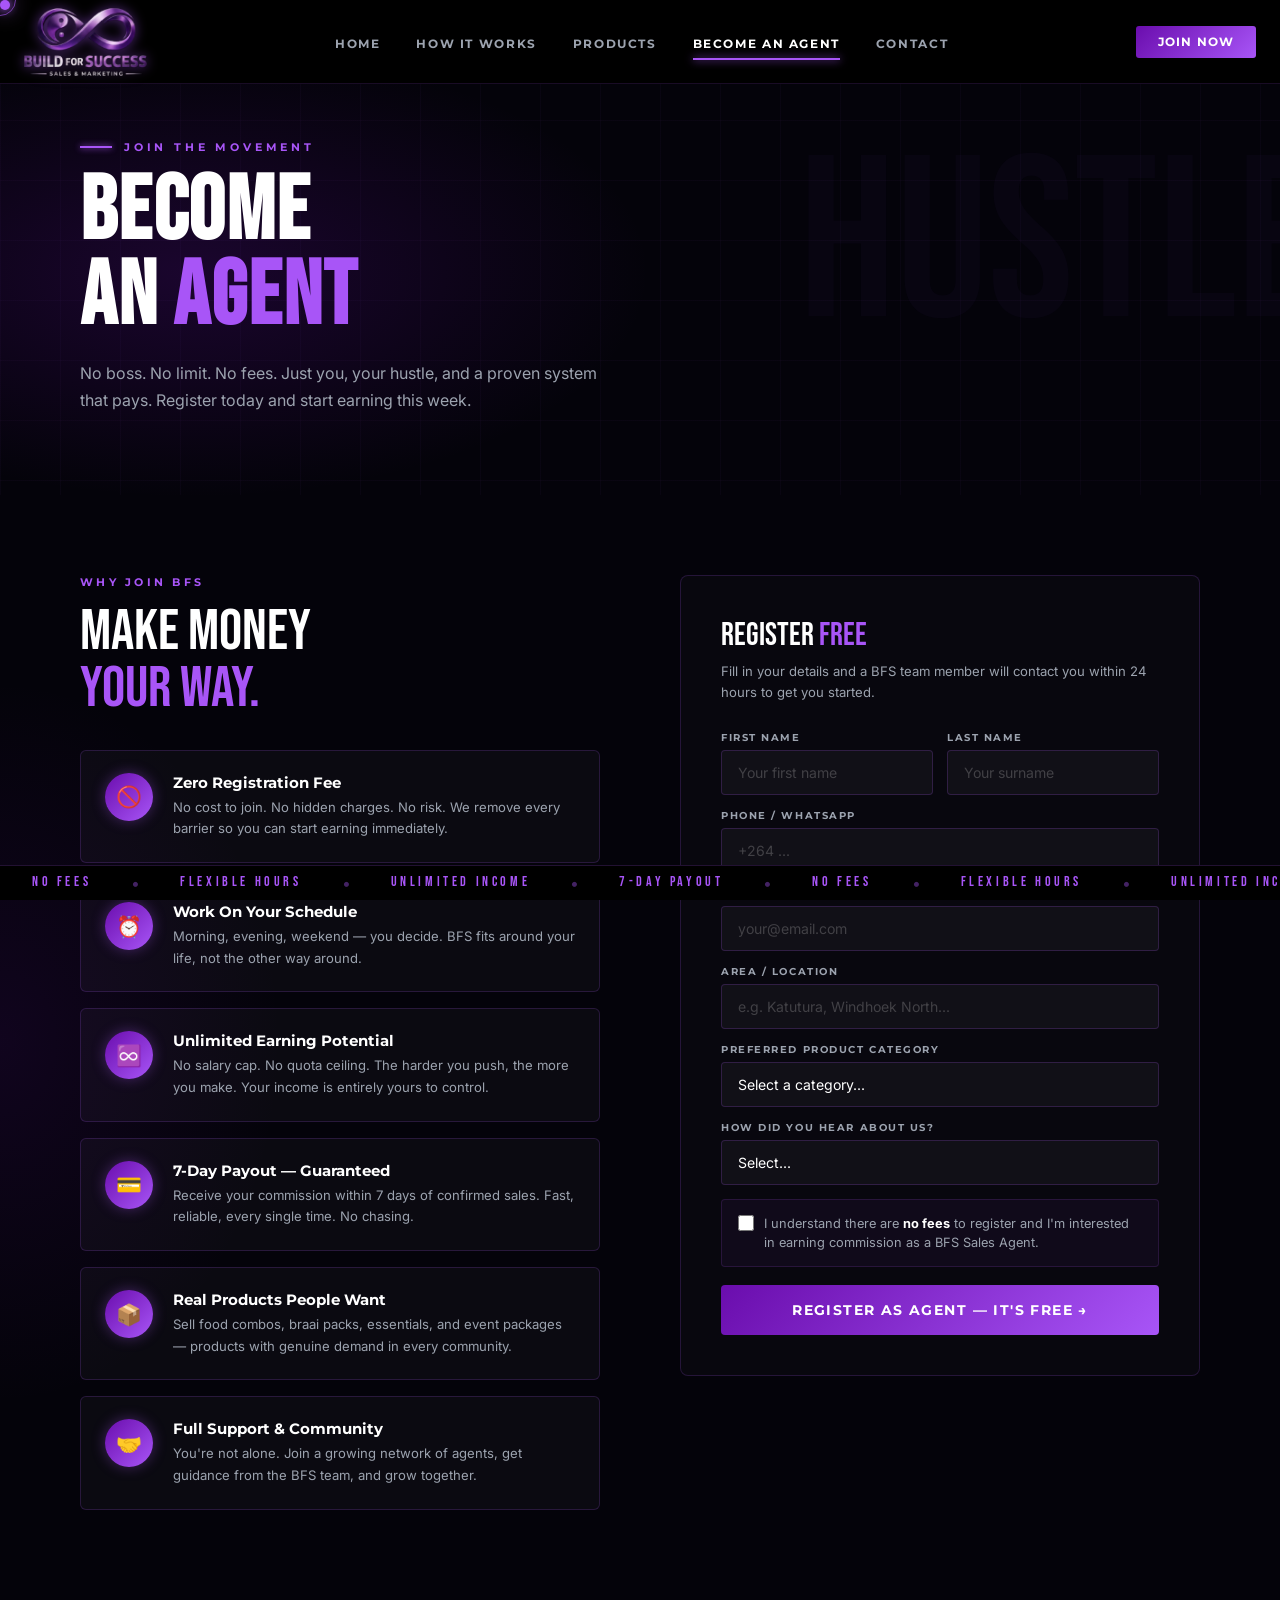
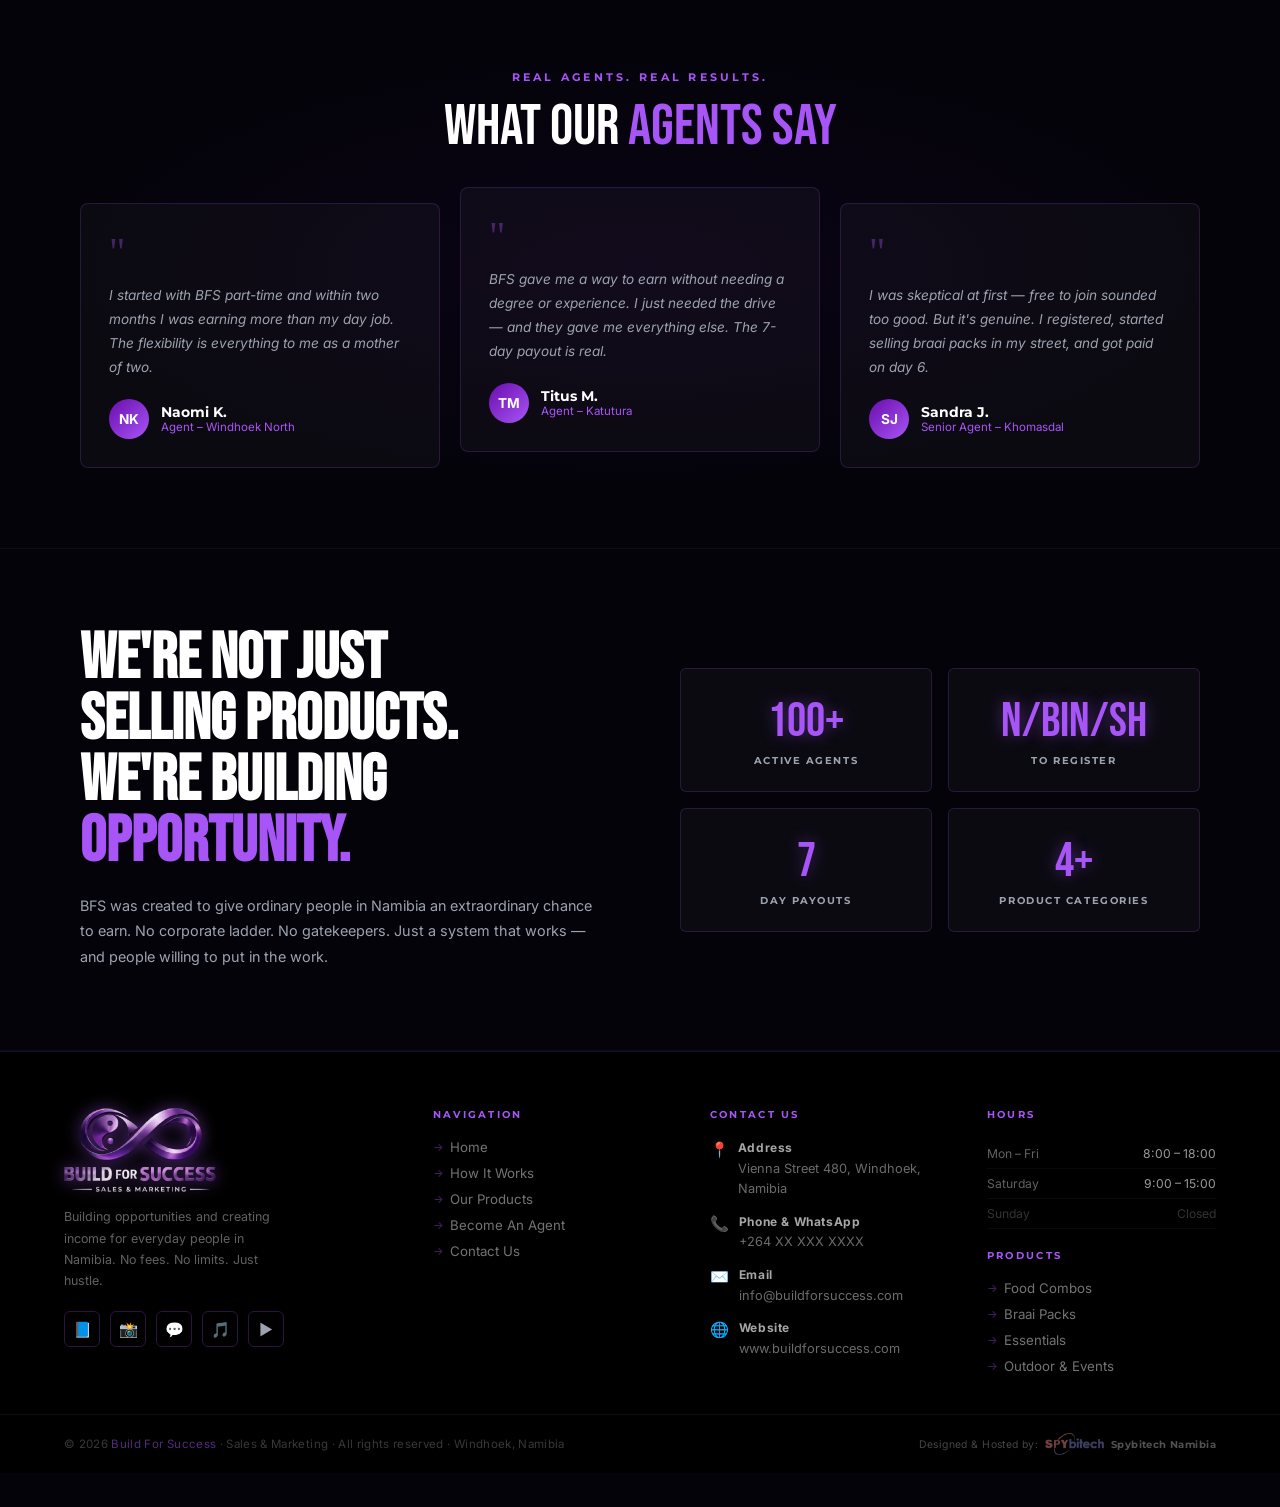
==== become-agent.html @ 22259af4 "how-it-works and become-agent pages" ====
<!doctype html>
<html lang="en">
  <head>
    <meta charset="UTF-8" />
    <meta name="viewport" content="width=device-width,initial-scale=1.0" />
    <title>Become An Agent – Build For Success</title>
    <link rel="stylesheet" href="style.css" />
  </head>
  <body>
    <div class="cursor" id="cursor"></div>
    <div class="cursor-ring" id="cursorRing"></div>

    <nav>
      <a class="nav-logo" href="index.html"
        ><img src="image.png" alt="Build For Success"
      /></a>
      <ul class="nav-links">
        <li><a href="index.html">Home</a></li>
        <li><a href="how-it-works.html">How It Works</a></li>
        <li><a href="products.html">Products</a></li>
        <li><a href="become-agent.html" class="active">Become An Agent</a></li>
        <li><a href="contact.html">Contact</a></li>
      </ul>
      <div style="display: flex; align-items: center; gap: 12px">
        <a href="become-agent.html" class="nav-cta">Join Now</a>
        <button class="hamburger" id="hamburger" aria-label="Menu">
          <span></span><span></span><span></span>
        </button>
      </div>
    </nav>

    <div class="mobile-menu" id="mobileMenu">
      <div class="mobile-menu-links">
        <a href="index.html" class="active">Home</a>
        <a href="how-it-works.html">How It Works</a>
        <a href="products.html">Products</a>
        <a href="become-agent.html">Become An Agent</a>
        <a href="contact.html">Contact</a>
      </div>
      <a href="become-agent.html" class="mobile-menu-cta"
        >Join As Agent — Free</a
      >
      <div class="mobile-menu-contact">
        <div class="mobile-menu-contact-item">
          <span>📍</span><span>Vienna Street 480, Windhoek</span>
        </div>
        <div class="mobile-menu-contact-item">
          <span>📞</span><span>+264 XX XXX XXXX</span>
        </div>
        <div class="mobile-menu-contact-item">
          <span>✉️</span><span>info@buildforsuccess.com</span>
        </div>
      </div>
      <div class="mobile-menu-socials">
        <a href="#" title="Facebook">📘</a>
        <a href="#" title="Instagram">📸</a>
        <a href="#" title="WhatsApp">💬</a>
        <a href="#" title="TikTok">🎵</a>
      </div>
    </div>

    <div class="page-hero">
      <div class="page-hero-bg"></div>
      <div class="page-hero-grid"></div>
      <span class="bg-word">HUSTLE</span>
      <div class="page-eyebrow reveal">Join The Movement</div>
      <h1 class="page-title reveal">
        BECOME<br />AN <span class="neon">AGENT</span>
      </h1>
      <p class="page-subtitle reveal">
        No boss. No limit. No fees. Just you, your hustle, and a proven system
        that pays. Register today and start earning this week.
      </p>
    </div>

    <!-- MAIN SPLIT: BENEFITS + FORM -->
    <div class="agent-split">
      <div class="agent-split-bg"></div>

      <div style="position: relative; z-index: 1">
        <div class="section-label reveal">Why Join BFS</div>
        <div class="section-title reveal" style="margin-bottom: 32px">
          MAKE MONEY<br /><span class="neon">YOUR WAY.</span>
        </div>
        <div class="benefits-full">
          <div class="bf-item">
            <div class="bf-icon">🚫</div>
            <div class="bf-body">
              <div class="bf-title">Zero Registration Fee</div>
              <div class="bf-desc">
                No cost to join. No hidden charges. No risk. We remove every
                barrier so you can start earning immediately.
              </div>
            </div>
          </div>
          <div class="bf-item" style="transition-delay: 0.08s">
            <div class="bf-icon">⏰</div>
            <div class="bf-body">
              <div class="bf-title">Work On Your Schedule</div>
              <div class="bf-desc">
                Morning, evening, weekend — you decide. BFS fits around your
                life, not the other way around.
              </div>
            </div>
          </div>
          <div class="bf-item" style="transition-delay: 0.16s">
            <div class="bf-icon">♾️</div>
            <div class="bf-body">
              <div class="bf-title">Unlimited Earning Potential</div>
              <div class="bf-desc">
                No salary cap. No quota ceiling. The harder you push, the more
                you make. Your income is entirely yours to control.
              </div>
            </div>
          </div>
          <div class="bf-item" style="transition-delay: 0.24s">
            <div class="bf-icon">💳</div>
            <div class="bf-body">
              <div class="bf-title">7-Day Payout — Guaranteed</div>
              <div class="bf-desc">
                Receive your commission within 7 days of confirmed sales. Fast,
                reliable, every single time. No chasing.
              </div>
            </div>
          </div>
          <div class="bf-item" style="transition-delay: 0.32s">
            <div class="bf-icon">📦</div>
            <div class="bf-body">
              <div class="bf-title">Real Products People Want</div>
              <div class="bf-desc">
                Sell food combos, braai packs, essentials, and event packages —
                products with genuine demand in every community.
              </div>
            </div>
          </div>
          <div class="bf-item" style="transition-delay: 0.4s">
            <div class="bf-icon">🤝</div>
            <div class="bf-body">
              <div class="bf-title">Full Support &amp; Community</div>
              <div class="bf-desc">
                You're not alone. Join a growing network of agents, get guidance
                from the BFS team, and grow together.
              </div>
            </div>
          </div>
        </div>
      </div>

      <div style="position: relative; z-index: 1">
        <div class="reg-form-wrap reveal" style="transition-delay: 0.1s">
          <div class="reg-form-title">
            REGISTER <span class="neon">FREE</span>
          </div>
          <div class="reg-form-sub">
            Fill in your details and a BFS team member will contact you within
            24 hours to get you started.
          </div>
          <div class="reg-form">
            <div class="form-row">
              <div class="form-group">
                <label class="form-label">First Name</label
                ><input
                  class="form-input"
                  type="text"
                  placeholder="Your first name"
                />
              </div>
              <div class="form-group">
                <label class="form-label">Last Name</label
                ><input
                  class="form-input"
                  type="text"
                  placeholder="Your surname"
                />
              </div>
            </div>
            <div class="form-group">
              <label class="form-label">Phone / WhatsApp</label
              ><input class="form-input" type="tel" placeholder="+264 ..." />
            </div>
            <div class="form-group">
              <label class="form-label">Email Address</label
              ><input
                class="form-input"
                type="email"
                placeholder="your@email.com"
              />
            </div>
            <div class="form-group">
              <label class="form-label">Area / Location</label
              ><input
                class="form-input"
                type="text"
                placeholder="e.g. Katutura, Windhoek North..."
              />
            </div>
            <div class="form-group">
              <label class="form-label">Preferred Product Category</label>
              <select class="form-select">
                <option value="">Select a category...</option>
                <option>Food Combos</option>
                <option>Braai Packs</option>
                <option>Everyday Essentials</option>
                <option>Outdoor &amp; Events</option>
                <option>All Categories</option>
              </select>
            </div>
            <div class="form-group">
              <label class="form-label">How did you hear about us?</label>
              <select class="form-select">
                <option value="">Select...</option>
                <option>WhatsApp / Friend</option>
                <option>Social Media</option>
                <option>Word of Mouth</option>
                <option>Existing Agent</option>
                <option>Other</option>
              </select>
            </div>
            <div class="form-check">
              <input type="checkbox" id="agree" />
              <label class="form-check-label" for="agree"
                >I understand there are <strong>no fees</strong> to register and
                I'm interested in earning commission as a BFS Sales
                Agent.</label
              >
            </div>
            <button class="submit-btn" onclick="handleSubmit()">
              Register As Agent — It's Free →
            </button>
          </div>
        </div>
      </div>
    </div>

    <!-- TESTIMONIALS -->
    <div class="testimonials-section">
      <div class="section-label reveal" style="text-align: center">
        Real Agents. Real Results.
      </div>
      <div class="section-title reveal" style="text-align: center">
        WHAT OUR <span class="neon">AGENTS SAY</span>
      </div>
      <div class="testi-grid">
        <div class="testi-card reveal">
          <div class="testi-quote">"</div>
          <p class="testi-text">
            I started with BFS part-time and within two months I was earning
            more than my day job. The flexibility is everything to me as a
            mother of two.
          </p>
          <div class="testi-author">
            <div class="testi-av">NK</div>
            <div>
              <div class="testi-name">Naomi K.</div>
              <div class="testi-role">Agent – Windhoek North</div>
            </div>
          </div>
        </div>
        <div class="testi-card reveal" style="transition-delay: 0.1s">
          <div class="testi-quote">"</div>
          <p class="testi-text">
            BFS gave me a way to earn without needing a degree or experience. I
            just needed the drive — and they gave me everything else. The 7-day
            payout is real.
          </p>
          <div class="testi-author">
            <div class="testi-av">TM</div>
            <div>
              <div class="testi-name">Titus M.</div>
              <div class="testi-role">Agent – Katutura</div>
            </div>
          </div>
        </div>
        <div class="testi-card reveal" style="transition-delay: 0.2s">
          <div class="testi-quote">"</div>
          <p class="testi-text">
            I was skeptical at first — free to join sounded too good. But it's
            genuine. I registered, started selling braai packs in my street, and
            got paid on day 6.
          </p>
          <div class="testi-author">
            <div class="testi-av">SJ</div>
            <div>
              <div class="testi-name">Sandra J.</div>
              <div class="testi-role">Senior Agent – Khomasdal</div>
            </div>
          </div>
        </div>
      </div>
    </div>

    <!-- WHY BFS EXISTS -->
    <div class="why-band">
      <div class="why-left reveal">
        <h2>
          WE'RE NOT JUST<br />SELLING PRODUCTS.<br />WE'RE BUILDING<br /><span
            class="neon"
            >OPPORTUNITY.</span
          >
        </h2>
        <p>
          BFS was created to give ordinary people in Namibia an extraordinary
          chance to earn. No corporate ladder. No gatekeepers. Just a system
          that works — and people willing to put in the work.
        </p>
      </div>
      <div class="why-stats reveal" style="transition-delay: 0.15s">
        <div class="why-stat">
          <span class="why-stat-num">100+</span
          ><span class="why-stat-label">Active Agents</span>
        </div>
        <div class="why-stat">
          <span class="why-stat-num">N/bin/sh</span
          ><span class="why-stat-label">To Register</span>
        </div>
        <div class="why-stat">
          <span class="why-stat-num">7</span
          ><span class="why-stat-label">Day Payouts</span>
        </div>
        <div class="why-stat">
          <span class="why-stat-num">4+</span
          ><span class="why-stat-label">Product Categories</span>
        </div>
      </div>
    </div>

    <footer>
      <div class="footer-top">
        <!-- BRAND COLUMN -->
        <div class="footer-brand">
          <div class="footer-logo">
            <img src="image.png" alt="Build For Success" />
          </div>
          <p class="footer-tagline">
            Building opportunities and creating income for everyday people in
            Namibia. No fees. No limits. Just hustle.
          </p>
          <div class="footer-socials">
            <a class="footer-social-btn" href="#" title="Facebook">📘</a>
            <a class="footer-social-btn" href="#" title="Instagram">📸</a>
            <a class="footer-social-btn" href="#" title="WhatsApp">💬</a>
            <a class="footer-social-btn" href="#" title="TikTok">🎵</a>
            <a class="footer-social-btn" href="#" title="YouTube">▶️</a>
          </div>
        </div>

        <!-- NAVIGATION COLUMN -->
        <div>
          <div class="footer-col-title">Navigation</div>
          <div class="footer-nav-links">
            <a href="index.html">Home</a>
            <a href="how-it-works.html">How It Works</a>
            <a href="products.html">Our Products</a>
            <a href="become-agent.html">Become An Agent</a>
            <a href="contact.html">Contact Us</a>
          </div>
        </div>

        <!-- CONTACT COLUMN -->
        <div>
          <div class="footer-col-title">Contact Us</div>
          <div class="footer-contact-item">
            <span class="footer-contact-icon">📍</span>
            <div class="footer-contact-text">
              <strong>Address</strong>Vienna Street 480, Windhoek, Namibia
            </div>
          </div>
          <div class="footer-contact-item">
            <span class="footer-contact-icon">📞</span>
            <div class="footer-contact-text">
              <strong>Phone & WhatsApp</strong>+264 XX XXX XXXX
            </div>
          </div>
          <div class="footer-contact-item">
            <span class="footer-contact-icon">✉️</span>
            <div class="footer-contact-text">
              <strong>Email</strong>info@buildforsuccess.com
            </div>
          </div>
          <div class="footer-contact-item">
            <span class="footer-contact-icon">🌐</span>
            <div class="footer-contact-text">
              <strong>Website</strong>www.buildforsuccess.com
            </div>
          </div>
        </div>

        <!-- HOURS COLUMN -->
        <!-- HOURS + PRODUCTS (hidden on mobile via .footer-col-hours) -->
        <div class="footer-col-section footer-col-hours">
          <div class="footer-col-title">Hours</div>
          <div class="footer-hours-row">
            <span class="footer-hours-day">Mon – Fri</span
            ><span class="footer-hours-time">8:00 – 18:00</span>
          </div>
          <div class="footer-hours-row">
            <span class="footer-hours-day">Saturday</span
            ><span class="footer-hours-time">9:00 – 15:00</span>
          </div>
          <div class="footer-hours-row">
            <span class="footer-hours-day footer-hours-closed">Sunday</span
            ><span class="footer-hours-time footer-hours-closed">Closed</span>
          </div>
          <div style="margin-top: 20px">
            <div class="footer-col-title">Products</div>
            <div class="footer-nav-links">
              <a href="products.html">Food Combos</a>
              <a href="products.html">Braai Packs</a>
              <a href="products.html">Essentials</a>
              <a href="products.html">Outdoor &amp; Events</a>
            </div>
          </div>
        </div>
      </div>

      <!-- BOTTOM BAR -->
      <div class="footer-bottom">
        <div class="footer-copy">
          © 2026 <span>Build For Success</span> · Sales &amp; Marketing · All
          rights reserved · Windhoek, Namibia
        </div>
        <a class="spybitech-badge" href="#" title="Spybitech Namibia">
          <span>Designed &amp; Hosted by:</span>
          <img
            src="spybitechlogo.webp"
            alt="Spybitech Namibia Logo"
            loading="lazy"
          />
          <strong>Spybitech Namibia</strong>
        </a>
      </div>
    </footer>

    <div class="ticker-wrap">
      <div class="ticker-track">
        <span class="ticker-item">NO FEES</span><span class="ticker-sep">•</span
        ><span class="ticker-item">FLEXIBLE HOURS</span
        ><span class="ticker-sep">•</span
        ><span class="ticker-item">UNLIMITED INCOME</span
        ><span class="ticker-sep">•</span
        ><span class="ticker-item">7-DAY PAYOUT</span
        ><span class="ticker-sep">•</span
        ><span class="ticker-item">NO FEES</span
        ><span class="ticker-sep">•</span
        ><span class="ticker-item">FLEXIBLE HOURS</span
        ><span class="ticker-sep">•</span
        ><span class="ticker-item">UNLIMITED INCOME</span
        ><span class="ticker-sep">•</span
        ><span class="ticker-item">7-DAY PAYOUT</span
        ><span class="ticker-sep">•</span>
      </div>
    </div>

    <script src="main.js"></script>
  </body>
</html>
---- style.css ----
/* ============================================================
   BUILD FOR SUCCESS – style.css
   Shared + Page-specific styles
   ============================================================ */

@import url("https://fonts.googleapis.com/css2?family=Bebas+Neue&family=Montserrat:wght@400;700;900&family=Inter:wght@300;400;500&display=swap");

/* ── RESET & VARIABLES ── */
*,
*::before,
*::after {
  box-sizing: border-box;
  margin: 0;
  padding: 0;
}
:root {
  --black: #000000;
  --deep: #6a0dad;
  --neon: #a855f7;
  --glow: #c084fc;
  --white: #ffffff;
  --grey: #9ca3af;
  --bg: #04030a;
  --card-bg: rgba(255, 255, 255, 0.03);
  --card-border: rgba(168, 85, 247, 0.18);
}
html {
  scroll-behavior: smooth;
}
body {
  background: var(--bg);
  color: var(--white);
  font-family: "Inter", sans-serif;
  overflow-x: hidden;
  cursor: none;
}
::-webkit-scrollbar {
  width: 3px;
}
::-webkit-scrollbar-track {
  background: #000;
}
::-webkit-scrollbar-thumb {
  background: var(--deep);
}

/* ── CURSOR ── */
.cursor {
  width: 10px;
  height: 10px;
  background: var(--neon);
  border-radius: 50%;
  position: fixed;
  top: 0;
  left: 0;
  pointer-events: none;
  z-index: 9999;
  box-shadow:
    0 0 10px var(--neon),
    0 0 20px var(--glow);
  transition: transform 0.1s;
}
.cursor-ring {
  width: 32px;
  height: 32px;
  border: 1px solid rgba(168, 85, 247, 0.6);
  border-radius: 50%;
  position: fixed;
  top: 0;
  left: 0;
  pointer-events: none;
  z-index: 9998;
}

/* ── NAV ── */
nav {
  position: fixed;
  top: 0;
  left: 0;
  width: 100%;
  z-index: 200;
  padding: 0 24px;
  height: 84px;
  display: flex;
  align-items: center;
  justify-content: space-between;
  background: rgba(4, 3, 10, 0.9);
  backdrop-filter: blur(24px);
  border-bottom: 1px solid rgba(168, 85, 247, 0.12);
}
.nav-logo {
  display: flex;
  align-items: center;
  text-decoration: none;
}
.nav-logo img {
  height: 68px;
  width: auto;
  filter: drop-shadow(0 0 6px rgba(168, 85, 247, 0.5));
  /* filter: drop-shadow(0 0 6px rgba(168, 85, 247, 0.6)); */
}
.nav-links {
  display: flex;
  gap: 0;
  list-style: none;
}
.nav-links a {
  color: var(--grey);
  text-decoration: none;
  font-family: "Montserrat", sans-serif;
  font-weight: 700;
  font-size: 0.72rem;
  letter-spacing: 0.14em;
  text-transform: uppercase;
  padding: 8px 18px;
  border-radius: 3px;
  transition:
    color 0.2s,
    background 0.2s;
  position: relative;
}
.nav-links a:hover,
.nav-links a.active {
  color: var(--white);
}
.nav-links a.active::after {
  content: "";
  position: absolute;
  bottom: -1px;
  left: 18px;
  right: 18px;
  height: 2px;
  background: var(--neon);
  box-shadow: 0 0 8px var(--neon);
}
.nav-cta {
  background: linear-gradient(135deg, var(--deep), var(--neon));
  color: #fff;
  border: none;
  padding: 9px 22px;
  border-radius: 3px;
  font-family: "Montserrat", sans-serif;
  font-weight: 700;
  font-size: 0.72rem;
  letter-spacing: 0.1em;
  text-transform: uppercase;
  cursor: none;
  transition:
    box-shadow 0.3s,
    transform 0.2s;
  text-decoration: none;
  display: inline-flex;
  align-items: center;
}
.nav-cta:hover {
  box-shadow: 0 0 24px rgba(168, 85, 247, 0.6);
  transform: scale(1.04);
}

/* ── TICKER ── */
.ticker-wrap {
  position: fixed;
  bottom: 0;
  left: 0;
  width: 100%;
  z-index: 99;
  background: #000;
  border-top: 1px solid rgba(168, 85, 247, 0.2);
  padding: 7px 0;
  overflow: hidden;
}
.ticker-track {
  display: flex;
  gap: 0;
  white-space: nowrap;
  animation: ticker 28s linear infinite;
}
.ticker-item {
  font-family: "Bebas Neue", sans-serif;
  font-size: 0.9rem;
  color: var(--neon);
  letter-spacing: 0.25em;
  padding: 0 32px;
}
.ticker-sep {
  color: rgba(168, 85, 247, 0.4);
  padding: 0 8px;
}
@keyframes ticker {
  from {
    transform: translateX(0);
  }
  to {
    transform: translateX(-50%);
  }
}

/* ── FOOTER ── */
footer {
  background: #000;
  border-top: 1px solid rgba(168, 85, 247, 0.15);
  margin-bottom: 34px;
  font-family: "Inter", sans-serif;
}

/* Top bar */
.footer-top {
  padding: 56px 64px 40px;
  display: grid;
  grid-template-columns: 1.4fr 1fr 1fr 1fr;
  gap: 48px;
  border-bottom: 1px solid rgba(255, 255, 255, 0.05);
}

.footer-brand .footer-logo img {
  height: 84px;
  display: block;
  filter: drop-shadow(0 0 8px rgba(168, 85, 247, 0.5));
}
.footer-tagline {
  font-size: 0.78rem;
  color: rgba(255, 255, 255, 0.38);
  line-height: 1.7;
  margin-top: 14px;
  max-width: 220px;
}
.footer-socials {
  display: flex;
  gap: 10px;
  margin-top: 20px;
}
.footer-social-btn {
  width: 36px;
  height: 36px;
  border: 1px solid rgba(168, 85, 247, 0.25);
  border-radius: 6px;
  display: flex;
  align-items: center;
  justify-content: center;
  font-size: 0.95rem;
  text-decoration: none;
  transition:
    border-color 0.25s,
    background 0.25s,
    box-shadow 0.25s;
  cursor: none;
  color: var(--grey);
}
.footer-social-btn:hover {
  border-color: var(--neon);
  background: rgba(168, 85, 247, 0.12);
  box-shadow: 0 0 12px rgba(168, 85, 247, 0.2);
  color: var(--white);
}

/* Column headings */
.footer-col-title {
  font-family: "Montserrat", sans-serif;
  font-weight: 700;
  font-size: 0.65rem;
  letter-spacing: 0.22em;
  text-transform: uppercase;
  color: var(--neon);
  margin-bottom: 18px;
}

/* Nav links column */
.footer-nav-links {
  display: flex;
  flex-direction: column;
  gap: 10px;
}
.footer-nav-links a {
  font-size: 0.83rem;
  color: rgba(255, 255, 255, 0.45);
  text-decoration: none;
  transition: color 0.2s;
  display: flex;
  align-items: center;
  gap: 6px;
}
.footer-nav-links a::before {
  content: "→";
  font-size: 0.7rem;
  color: rgba(168, 85, 247, 0.4);
  transition:
    color 0.2s,
    transform 0.2s;
  transform: translateX(0);
}
.footer-nav-links a:hover {
  color: var(--white);
}
.footer-nav-links a:hover::before {
  color: var(--neon);
  transform: translateX(3px);
}

/* Contact column */
.footer-contact-item {
  display: flex;
  align-items: flex-start;
  gap: 10px;
  margin-bottom: 14px;
}
.footer-contact-icon {
  font-size: 0.95rem;
  margin-top: 1px;
  min-width: 18px;
}
.footer-contact-text {
  font-size: 0.8rem;
  color: rgba(255, 255, 255, 0.42);
  line-height: 1.55;
}
.footer-contact-text strong {
  display: block;
  color: rgba(255, 255, 255, 0.65);
  font-size: 0.75rem;
  letter-spacing: 0.05em;
  margin-bottom: 1px;
}

/* Hours column */
.footer-hours-row {
  display: flex;
  justify-content: space-between;
  gap: 12px;
  padding: 7px 0;
  border-bottom: 1px solid rgba(255, 255, 255, 0.04);
}
.footer-hours-row:last-child {
  border-bottom: none;
}
.footer-hours-day {
  font-size: 0.76rem;
  color: rgba(255, 255, 255, 0.38);
}
.footer-hours-time {
  font-size: 0.76rem;
  color: rgba(255, 255, 255, 0.6);
  text-align: right;
}
.footer-hours-closed {
  color: rgba(255, 255, 255, 0.2);
}

/* Bottom bar */
.footer-bottom {
  padding: 18px 64px;
  display: flex;
  align-items: center;
  justify-content: space-between;
  flex-wrap: wrap;
  gap: 12px;
}
.footer-copy {
  font-size: 0.72rem;
  color: rgba(255, 255, 255, 0.22);
  letter-spacing: 0.03em;
}
.footer-copy span {
  color: rgba(168, 85, 247, 0.5);
}

/* Spybitech signature */
.spybitech-badge {
  display: flex;
  align-items: center;
  gap: 7px;
  opacity: 0.45;
  transition: opacity 0.25s;
  text-decoration: none;
}
.spybitech-badge:hover {
  opacity: 0.75;
}
.spybitech-badge span {
  font-size: 0.65rem;
  color: rgba(255, 255, 255, 0.6);
  letter-spacing: 0.04em;
}
.spybitech-badge img {
  height: 22px;
  width: auto;
  filter: grayscale(0.5) brightness(2);
}
.spybitech-badge strong {
  font-size: 0.65rem;
  color: rgba(255, 255, 255, 0.7);
  font-family: "Montserrat", sans-serif;
  font-weight: 700;
  letter-spacing: 0.04em;
}

/* ── BUTTONS ── */
.btn-primary {
  background: linear-gradient(135deg, var(--deep), var(--neon));
  color: #fff;
  border: none;
  padding: 14px 32px;
  font-family: "Montserrat", sans-serif;
  font-weight: 700;
  font-size: 0.82rem;
  letter-spacing: 0.1em;
  text-transform: uppercase;
  cursor: none;
  border-radius: 3px;
  transition:
    box-shadow 0.3s,
    transform 0.2s;
  text-decoration: none;
  display: inline-block;
}
.btn-primary:hover {
  box-shadow:
    0 0 30px rgba(168, 85, 247, 0.65),
    0 0 60px rgba(168, 85, 247, 0.25);
  transform: scale(1.05);
}
.btn-ghost {
  background: transparent;
  color: var(--white);
  border: 1px solid rgba(168, 85, 247, 0.4);
  padding: 14px 32px;
  font-family: "Montserrat", sans-serif;
  font-weight: 700;
  font-size: 0.82rem;
  letter-spacing: 0.1em;
  text-transform: uppercase;
  cursor: none;
  border-radius: 3px;
  transition:
    border-color 0.3s,
    box-shadow 0.3s,
    transform 0.2s;
  text-decoration: none;
  display: inline-block;
}
.btn-ghost:hover {
  border-color: var(--neon);
  box-shadow: 0 0 20px rgba(168, 85, 247, 0.25);
  transform: scale(1.05);
}

/* ── SECTION UTILS ── */
.section-label {
  font-family: "Montserrat", sans-serif;
  font-weight: 700;
  font-size: 0.68rem;
  letter-spacing: 0.3em;
  color: var(--neon);
  text-transform: uppercase;
  margin-bottom: 14px;
}
.section-title {
  font-family: "Bebas Neue", sans-serif;
  font-size: clamp(2.2rem, 4.5vw, 4rem);
  line-height: 1;
  margin-bottom: 48px;
}
.section-title .neon {
  color: var(--neon);
}
.bg-word {
  position: absolute;
  font-family: "Bebas Neue", sans-serif;
  font-size: clamp(8rem, 18vw, 18rem);
  color: rgba(168, 85, 247, 0.03);
  pointer-events: none;
  white-space: nowrap;
  user-select: none;
  right: -40px;
  top: 50%;
  transform: translateY(-50%);
}

/* ── PAGE HERO (inner pages) ── */
.page-hero {
  padding: 140px 80px 80px;
  position: relative;
  overflow: hidden;
}
.page-hero-bg {
  position: absolute;
  inset: 0;
  background: radial-gradient(
    ellipse 55% 70% at 15% 55%,
    rgba(106, 13, 173, 0.22) 0%,
    transparent 65%
  );
  pointer-events: none;
}
.page-hero-grid {
  position: absolute;
  inset: 0;
  background-image:
    linear-gradient(rgba(168, 85, 247, 0.03) 1px, transparent 1px),
    linear-gradient(90deg, rgba(168, 85, 247, 0.03) 1px, transparent 1px);
  background-size: 60px 60px;
  pointer-events: none;
}
.page-eyebrow {
  font-family: "Montserrat", sans-serif;
  font-weight: 700;
  font-size: 0.68rem;
  letter-spacing: 0.35em;
  color: var(--neon);
  text-transform: uppercase;
  margin-bottom: 16px;
  display: flex;
  align-items: center;
  gap: 12px;
}
.page-eyebrow::before {
  content: "";
  width: 32px;
  height: 1.5px;
  background: var(--neon);
  box-shadow: 0 0 6px var(--neon);
}
.page-title {
  font-family: "Bebas Neue", sans-serif;
  font-size: clamp(3.5rem, 7vw, 6.5rem);
  line-height: 0.95;
  letter-spacing: 0.02em;
}
.page-title .neon {
  color: var(--neon);
}
.page-subtitle {
  font-size: 1rem;
  color: var(--grey);
  line-height: 1.7;
  max-width: 520px;
  margin-top: 20px;
}

/* ── REVEAL ANIMATION ── */
.reveal {
  opacity: 0;
  transform: translateY(32px);
  transition:
    opacity 0.65s ease,
    transform 0.65s ease;
}
.reveal.visible {
  opacity: 1;
  transform: translateY(0);
}

/* ── FORM ELEMENTS ── */
.form-group {
  display: flex;
  flex-direction: column;
  gap: 6px;
}
.form-row {
  display: grid;
  grid-template-columns: 1fr 1fr;
  gap: 14px;
}
.form-label {
  font-family: "Montserrat", sans-serif;
  font-weight: 700;
  font-size: 0.65rem;
  letter-spacing: 0.15em;
  text-transform: uppercase;
  color: var(--grey);
}
.form-input,
.form-textarea,
.form-select {
  background: rgba(255, 255, 255, 0.04);
  border: 1px solid rgba(168, 85, 247, 0.2);
  border-radius: 4px;
  padding: 13px 16px;
  color: var(--white);
  font-family: "Inter", sans-serif;
  font-size: 0.88rem;
  outline: none;
  transition:
    border-color 0.3s,
    box-shadow 0.3s;
  width: 100%;
}
.form-input:focus,
.form-textarea:focus,
.form-select:focus {
  border-color: var(--neon);
  box-shadow: 0 0 14px rgba(168, 85, 247, 0.2);
}
.form-input::placeholder,
.form-textarea::placeholder {
  color: rgba(255, 255, 255, 0.2);
}
.form-textarea {
  height: 130px;
  resize: vertical;
}
.form-select {
  appearance: none;
  cursor: none;
}
.form-select option {
  background: #100820;
  color: #fff;
}

/* ── CTA BAND (shared) ── */
.cta-band {
  margin: 0 80px 100px;
  padding: 60px 64px;
  background: linear-gradient(
    135deg,
    rgba(106, 13, 173, 0.25),
    rgba(168, 85, 247, 0.12)
  );
  border: 1px solid rgba(168, 85, 247, 0.25);
  border-radius: 8px;
  display: flex;
  align-items: center;
  justify-content: space-between;
  gap: 32px;
  flex-wrap: wrap;
}
.cta-band h3 {
  font-family: "Bebas Neue", sans-serif;
  font-size: clamp(2rem, 4vw, 3rem);
  line-height: 1;
  max-width: 500px;
}
.cta-band h3 .neon {
  color: var(--neon);
}

/* ============================================================
   HOME PAGE
   ============================================================ */
#hero {
  min-height: 100vh;
  display: grid;
  grid-template-columns: 1fr 1fr;
  align-items: center;
  padding: 100px 80px 80px;
  position: relative;
  overflow: hidden;
  gap: 60px;
}
.hero-bg {
  position: absolute;
  inset: 0;
  background:
    radial-gradient(
      ellipse 55% 70% at 25% 55%,
      rgba(106, 13, 173, 0.28) 0%,
      transparent 65%
    ),
    radial-gradient(
      ellipse 35% 40% at 80% 15%,
      rgba(168, 85, 247, 0.1) 0%,
      transparent 60%
    );
  pointer-events: none;
}
.hero-grid {
  position: absolute;
  inset: 0;
  background-image:
    linear-gradient(rgba(168, 85, 247, 0.04) 1px, transparent 1px),
    linear-gradient(90deg, rgba(168, 85, 247, 0.04) 1px, transparent 1px);
  background-size: 64px 64px;
  pointer-events: none;
}
.hero-eyebrow {
  font-family: "Montserrat", sans-serif;
  font-weight: 700;
  font-size: 0.7rem;
  letter-spacing: 0.32em;
  color: var(--neon);
  text-transform: uppercase;
  margin-bottom: 18px;
  display: flex;
  align-items: center;
  gap: 12px;
}
.hero-eyebrow::before {
  content: "";
  width: 36px;
  height: 1.5px;
  background: var(--neon);
  box-shadow: 0 0 8px var(--neon);
}
.hero-h1 {
  font-family: "Bebas Neue", sans-serif;
  font-size: clamp(4.5rem, 8.5vw, 7.5rem);
  line-height: 0.92;
  letter-spacing: 0.02em;
  margin-bottom: 24px;
}
.hero-h1 .neon {
  color: var(--neon);
}
.hero-sub {
  font-size: 1.05rem;
  color: var(--grey);
  line-height: 1.75;
  margin-bottom: 38px;
  max-width: 440px;
}
.hero-sub strong {
  color: var(--white);
}
.btn-group {
  display: flex;
  gap: 14px;
  flex-wrap: wrap;
}
.hero-bg-word {
  position: absolute;
  font-family: "Bebas Neue", sans-serif;
  font-size: clamp(10rem, 22vw, 22rem);
  color: rgba(168, 85, 247, 0.025);
  pointer-events: none;
  bottom: -60px;
  left: -20px;
  white-space: nowrap;
  user-select: none;
}

.cards-stack {
  position: relative;
  width: 340px;
  height: 400px;
  margin: auto;
}
.float-card {
  position: absolute;
  background: rgba(106, 13, 173, 0.1);
  border: 1px solid rgba(168, 85, 247, 0.28);
  backdrop-filter: blur(20px);
  border-radius: 12px;
  padding: 22px 26px;
  width: 290px;
  transition: box-shadow 0.3s;
}
.float-card:hover {
  box-shadow: 0 0 28px rgba(168, 85, 247, 0.3);
}
.float-card:nth-child(1) {
  top: 0;
  left: 24px;
  transform: rotate(-4.5deg);
  animation: fl1 4s ease-in-out infinite;
}
.float-card:nth-child(2) {
  top: 108px;
  left: 4px;
  transform: rotate(2.5deg);
  animation: fl2 4.8s ease-in-out infinite;
}
.float-card:nth-child(3) {
  top: 222px;
  left: 32px;
  transform: rotate(-2deg);
  animation: fl3 5.2s ease-in-out infinite;
}
@keyframes fl1 {
  0%,
  100% {
    transform: rotate(-4.5deg) translateY(0);
  }
  50% {
    transform: rotate(-4.5deg) translateY(-10px);
  }
}
@keyframes fl2 {
  0%,
  100% {
    transform: rotate(2.5deg) translateY(0);
  }
  50% {
    transform: rotate(2.5deg) translateY(-8px);
  }
}
@keyframes fl3 {
  0%,
  100% {
    transform: rotate(-2deg) translateY(0);
  }
  50% {
    transform: rotate(-2deg) translateY(-12px);
  }
}
.fc-icon {
  font-size: 1.7rem;
  margin-bottom: 8px;
}
.fc-title {
  font-family: "Montserrat", sans-serif;
  font-weight: 700;
  font-size: 0.9rem;
  margin-bottom: 4px;
}
.fc-sub {
  font-size: 0.78rem;
  color: var(--grey);
  line-height: 1.4;
}

.strip {
  padding: 30px 0;
  background: linear-gradient(
    90deg,
    #000 0%,
    rgba(106, 13, 173, 0.35) 50%,
    #000 100%
  );
  border-top: 1px solid rgba(168, 85, 247, 0.18);
  border-bottom: 1px solid rgba(168, 85, 247, 0.18);
  overflow: hidden;
  position: relative;
  text-align: center;
}
.strip::before {
  content: "";
  position: absolute;
  inset: 0;
  background: radial-gradient(
    ellipse 50% 100% at 50% 50%,
    rgba(168, 85, 247, 0.12) 0%,
    transparent 70%
  );
}
.strip p {
  font-family: "Bebas Neue", sans-serif;
  font-size: clamp(1.6rem, 3.5vw, 2.6rem);
  letter-spacing: 0.18em;
  position: relative;
  z-index: 1;
}
.strip span {
  color: var(--neon);
}

.counters-bar {
  display: grid;
  grid-template-columns: repeat(3, 1fr);
  gap: 2px;
  background: rgba(168, 85, 247, 0.08);
}
.counter-item {
  text-align: center;
  padding: 36px 20px;
  background: var(--bg);
}
.counter-num {
  font-family: "Bebas Neue", sans-serif;
  font-size: 3.5rem;
  color: var(--neon);
  display: block;
  text-shadow: 0 0 18px rgba(168, 85, 247, 0.45);
}
.counter-label {
  font-family: "Montserrat", sans-serif;
  font-weight: 700;
  font-size: 0.65rem;
  letter-spacing: 0.2em;
  text-transform: uppercase;
  color: var(--grey);
  margin-top: 4px;
  display: block;
}

.preview-section {
  padding: 90px 80px;
  position: relative;
  overflow: hidden;
}
.preview-section:nth-child(even) {
  background: rgba(168, 85, 247, 0.02);
}
.preview-header {
  display: flex;
  align-items: flex-end;
  justify-content: space-between;
  margin-bottom: 44px;
  flex-wrap: wrap;
  gap: 16px;
}
.preview-link {
  font-family: "Montserrat", sans-serif;
  font-weight: 700;
  font-size: 0.72rem;
  letter-spacing: 0.14em;
  text-transform: uppercase;
  color: var(--neon);
  text-decoration: none;
  display: flex;
  align-items: center;
  gap: 8px;
  transition: gap 0.2s;
}
.preview-link:hover {
  gap: 14px;
}
.preview-link::after {
  content: "→";
  font-size: 1rem;
}

.steps-preview {
  display: grid;
  grid-template-columns: repeat(3, 1fr);
  gap: 2px;
}
.step-prev {
  padding: 32px 28px;
  background: var(--card-bg);
  border: 1px solid var(--card-border);
  position: relative;
  transition:
    border-color 0.3s,
    background 0.3s;
}
.step-prev:hover {
  border-color: rgba(168, 85, 247, 0.45);
  background: rgba(168, 85, 247, 0.06);
}
.step-prev-num {
  font-family: "Bebas Neue", sans-serif;
  font-size: 4.5rem;
  line-height: 1;
  color: transparent;
  -webkit-text-stroke: 1px rgba(168, 85, 247, 0.3);
  margin-bottom: 12px;
}
.step-prev-title {
  font-family: "Montserrat", sans-serif;
  font-weight: 900;
  font-size: 0.9rem;
  letter-spacing: 0.06em;
  text-transform: uppercase;
  margin-bottom: 8px;
}
.step-prev-desc {
  font-size: 0.82rem;
  color: var(--grey);
  line-height: 1.6;
}

.prod-scroll-wrap {
  overflow: hidden;
  position: relative;
}
.prod-scroll-wrap::after {
  content: "";
  position: absolute;
  right: 0;
  top: 0;
  bottom: 0;
  width: 80px;
  background: linear-gradient(to right, transparent, var(--bg));
  pointer-events: none;
  z-index: 2;
}
.prod-scroll {
  display: flex;
  gap: 18px;
  overflow-x: auto;
  padding-bottom: 8px;
  scrollbar-width: none;
}
.prod-scroll::-webkit-scrollbar {
  display: none;
}
.prod-card-prev {
  flex: 0 0 240px;
  height: 300px;
  border-radius: 8px;
  overflow: hidden;
  position: relative;
  border: 1px solid rgba(168, 85, 247, 0.18);
  transition:
    transform 0.3s,
    box-shadow 0.3s;
}
.prod-card-prev:hover {
  transform: scale(1.03);
  box-shadow: 0 0 30px rgba(168, 85, 247, 0.25);
}
.prod-card-bg {
  width: 100%;
  height: 100%;
  display: flex;
  align-items: center;
  justify-content: center;
  font-size: 4rem;
}
.prod-overlay {
  position: absolute;
  inset: 0;
  background: linear-gradient(
    to top,
    rgba(0, 0, 0, 0.92) 0%,
    rgba(106, 13, 173, 0.25) 60%,
    transparent 100%
  );
  display: flex;
  flex-direction: column;
  justify-content: flex-end;
  padding: 20px;
}
.prod-cat {
  font-family: "Montserrat", sans-serif;
  font-weight: 700;
  font-size: 0.6rem;
  letter-spacing: 0.2em;
  color: var(--neon);
  text-transform: uppercase;
  margin-bottom: 4px;
}
.prod-name {
  font-family: "Bebas Neue", sans-serif;
  font-size: 1.7rem;
  line-height: 1;
}

.agent-preview {
  display: grid;
  grid-template-columns: 1fr 1fr;
  gap: 60px;
  align-items: center;
}
.agent-prev-left h2 {
  font-family: "Bebas Neue", sans-serif;
  font-size: clamp(2.5rem, 4.5vw, 4rem);
  line-height: 0.95;
  margin-bottom: 16px;
}
.agent-prev-left h2 .neon {
  color: var(--neon);
}
.agent-prev-left p {
  font-size: 0.9rem;
  color: var(--grey);
  line-height: 1.75;
  margin-bottom: 28px;
  max-width: 380px;
}
.benefit-mini {
  display: flex;
  flex-direction: column;
  gap: 12px;
}
.bm-item {
  display: flex;
  align-items: center;
  gap: 14px;
  padding: 14px 18px;
  background: var(--card-bg);
  border: 1px solid var(--card-border);
  border-radius: 5px;
  transition:
    border-color 0.25s,
    background 0.25s;
}
.bm-item:hover {
  border-color: rgba(168, 85, 247, 0.4);
  background: rgba(168, 85, 247, 0.06);
}
.bm-icon {
  width: 36px;
  height: 36px;
  min-width: 36px;
  background: linear-gradient(135deg, var(--deep), var(--neon));
  border-radius: 50%;
  display: flex;
  align-items: center;
  justify-content: center;
  font-size: 1rem;
  box-shadow: 0 0 10px rgba(168, 85, 247, 0.35);
}
.bm-text {
  font-family: "Montserrat", sans-serif;
  font-weight: 700;
  font-size: 0.85rem;
}

.why-preview {
  text-align: center;
  padding: 100px 80px;
  background: linear-gradient(
    180deg,
    var(--bg) 0%,
    rgba(106, 13, 173, 0.07) 50%,
    var(--bg) 100%
  );
  position: relative;
  overflow: hidden;
}
.why-bg-word {
  position: absolute;
  font-family: "Bebas Neue", sans-serif;
  font-size: clamp(8rem, 20vw, 22rem);
  color: rgba(168, 85, 247, 0.025);
  top: 50%;
  left: 50%;
  transform: translate(-50%, -50%);
  white-space: nowrap;
  pointer-events: none;
  user-select: none;
}
.why-inner {
  position: relative;
  z-index: 1;
}
.why-line {
  font-family: "Bebas Neue", sans-serif;
  font-size: clamp(2rem, 4vw, 3.2rem);
  line-height: 1.1;
  margin: 10px 0;
  opacity: 0;
  transform: translateY(18px);
  transition:
    opacity 0.55s,
    transform 0.55s;
}
.why-line.visible {
  opacity: 1;
  transform: translateY(0);
}
.why-line .hl {
  color: var(--neon);
}
.why-divider {
  width: 50px;
  height: 1.5px;
  background: linear-gradient(to right, transparent, var(--neon), transparent);
  margin: 32px auto;
}

/* ============================================================
   HOW IT WORKS PAGE
   ============================================================ */
.timeline-section {
  padding: 80px 80px 120px;
  position: relative;
  overflow: hidden;
}
.timeline-bg-word {
  position: absolute;
  font-family: "Bebas Neue", sans-serif;
  font-size: clamp(10rem, 20vw, 20rem);
  color: rgba(168, 85, 247, 0.025);
  pointer-events: none;
  right: -60px;
  top: 50%;
  transform: translateY(-50%);
  user-select: none;
}
.timeline {
  display: flex;
  flex-direction: column;
  gap: 0;
  max-width: 900px;
  margin: 0 auto;
  position: relative;
  z-index: 1;
}
.timeline::before {
  content: "";
  position: absolute;
  left: 50%;
  top: 0;
  bottom: 0;
  width: 1px;
  background: linear-gradient(
    to bottom,
    transparent,
    rgba(168, 85, 247, 0.4) 10%,
    rgba(168, 85, 247, 0.4) 90%,
    transparent
  );
  transform: translateX(-50%);
}
.tl-item {
  display: grid;
  grid-template-columns: 1fr 100px 1fr;
  align-items: center;
  min-height: 160px;
  gap: 0;
}
.tl-content {
  padding: 28px 36px;
  transition: all 0.3s;
}
.tl-item:nth-child(odd) .tl-content {
  text-align: right;
  order: 1;
}
.tl-item:nth-child(odd) .tl-center {
  order: 2;
}
.tl-item:nth-child(odd) .tl-empty {
  order: 3;
}
.tl-item:nth-child(even) .tl-empty {
  order: 1;
}
.tl-item:nth-child(even) .tl-center {
  order: 2;
}
.tl-item:nth-child(even) .tl-content {
  order: 3;
  text-align: left;
}
.tl-center {
  display: flex;
  flex-direction: column;
  align-items: center;
  gap: 0;
  position: relative;
}
.tl-dot {
  width: 14px;
  height: 14px;
  background: var(--neon);
  border-radius: 50%;
  box-shadow:
    0 0 14px var(--neon),
    0 0 28px rgba(168, 85, 247, 0.4);
  flex-shrink: 0;
  transition: transform 0.3s;
}
.tl-item:hover .tl-dot {
  transform: scale(1.5);
}
.tl-num {
  font-family: "Bebas Neue", sans-serif;
  font-size: 5.5rem;
  line-height: 1;
  color: transparent;
  -webkit-text-stroke: 1.5px rgba(168, 85, 247, 0.25);
  transition:
    color 0.3s,
    -webkit-text-stroke 0.3s;
  position: absolute;
  top: -28px;
}
.tl-item:hover .tl-num {
  color: rgba(168, 85, 247, 0.15);
  -webkit-text-stroke: 1.5px rgba(168, 85, 247, 0.6);
}
.tl-title {
  font-family: "Montserrat", sans-serif;
  font-weight: 900;
  font-size: 1rem;
  letter-spacing: 0.07em;
  text-transform: uppercase;
  margin-bottom: 10px;
  color: var(--white);
}
.tl-desc {
  font-size: 0.88rem;
  color: var(--grey);
  line-height: 1.7;
}
.tl-tag {
  display: inline-block;
  background: rgba(168, 85, 247, 0.12);
  border: 1px solid rgba(168, 85, 247, 0.3);
  border-radius: 3px;
  padding: 3px 10px;
  font-family: "Montserrat", sans-serif;
  font-weight: 700;
  font-size: 0.62rem;
  letter-spacing: 0.12em;
  text-transform: uppercase;
  color: var(--neon);
  margin-top: 10px;
}

.faq-section {
  padding: 80px 80px 100px;
  max-width: 800px;
  margin: 0 auto;
}
.faq-item {
  border-bottom: 1px solid rgba(168, 85, 247, 0.15);
  overflow: hidden;
}
.faq-q {
  padding: 22px 0;
  display: flex;
  align-items: center;
  justify-content: space-between;
  cursor: none;
  font-family: "Montserrat", sans-serif;
  font-weight: 700;
  font-size: 0.95rem;
  letter-spacing: 0.03em;
  transition: color 0.2s;
  gap: 20px;
}
.faq-q:hover {
  color: var(--neon);
}
.faq-icon {
  width: 28px;
  height: 28px;
  min-width: 28px;
  border: 1px solid rgba(168, 85, 247, 0.3);
  border-radius: 50%;
  display: flex;
  align-items: center;
  justify-content: center;
  font-size: 1rem;
  transition:
    transform 0.3s,
    border-color 0.3s;
  color: var(--neon);
}
.faq-item.open .faq-icon {
  transform: rotate(45deg);
  border-color: var(--neon);
}
.faq-a {
  max-height: 0;
  overflow: hidden;
  transition:
    max-height 0.4s ease,
    padding 0.3s;
  font-size: 0.88rem;
  color: var(--grey);
  line-height: 1.75;
}
.faq-item.open .faq-a {
  max-height: 200px;
  padding-bottom: 20px;
}

/* ============================================================
   PRODUCTS PAGE
   ============================================================ */
.filter-bar {
  padding: 0 80px 48px;
  display: flex;
  gap: 10px;
  flex-wrap: wrap;
}
.filter-btn {
  background: transparent;
  border: 1px solid rgba(168, 85, 247, 0.25);
  color: var(--grey);
  padding: 9px 22px;
  border-radius: 3px;
  font-family: "Montserrat", sans-serif;
  font-weight: 700;
  font-size: 0.7rem;
  letter-spacing: 0.12em;
  text-transform: uppercase;
  cursor: none;
  transition: all 0.25s;
}
.filter-btn:hover,
.filter-btn.active {
  background: rgba(168, 85, 247, 0.15);
  border-color: var(--neon);
  color: var(--white);
  box-shadow: 0 0 16px rgba(168, 85, 247, 0.2);
}

.cat-section {
  padding: 0 80px 80px;
}
.cat-header {
  display: flex;
  align-items: center;
  gap: 20px;
  margin-bottom: 32px;
  padding-bottom: 20px;
  border-bottom: 1px solid rgba(168, 85, 247, 0.12);
}
.cat-num {
  font-family: "Bebas Neue", sans-serif;
  font-size: 3.5rem;
  line-height: 1;
  color: transparent;
  -webkit-text-stroke: 1px rgba(168, 85, 247, 0.3);
}
.cat-name {
  font-family: "Bebas Neue", sans-serif;
  font-size: 2.2rem;
  line-height: 1;
}
.cat-name .neon {
  color: var(--neon);
}
.cat-desc-short {
  font-size: 0.82rem;
  color: var(--grey);
  margin-top: 4px;
}

.product-grid {
  display: grid;
  grid-template-columns: repeat(4, 1fr);
  gap: 16px;
}
.prod-card {
  border-radius: 6px;
  overflow: hidden;
  position: relative;
  border: 1px solid rgba(168, 85, 247, 0.15);
  transition:
    transform 0.3s,
    box-shadow 0.3s;
  background: var(--card-bg);
  cursor: none;
}
.prod-card:hover {
  transform: translateY(-6px);
  box-shadow: 0 12px 40px rgba(168, 85, 247, 0.2);
}
.prod-card-img {
  height: 200px;
  display: flex;
  align-items: center;
  justify-content: center;
  font-size: 4rem;
  position: relative;
  overflow: hidden;
}
.prod-card-img::after {
  content: "";
  position: absolute;
  inset: 0;
  background: linear-gradient(
    to bottom,
    transparent 50%,
    rgba(0, 0, 0, 0.6) 100%
  );
}
.prod-card-body {
  padding: 18px;
}
.prod-card-cat {
  font-family: "Montserrat", sans-serif;
  font-weight: 700;
  font-size: 0.6rem;
  letter-spacing: 0.18em;
  text-transform: uppercase;
  color: var(--neon);
  margin-bottom: 6px;
}
.prod-card-name {
  font-family: "Montserrat", sans-serif;
  font-weight: 900;
  font-size: 0.92rem;
  margin-bottom: 8px;
}
.prod-card-desc {
  font-size: 0.78rem;
  color: var(--grey);
  line-height: 1.6;
}
.prod-card-tag {
  display: inline-block;
  margin-top: 12px;
  background: rgba(168, 85, 247, 0.1);
  border: 1px solid rgba(168, 85, 247, 0.25);
  border-radius: 2px;
  padding: 3px 9px;
  font-family: "Montserrat", sans-serif;
  font-weight: 700;
  font-size: 0.58rem;
  letter-spacing: 0.12em;
  text-transform: uppercase;
  color: var(--glow);
}
.prod-card-soon {
  border: 1.5px dashed rgba(168, 85, 247, 0.25);
  background: transparent;
  display: flex;
  align-items: center;
  justify-content: center;
  flex-direction: column;
  gap: 10px;
  min-height: 300px;
}
.prod-card-soon span {
  font-family: "Montserrat", sans-serif;
  font-weight: 700;
  font-size: 0.7rem;
  letter-spacing: 0.15em;
  text-transform: uppercase;
  color: rgba(168, 85, 247, 0.4);
}

.commission-band {
  margin: 0 80px 80px;
  padding: 56px 64px;
  background: linear-gradient(
    135deg,
    rgba(106, 13, 173, 0.2),
    rgba(168, 85, 247, 0.08)
  );
  border: 1px solid rgba(168, 85, 247, 0.2);
  border-radius: 8px;
  display: grid;
  grid-template-columns: 1fr 1fr;
  gap: 60px;
  align-items: center;
}
.cb-left h2 {
  font-family: "Bebas Neue", sans-serif;
  font-size: clamp(2rem, 4vw, 3.2rem);
  line-height: 1;
  margin-bottom: 16px;
}
.cb-left h2 .neon {
  color: var(--neon);
}
.cb-left p {
  font-size: 0.9rem;
  color: var(--grey);
  line-height: 1.75;
}
.cb-right {
  display: flex;
  flex-direction: column;
  gap: 14px;
}
.cb-item {
  display: flex;
  align-items: center;
  gap: 16px;
  padding: 16px 20px;
  background: rgba(0, 0, 0, 0.3);
  border: 1px solid rgba(168, 85, 247, 0.15);
  border-radius: 5px;
}
.cb-icon {
  font-size: 1.4rem;
  min-width: 36px;
  text-align: center;
}
.cb-text {
  font-family: "Montserrat", sans-serif;
  font-weight: 700;
  font-size: 0.85rem;
}
.cb-sub {
  font-size: 0.75rem;
  color: var(--grey);
  margin-top: 2px;
}

/* ============================================================
   BECOME AN AGENT PAGE
   ============================================================ */
.agent-split {
  display: grid;
  grid-template-columns: 1fr 1fr;
  gap: 80px;
  padding: 80px;
  align-items: start;
  position: relative;
}
.agent-split-bg {
  position: absolute;
  inset: 0;
  background: radial-gradient(
    ellipse 40% 60% at 0% 50%,
    rgba(106, 13, 173, 0.12) 0%,
    transparent 55%
  );
  pointer-events: none;
}

.benefits-full {
  display: flex;
  flex-direction: column;
  gap: 16px;
}
.bf-item {
  display: flex;
  gap: 20px;
  align-items: flex-start;
  padding: 22px 24px;
  background: var(--card-bg);
  border: 1px solid var(--card-border);
  border-radius: 6px;
  transition:
    border-color 0.3s,
    background 0.3s,
    transform 0.3s;
  opacity: 0;
  transform: translateX(24px);
}
.bf-item.visible {
  opacity: 1;
  transform: translateX(0);
}
.bf-item:hover {
  border-color: rgba(168, 85, 247, 0.45);
  background: rgba(168, 85, 247, 0.07);
  transform: translateX(-3px) !important;
}
.bf-icon {
  width: 48px;
  height: 48px;
  min-width: 48px;
  background: linear-gradient(135deg, var(--deep), var(--neon));
  border-radius: 50%;
  display: flex;
  align-items: center;
  justify-content: center;
  font-size: 1.3rem;
  box-shadow: 0 0 14px rgba(168, 85, 247, 0.35);
}
.bf-title {
  font-family: "Montserrat", sans-serif;
  font-weight: 700;
  font-size: 0.95rem;
  margin-bottom: 5px;
}
.bf-desc {
  font-size: 0.82rem;
  color: var(--grey);
  line-height: 1.65;
}

.reg-form-wrap {
  background: rgba(255, 255, 255, 0.02);
  border: 1px solid rgba(168, 85, 247, 0.18);
  border-radius: 8px;
  padding: 40px;
  position: sticky;
  top: 90px;
}
.reg-form-title {
  font-family: "Bebas Neue", sans-serif;
  font-size: 2rem;
  margin-bottom: 6px;
}
.reg-form-title .neon {
  color: var(--neon);
}
.reg-form-sub {
  font-size: 0.82rem;
  color: var(--grey);
  margin-bottom: 28px;
  line-height: 1.6;
}
.reg-form {
  display: flex;
  flex-direction: column;
  gap: 14px;
}
.form-check {
  display: flex;
  align-items: flex-start;
  gap: 10px;
  padding: 14px 16px;
  background: rgba(168, 85, 247, 0.05);
  border: 1px solid rgba(168, 85, 247, 0.15);
  border-radius: 4px;
}
.form-check input {
  width: 16px;
  height: 16px;
  min-width: 16px;
  margin-top: 1px;
  accent-color: var(--neon);
}
.form-check-label {
  font-size: 0.8rem;
  color: var(--grey);
  line-height: 1.5;
}
.form-check-label strong {
  color: var(--white);
}
.submit-btn {
  background: linear-gradient(135deg, var(--deep), var(--neon));
  color: #fff;
  border: none;
  padding: 16px;
  font-family: "Montserrat", sans-serif;
  font-weight: 700;
  font-size: 0.88rem;
  letter-spacing: 0.1em;
  text-transform: uppercase;
  cursor: none;
  border-radius: 4px;
  transition:
    box-shadow 0.3s,
    transform 0.2s;
  width: 100%;
  margin-top: 4px;
}
.submit-btn:hover {
  box-shadow:
    0 0 30px rgba(168, 85, 247, 0.6),
    0 0 60px rgba(168, 85, 247, 0.2);
  transform: scale(1.02);
}

.testimonials-section {
  padding: 80px;
  background: radial-gradient(
    ellipse 70% 60% at 50% 50%,
    rgba(106, 13, 173, 0.07) 0%,
    transparent 65%
  );
}
.testi-grid {
  display: grid;
  grid-template-columns: repeat(3, 1fr);
  gap: 20px;
  margin-top: 48px;
}
.testi-card {
  background: var(--card-bg);
  border: 1px solid var(--card-border);
  border-radius: 8px;
  padding: 28px;
  transition:
    border-color 0.3s,
    box-shadow 0.3s;
}
.testi-card:nth-child(2) {
  transform: translateY(-16px);
}
.testi-card:hover {
  border-color: rgba(168, 85, 247, 0.4);
  box-shadow: 0 0 28px rgba(168, 85, 247, 0.12);
}
.testi-quote {
  font-size: 2.5rem;
  line-height: 1;
  color: var(--neon);
  opacity: 0.35;
  font-family: "Georgia", serif;
  margin-bottom: 12px;
}
.testi-text {
  font-size: 0.85rem;
  color: var(--grey);
  line-height: 1.75;
  font-style: italic;
  margin-bottom: 20px;
}
.testi-author {
  display: flex;
  align-items: center;
  gap: 12px;
}
.testi-av {
  width: 40px;
  height: 40px;
  border-radius: 50%;
  background: linear-gradient(135deg, var(--deep), var(--neon));
  display: flex;
  align-items: center;
  justify-content: center;
  font-weight: 700;
  font-size: 0.85rem;
}
.testi-name {
  font-family: "Montserrat", sans-serif;
  font-weight: 700;
  font-size: 0.85rem;
}
.testi-role {
  font-size: 0.72rem;
  color: var(--neon);
}

.why-band {
  padding: 80px;
  display: grid;
  grid-template-columns: 1fr 1fr;
  gap: 80px;
  align-items: center;
  border-top: 1px solid rgba(168, 85, 247, 0.08);
  border-bottom: 1px solid rgba(168, 85, 247, 0.08);
}
.why-left h2 {
  font-family: "Bebas Neue", sans-serif;
  font-size: clamp(2.5rem, 5vw, 4.5rem);
  line-height: 0.95;
  margin-bottom: 20px;
}
.why-left h2 .neon {
  color: var(--neon);
}
.why-left p {
  font-size: 0.9rem;
  color: var(--grey);
  line-height: 1.8;
}
.why-stats {
  display: grid;
  grid-template-columns: 1fr 1fr;
  gap: 16px;
}
.why-stat {
  padding: 24px;
  background: var(--card-bg);
  border: 1px solid var(--card-border);
  border-radius: 6px;
  text-align: center;
  transition: border-color 0.3s;
}
.why-stat:hover {
  border-color: rgba(168, 85, 247, 0.4);
}
.why-stat-num {
  font-family: "Bebas Neue", sans-serif;
  font-size: 3rem;
  color: var(--neon);
  text-shadow: 0 0 16px rgba(168, 85, 247, 0.4);
  display: block;
}
.why-stat-label {
  font-family: "Montserrat", sans-serif;
  font-weight: 700;
  font-size: 0.65rem;
  letter-spacing: 0.15em;
  text-transform: uppercase;
  color: var(--grey);
  margin-top: 4px;
  display: block;
}

/* ============================================================
   CONTACT PAGE
   ============================================================ */
.contact-body {
  display: grid;
  grid-template-columns: 1fr 1.3fr;
  gap: 80px;
  padding: 80px;
  align-items: start;
}
.contact-info-title {
  font-family: "Bebas Neue", sans-serif;
  font-size: clamp(2rem, 4vw, 3.5rem);
  line-height: 1;
  margin-bottom: 20px;
}
.contact-info-title .neon {
  color: var(--neon);
}
.contact-info-desc {
  font-size: 0.9rem;
  color: var(--grey);
  line-height: 1.8;
  margin-bottom: 40px;
  max-width: 400px;
}

.contact-cards {
  display: flex;
  flex-direction: column;
  gap: 14px;
  margin-bottom: 44px;
}
.contact-card {
  display: flex;
  align-items: flex-start;
  gap: 16px;
  padding: 20px 22px;
  background: var(--card-bg);
  border: 1px solid var(--card-border);
  border-radius: 6px;
  transition:
    border-color 0.3s,
    background 0.3s;
}
.contact-card:hover {
  border-color: rgba(168, 85, 247, 0.4);
  background: rgba(168, 85, 247, 0.06);
}
.cc-icon {
  width: 44px;
  height: 44px;
  min-width: 44px;
  background: linear-gradient(135deg, var(--deep), var(--neon));
  border-radius: 8px;
  display: flex;
  align-items: center;
  justify-content: center;
  font-size: 1.1rem;
  box-shadow: 0 0 12px rgba(168, 85, 247, 0.3);
}
.cc-label {
  font-family: "Montserrat", sans-serif;
  font-weight: 700;
  font-size: 0.65rem;
  letter-spacing: 0.18em;
  text-transform: uppercase;
  color: var(--neon);
  margin-bottom: 4px;
}
.cc-value {
  font-size: 0.9rem;
  color: var(--white);
  line-height: 1.5;
}
.cc-sub {
  font-size: 0.77rem;
  color: var(--grey);
  margin-top: 2px;
}

.hours-title {
  font-family: "Montserrat", sans-serif;
  font-weight: 700;
  font-size: 0.68rem;
  letter-spacing: 0.18em;
  text-transform: uppercase;
  color: var(--neon);
  margin-bottom: 14px;
}
.hours-grid {
  display: flex;
  flex-direction: column;
  gap: 8px;
}
.hours-row {
  display: flex;
  justify-content: space-between;
  align-items: center;
  padding: 10px 0;
  border-bottom: 1px solid rgba(255, 255, 255, 0.05);
}
.hours-row:last-child {
  border-bottom: none;
}
.hours-day {
  font-family: "Montserrat", sans-serif;
  font-weight: 700;
  font-size: 0.82rem;
  color: var(--grey);
}
.hours-time {
  font-size: 0.82rem;
  color: var(--white);
}
.hours-closed {
  color: rgba(255, 255, 255, 0.3);
}
.hours-dot {
  width: 7px;
  height: 7px;
  border-radius: 50%;
  background: var(--neon);
  box-shadow: 0 0 6px var(--neon);
  display: inline-block;
  margin-right: 6px;
}

.social-row {
  display: flex;
  gap: 12px;
  margin-top: 4px;
}
.social-btn {
  width: 42px;
  height: 42px;
  border: 1px solid rgba(168, 85, 247, 0.25);
  border-radius: 6px;
  display: flex;
  align-items: center;
  justify-content: center;
  font-size: 1.1rem;
  text-decoration: none;
  transition:
    border-color 0.25s,
    background 0.25s,
    box-shadow 0.25s;
  cursor: none;
}
.social-btn:hover {
  border-color: var(--neon);
  background: rgba(168, 85, 247, 0.12);
  box-shadow: 0 0 14px rgba(168, 85, 247, 0.2);
}

.contact-form-wrap {
  background: rgba(255, 255, 255, 0.02);
  border: 1px solid rgba(168, 85, 247, 0.15);
  border-radius: 8px;
  padding: 44px;
  position: sticky;
  top: 90px;
}
.cf-title {
  font-family: "Bebas Neue", sans-serif;
  font-size: 1.9rem;
  margin-bottom: 4px;
}
.cf-title .neon {
  color: var(--neon);
}
.cf-sub {
  font-size: 0.82rem;
  color: var(--grey);
  margin-bottom: 28px;
  line-height: 1.6;
}
.cf-form {
  display: flex;
  flex-direction: column;
  gap: 14px;
}
.send-btn {
  background: linear-gradient(135deg, var(--deep), var(--neon));
  color: #fff;
  border: none;
  padding: 15px;
  font-family: "Montserrat", sans-serif;
  font-weight: 700;
  font-size: 0.85rem;
  letter-spacing: 0.1em;
  text-transform: uppercase;
  cursor: none;
  border-radius: 4px;
  transition:
    box-shadow 0.3s,
    transform 0.2s;
  width: 100%;
}
.send-btn:hover {
  box-shadow:
    0 0 30px rgba(168, 85, 247, 0.55),
    0 0 60px rgba(168, 85, 247, 0.2);
  transform: scale(1.02);
}

.map-section {
  padding: 0 80px 80px;
}
.map-wrap {
  height: 300px;
  border-radius: 8px;
  overflow: hidden;
  border: 1px solid rgba(168, 85, 247, 0.15);
  position: relative;
  background: linear-gradient(135deg, #08051a, #120a28);
  display: flex;
  align-items: center;
  justify-content: center;
  flex-direction: column;
  gap: 16px;
}
.map-label {
  font-family: "Bebas Neue", sans-serif;
  font-size: 1.5rem;
  color: rgba(168, 85, 247, 0.5);
  letter-spacing: 0.15em;
}
.map-sub {
  font-size: 0.82rem;
  color: rgba(168, 85, 247, 0.35);
}
.map-pin {
  font-size: 2.5rem;
  animation: bounce 2s ease-in-out infinite;
}
@keyframes bounce {
  0%,
  100% {
    transform: translateY(0);
  }
  50% {
    transform: translateY(-10px);
  }
}
.map-grid-overlay {
  position: absolute;
  inset: 0;
  background-image:
    linear-gradient(rgba(168, 85, 247, 0.06) 1px, transparent 1px),
    linear-gradient(90deg, rgba(168, 85, 247, 0.06) 1px, transparent 1px);
  background-size: 40px 40px;
  pointer-events: none;
}

.agent-cta-strip {
  margin: 0 80px 80px;
  padding: 50px 60px;
  background: linear-gradient(
    135deg,
    rgba(106, 13, 173, 0.22),
    rgba(168, 85, 247, 0.1)
  );
  border: 1px solid rgba(168, 85, 247, 0.22);
  border-radius: 8px;
  display: flex;
  align-items: center;
  justify-content: space-between;
  gap: 32px;
  flex-wrap: wrap;
}
.agent-cta-strip h3 {
  font-family: "Bebas Neue", sans-serif;
  font-size: clamp(1.8rem, 3.5vw, 2.8rem);
  line-height: 1;
}
.agent-cta-strip h3 .neon {
  color: var(--neon);
}
.agent-cta-strip p {
  font-size: 0.85rem;
  color: var(--grey);
  margin-top: 6px;
}

/* ============================================================
   RESPONSIVE
   ============================================================ */
@media (max-width: 1100px) {
  .product-grid {
    grid-template-columns: repeat(2, 1fr);
  }
}
@media (max-width: 900px) {
  nav {
    padding: 0 20px;
  }
  .nav-links {
    display: none;
  }
  #hero {
    grid-template-columns: 1fr;
    padding: 110px 24px 60px;
  }
  .cards-stack {
    display: none;
  }
  .preview-section {
    padding: 60px 24px;
  }
  .steps-preview {
    grid-template-columns: 1fr;
  }
  .agent-preview {
    grid-template-columns: 1fr;
    gap: 32px;
  }
  .why-preview {
    padding: 70px 24px;
  }
  .counters-bar {
    grid-template-columns: 1fr;
  }
  .preview-header {
    flex-direction: column;
    align-items: flex-start;
  }
  .page-hero {
    padding: 120px 24px 60px;
  }
  .timeline-section {
    padding: 40px 24px 60px;
  }
  .timeline::before {
    left: 30px;
  }
  .tl-item {
    grid-template-columns: 60px 1fr;
    min-height: auto;
  }
  .tl-item:nth-child(odd) .tl-content,
  .tl-item:nth-child(even) .tl-content {
    text-align: left;
    order: 2;
  }
  .tl-item:nth-child(odd) .tl-center,
  .tl-item:nth-child(even) .tl-center {
    order: 1;
  }
  .tl-item .tl-empty {
    display: none;
  }
  .tl-center {
    justify-content: flex-start;
    padding-top: 28px;
  }
  .tl-num {
    font-size: 3rem;
    top: -14px;
  }
  .faq-section {
    padding: 40px 24px 60px;
  }
  .cta-band {
    margin: 0 24px 60px;
    padding: 36px 28px;
    flex-direction: column;
  }
  .filter-bar {
    padding: 0 24px 32px;
  }
  .cat-section {
    padding: 0 24px 60px;
  }
  .product-grid {
    grid-template-columns: 1fr 1fr;
  }
  .commission-band {
    margin: 0 24px 60px;
    padding: 36px 28px;
    grid-template-columns: 1fr;
    gap: 32px;
  }
  .agent-split {
    grid-template-columns: 1fr;
    gap: 48px;
    padding: 48px 24px;
  }
  .reg-form-wrap {
    position: static;
  }
  .testimonials-section {
    padding: 60px 24px;
  }
  .testi-grid {
    grid-template-columns: 1fr;
    gap: 16px;
  }
  .testi-card:nth-child(2) {
    transform: none;
  }
  .why-band {
    grid-template-columns: 1fr;
    gap: 40px;
    padding: 60px 24px;
  }
  .contact-body {
    grid-template-columns: 1fr;
    gap: 48px;
    padding: 48px 24px;
  }
  .contact-form-wrap {
    position: static;
    padding: 28px;
  }
  .map-section {
    padding: 0 24px 60px;
  }
  .agent-cta-strip {
    margin: 0 24px 60px;
    padding: 32px 24px;
    flex-direction: column;
  }
  footer {
    padding: 24px;
    flex-direction: column;
    text-align: center;
  }
  .footer-copy,
  .footer-links {
    text-align: center;
    justify-content: center;
  }
}
@media (max-width: 540px) {
  .product-grid {
    grid-template-columns: 1fr;
  }
}

/* ============================================================
   RESPONSIVE
   ============================================================ */

/* ── HAMBURGER BUTTON ── */
.hamburger {
  display: none;
  flex-direction: column;
  justify-content: center;
  align-items: center;
  width: 44px;
  height: 44px;
  background: transparent;
  border: 1px solid rgba(168, 85, 247, 0.3);
  border-radius: 6px;
  cursor: pointer;
  gap: 5px;
  transition: border-color 0.3s;
  z-index: 301;
  flex-shrink: 0;
}
.hamburger:hover {
  border-color: var(--neon);
  box-shadow: 0 0 12px rgba(168, 85, 247, 0.2);
}
.hamburger span {
  display: block;
  width: 20px;
  height: 1.5px;
  background: var(--white);
  border-radius: 2px;
  transition:
    transform 0.3s ease,
    opacity 0.3s ease,
    width 0.3s ease;
}
.hamburger.open span:nth-child(1) {
  transform: translateY(6.5px) rotate(45deg);
}
.hamburger.open span:nth-child(2) {
  opacity: 0;
  width: 0;
}
.hamburger.open span:nth-child(3) {
  transform: translateY(-6.5px) rotate(-45deg);
}

/* ── MOBILE MENU OVERLAY ── */
.mobile-menu {
  display: none;
  position: fixed;
  top: 80px;
  left: 0;
  width: 100%;
  height: calc(100vh - 80px);
  background: rgba(0, 0, 0, 0.97);
  backdrop-filter: blur(24px);
  z-index: 299;
  flex-direction: column;
  padding: 40px 32px;
  border-top: 1px solid rgba(168, 85, 247, 0.2);
  overflow-y: auto;
}
.mobile-menu.open {
  display: flex;
}
.mobile-menu-links {
  display: flex;
  flex-direction: column;
  gap: 4px;
  margin-bottom: 40px;
}
.mobile-menu-links a {
  font-family: "Bebas Neue", sans-serif;
  font-size: 2.4rem;
  letter-spacing: 0.05em;
  color: rgba(255, 255, 255, 0.55);
  text-decoration: none;
  padding: 10px 0;
  border-bottom: 1px solid rgba(168, 85, 247, 0.08);
  transition: color 0.2s;
}
.mobile-menu-links a:hover,
.mobile-menu-links a.active {
  color: var(--white);
}
.mobile-menu-links a.active {
  color: var(--neon);
}
.mobile-menu-cta {
  background: linear-gradient(135deg, var(--deep), var(--neon));
  color: #fff;
  text-decoration: none;
  padding: 16px 32px;
  border-radius: 4px;
  font-family: "Montserrat", sans-serif;
  font-weight: 700;
  font-size: 0.85rem;
  letter-spacing: 0.1em;
  text-transform: uppercase;
  text-align: center;
  margin-bottom: 40px;
  display: block;
  box-shadow: 0 0 20px rgba(168, 85, 247, 0.3);
}
.mobile-menu-contact {
  display: flex;
  flex-direction: column;
  gap: 10px;
}
.mobile-menu-contact-item {
  display: flex;
  align-items: center;
  gap: 10px;
  font-size: 0.82rem;
  color: rgba(255, 255, 255, 0.4);
}
.mobile-menu-contact-item span:first-child {
  font-size: 1rem;
}
.mobile-menu-socials {
  display: flex;
  gap: 12px;
  margin-top: 24px;
}
.mobile-menu-socials a {
  width: 40px;
  height: 40px;
  border: 1px solid rgba(168, 85, 247, 0.25);
  border-radius: 6px;
  display: flex;
  align-items: center;
  justify-content: center;
  font-size: 0.95rem;
  text-decoration: none;
  transition:
    border-color 0.2s,
    background 0.2s;
}
.mobile-menu-socials a:hover {
  border-color: var(--neon);
  background: rgba(168, 85, 247, 0.1);
}

/* ── 1100px – TABLET LANDSCAPE ── */
@media (max-width: 1100px) {
  .product-grid {
    grid-template-columns: repeat(2, 1fr);
  }
  .footer-top {
    grid-template-columns: 1fr 1fr;
    gap: 32px;
  }
}

/* ── 900px – TABLET PORTRAIT ── */
@media (max-width: 900px) {
  /* NAV */
  nav {
    padding: 0 20px;
    height: 72px;
  }
  .nav-links,
  .nav-cta {
    display: none;
  }
  .hamburger {
    display: flex;
  }
  .mobile-menu {
    top: 72px;
    height: calc(100vh - 72px);
  }

  /* CURSOR – disable on touch */
  .cursor,
  .cursor-ring {
    display: none;
  }
  body {
    cursor: auto;
  }

  /* HERO */
  #hero {
    grid-template-columns: 1fr;
    padding: 110px 20px 56px;
    gap: 32px;
    min-height: auto;
  }
  .cards-stack {
    display: none;
  }
  .hero-h1 {
    font-size: clamp(3.2rem, 12vw, 5rem);
  }
  .hero-bg-word {
    display: none;
  }

  /* STRIP */
  .strip p {
    font-size: clamp(1rem, 4vw, 1.6rem);
    letter-spacing: 0.08em;
    padding: 0 16px;
  }

  /* COUNTERS */
  .counters-bar {
    grid-template-columns: repeat(3, 1fr);
  }
  .counter-num {
    font-size: 2.4rem;
  }
  .counter-label {
    font-size: 0.58rem;
  }

  /* HOME PREVIEWS */
  .preview-section {
    padding: 52px 20px;
  }
  .preview-header {
    flex-direction: column;
    align-items: flex-start;
    gap: 12px;
    margin-bottom: 28px;
  }
  .steps-preview {
    grid-template-columns: 1fr;
    gap: 2px;
  }
  .agent-preview {
    grid-template-columns: 1fr;
    gap: 28px;
  }
  .why-preview {
    padding: 60px 20px;
  }

  /* PAGE HERO */
  .page-hero {
    padding: 116px 20px 48px;
  }
  .page-title {
    font-size: clamp(2.8rem, 10vw, 4.5rem);
  }
  .page-subtitle {
    font-size: 0.88rem;
  }
  .bg-word {
    display: none;
  }

  /* HOW IT WORKS */
  .timeline-section {
    padding: 36px 20px 56px;
  }
  .timeline-bg-word {
    display: none;
  }
  .timeline::before {
    left: 24px;
    transform: none;
  }
  .tl-item {
    display: flex;
    flex-direction: column;
    gap: 0;
    min-height: auto;
    padding-left: 52px;
    position: relative;
    margin-bottom: 32px;
  }
  .tl-item:nth-child(odd) .tl-content,
  .tl-item:nth-child(even) .tl-content {
    text-align: left;
    order: unset;
    padding: 12px 0 0;
  }
  .tl-item:nth-child(odd) .tl-center,
  .tl-item:nth-child(even) .tl-center {
    order: unset;
  }
  .tl-empty {
    display: none;
  }
  .tl-center {
    position: absolute;
    left: 0;
    top: 0;
    width: 48px;
    align-items: center;
  }
  .tl-dot {
    margin-top: 8px;
  }
  .tl-num {
    position: static;
    font-size: 2rem;
    -webkit-text-stroke: 0.8px rgba(168, 85, 247, 0.4);
  }
  .faq-section {
    padding: 36px 20px 52px;
    max-width: 100%;
  }
  .cta-band {
    margin: 0 20px 56px;
    padding: 28px 20px;
    flex-direction: column;
    gap: 20px;
  }
  .cta-band h3 {
    font-size: clamp(1.6rem, 7vw, 2.4rem);
  }

  /* PRODUCTS */
  .filter-bar {
    padding: 0 20px 24px;
    gap: 8px;
  }
  .filter-btn {
    padding: 7px 14px;
    font-size: 0.65rem;
  }
  .cat-section {
    padding: 0 20px 52px;
  }
  .cat-header {
    gap: 12px;
  }
  .cat-num {
    font-size: 2.5rem;
  }
  .cat-name {
    font-size: 1.6rem;
  }
  .product-grid {
    grid-template-columns: 1fr 1fr;
    gap: 12px;
  }
  .prod-card-img {
    height: 140px;
    font-size: 2.8rem;
  }
  .prod-card-body {
    padding: 12px;
  }
  .prod-card-name {
    font-size: 0.82rem;
  }
  .prod-card-desc {
    display: none;
  }
  .commission-band {
    margin: 0 20px 52px;
    padding: 28px 20px;
    grid-template-columns: 1fr;
    gap: 24px;
  }

  /* AGENT PAGE */
  .agent-split {
    grid-template-columns: 1fr;
    gap: 36px;
    padding: 40px 20px;
  }
  .reg-form-wrap {
    position: static;
    padding: 24px 20px;
  }
  .testimonials-section {
    padding: 48px 20px;
  }
  .testi-grid {
    grid-template-columns: 1fr;
    gap: 14px;
  }
  .testi-card:nth-child(2) {
    transform: none;
  }
  .testi-text {
    font-size: 0.82rem;
  }
  .why-band {
    grid-template-columns: 1fr;
    gap: 32px;
    padding: 48px 20px;
  }
  .why-stats {
    grid-template-columns: 1fr 1fr;
  }

  /* CONTACT */
  .contact-body {
    grid-template-columns: 1fr;
    gap: 36px;
    padding: 40px 20px;
  }
  .contact-form-wrap {
    position: static;
    padding: 24px 20px;
  }
  .map-section {
    padding: 0 20px 52px;
  }
  .map-wrap {
    height: 200px;
  }
  .agent-cta-strip {
    margin: 0 20px 52px;
    padding: 28px 20px;
    flex-direction: column;
    gap: 16px;
  }

  /* FOOTER */
  .footer-top {
    grid-template-columns: 1fr;
    gap: 0;
    padding: 32px 20px 0;
  }
  .footer-brand {
    padding-bottom: 28px;
    border-bottom: 1px solid rgba(168, 85, 247, 0.08);
    margin-bottom: 0;
  }
  .footer-col-section {
    padding: 20px 0;
    border-bottom: 1px solid rgba(168, 85, 247, 0.06);
  }
  .footer-col-section:last-child {
    border-bottom: none;
  }
  .footer-col-title {
    margin-bottom: 12px;
  }
  .footer-hours-row {
    padding: 5px 0;
  }
  /* Hide less essential footer columns on mobile */
  .footer-col-hours,
  .footer-col-products {
    display: none;
  }
  .footer-bottom {
    padding: 16px 20px;
    flex-direction: column;
    align-items: flex-start;
    gap: 8px;
  }
  .footer-copy {
    font-size: 0.68rem;
  }

  /* SECTION TITLE sizes */
  .section-title {
    font-size: clamp(1.8rem, 7vw, 3rem);
    margin-bottom: 28px;
  }
}

/* ── 600px – LARGE PHONES ── */
@media (max-width: 600px) {
  /* COUNTERS – stack */
  .counters-bar {
    grid-template-columns: 1fr;
  }
  .counter-item {
    padding: 24px 20px;
  }
  .counter-num {
    font-size: 2.8rem;
  }

  /* PRODUCTS – single column */
  .product-grid {
    grid-template-columns: 1fr;
  }
  .prod-card-img {
    height: 160px;
  }
  .prod-card-desc {
    display: block;
  }

  /* FORM ROWS */
  .form-row {
    grid-template-columns: 1fr;
  }

  /* AGENT STATS */
  .why-stats {
    grid-template-columns: 1fr 1fr;
  }

  /* BENEFITS */
  .bf-item {
    padding: 16px;
  }
  .bf-icon {
    width: 38px;
    height: 38px;
    font-size: 1.1rem;
  }

  /* TIMELINE */
  .tl-title {
    font-size: 0.88rem;
  }
  .tl-desc {
    font-size: 0.8rem;
  }

  /* BTN GROUP */
  .btn-group {
    flex-direction: column;
  }
  .btn-primary,
  .btn-ghost {
    width: 100%;
    text-align: center;
  }

  /* HERO */
  #hero {
    padding: 100px 16px 48px;
  }
  .hero-sub {
    font-size: 0.9rem;
  }
}

/* ── 400px – SMALL PHONES ── */
@media (max-width: 400px) {
  .hero-h1 {
    font-size: 3rem;
  }
  .mobile-menu-links a {
    font-size: 2rem;
  }
  .page-title {
    font-size: 2.6rem;
  }
  .filter-btn {
    padding: 6px 10px;
    font-size: 0.6rem;
  }
  .cat-name {
    font-size: 1.4rem;
  }
  .why-stats {
    grid-template-columns: 1fr;
  }
}
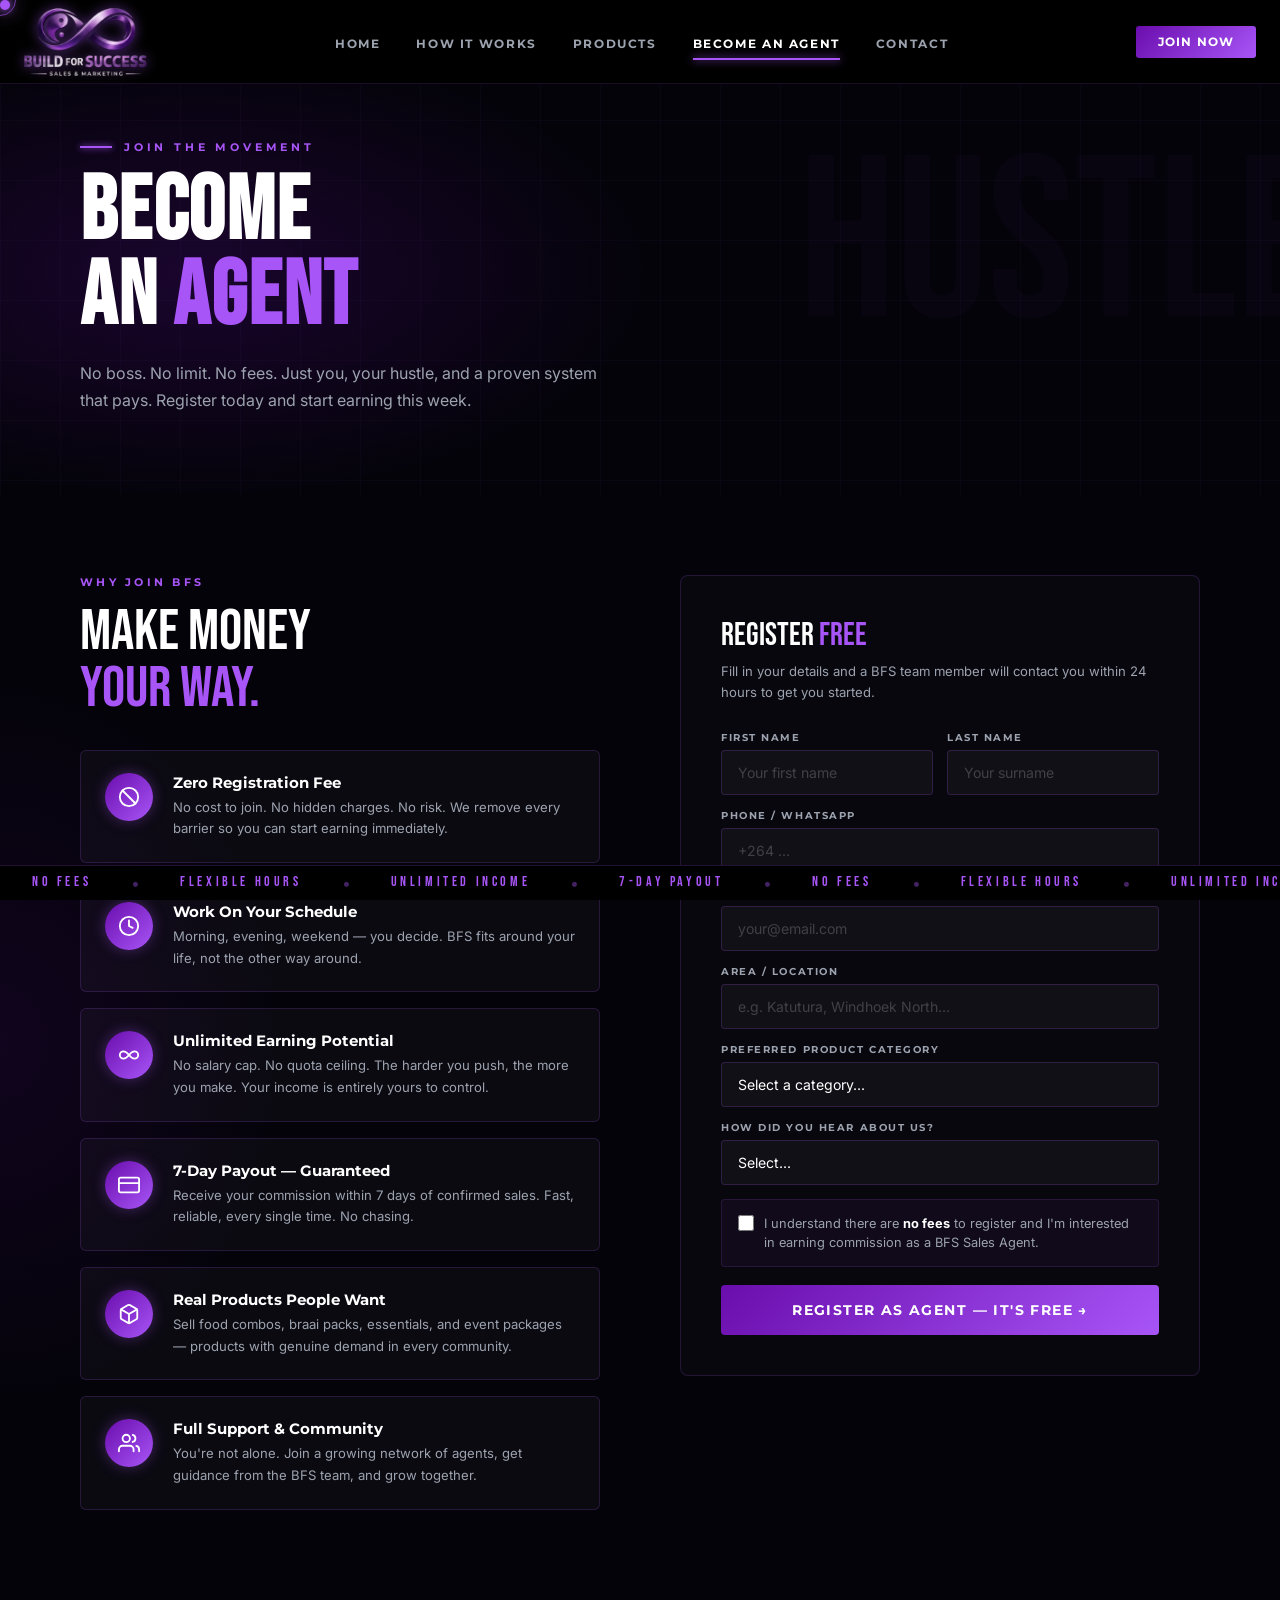
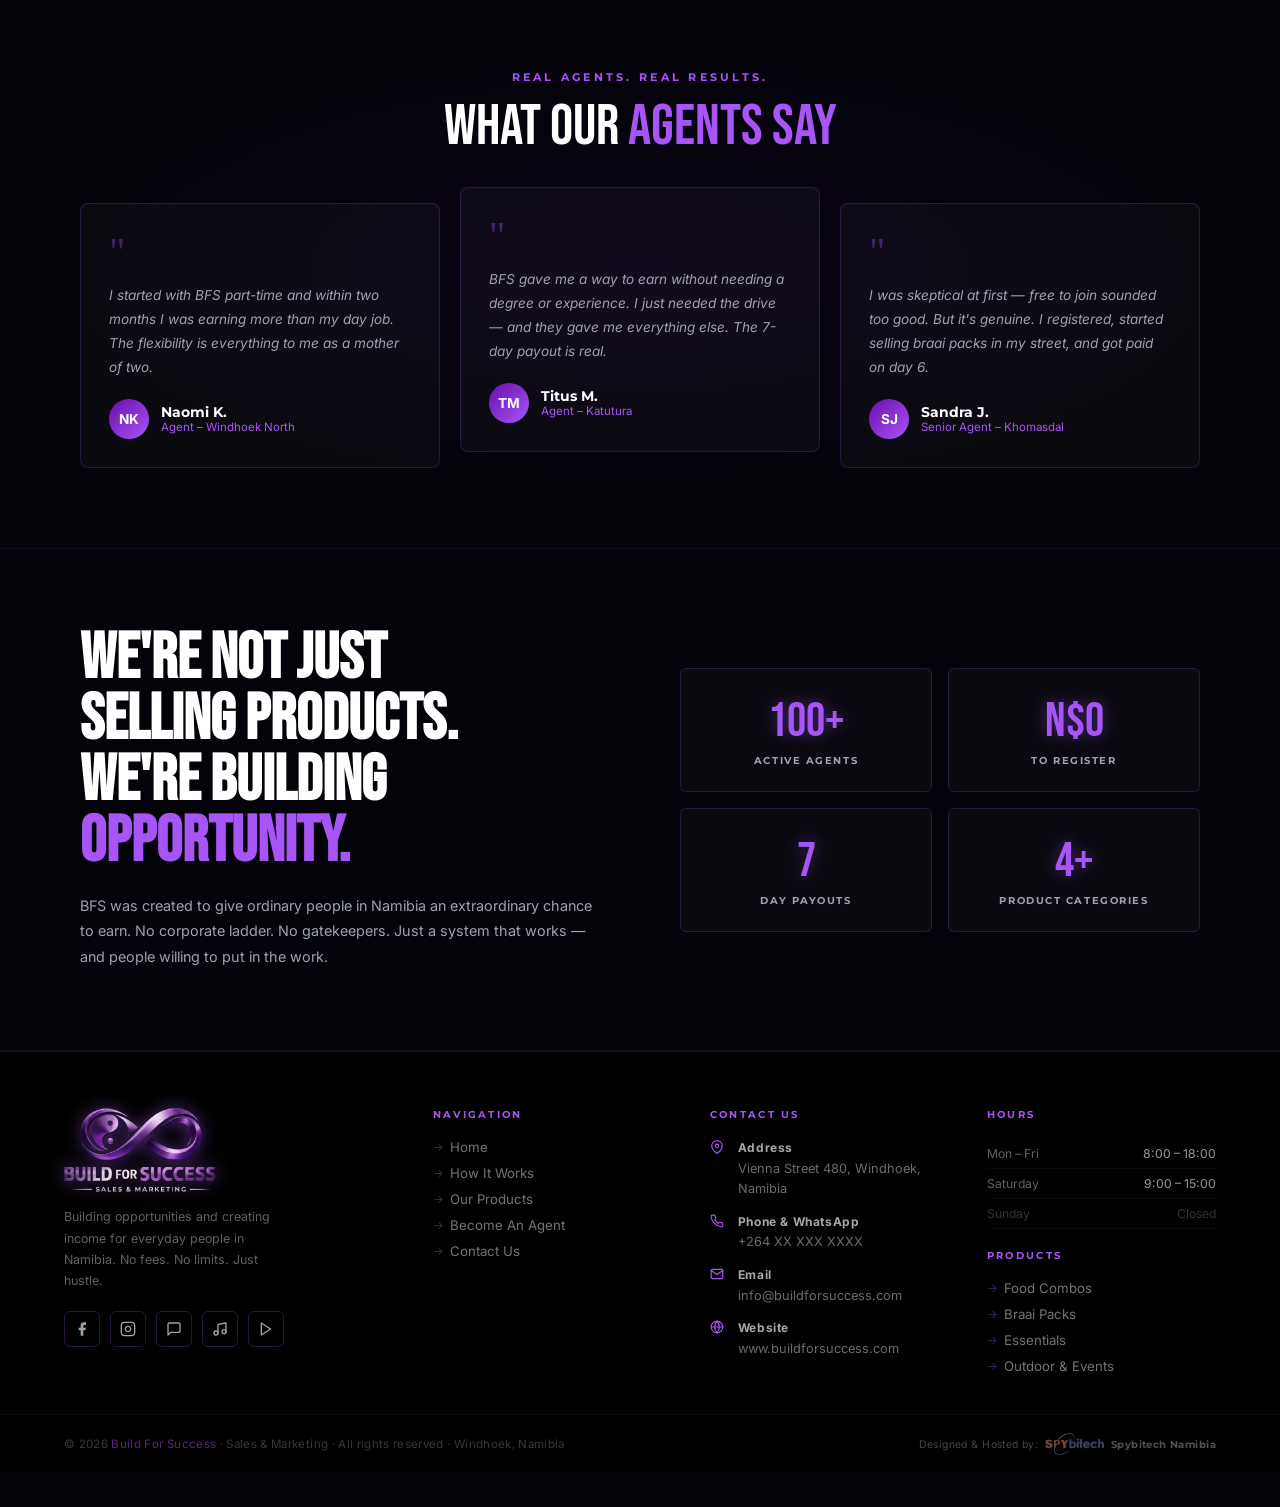
==== commit bf64d71f: "add product images and replace all emojis with SVG icons - Replaced emoji placeholders in all 12 pro" ====
--- a/become-agent.html
+++ b/become-agent.html
@@ -31,10 +31,10 @@
 
     <div class="mobile-menu" id="mobileMenu">
       <div class="mobile-menu-links">
-        <a href="index.html" class="active">Home</a>
+        <a href="index.html">Home</a>
         <a href="how-it-works.html">How It Works</a>
         <a href="products.html">Products</a>
-        <a href="become-agent.html">Become An Agent</a>
+        <a href="become-agent.html" class="active">Become An Agent</a>
         <a href="contact.html">Contact</a>
       </div>
       <a href="become-agent.html" class="mobile-menu-cta"
@@ -42,20 +42,20 @@
       >
       <div class="mobile-menu-contact">
         <div class="mobile-menu-contact-item">
-          <span>📍</span><span>Vienna Street 480, Windhoek</span>
+          <span><svg xmlns="http://www.w3.org/2000/svg" width="14" height="14" viewBox="0 0 24 24" fill="none" stroke="currentColor" stroke-width="2" stroke-linecap="round" stroke-linejoin="round"><path d="M21 10c0 7-9 13-9 13s-9-6-9-13a9 9 0 0 1 18 0z"/><circle cx="12" cy="10" r="3"/></svg></span><span>Vienna Street 480, Windhoek</span>
         </div>
         <div class="mobile-menu-contact-item">
-          <span>📞</span><span>+264 XX XXX XXXX</span>
+          <span><svg xmlns="http://www.w3.org/2000/svg" width="14" height="14" viewBox="0 0 24 24" fill="none" stroke="currentColor" stroke-width="2" stroke-linecap="round" stroke-linejoin="round"><path d="M22 16.92v3a2 2 0 0 1-2.18 2 19.79 19.79 0 0 1-8.63-3.07A19.5 19.5 0 0 1 4.99 13a19.79 19.79 0 0 1-3.07-8.67A2 2 0 0 1 3.92 2h3a2 2 0 0 1 2 1.72 12.84 12.84 0 0 0 .7 2.81 2 2 0 0 1-.45 2.11L8.09 9.91a16 16 0 0 0 6 6l1.27-1.27a2 2 0 0 1 2.11-.45 12.84 12.84 0 0 0 2.81.7A2 2 0 0 1 22 16.92z"/></svg></span><span>+264 XX XXX XXXX</span>
         </div>
         <div class="mobile-menu-contact-item">
-          <span>✉️</span><span>info@buildforsuccess.com</span>
+          <span><svg xmlns="http://www.w3.org/2000/svg" width="14" height="14" viewBox="0 0 24 24" fill="none" stroke="currentColor" stroke-width="2" stroke-linecap="round" stroke-linejoin="round"><path d="M4 4h16c1.1 0 2 .9 2 2v12c0 1.1-.9 2-2 2H4c-1.1 0-2-.9-2-2V6c0-1.1.9-2 2-2z"/><polyline points="22,6 12,13 2,6"/></svg></span><span>info@buildforsuccess.com</span>
         </div>
       </div>
       <div class="mobile-menu-socials">
-        <a href="#" title="Facebook">📘</a>
-        <a href="#" title="Instagram">📸</a>
-        <a href="#" title="WhatsApp">💬</a>
-        <a href="#" title="TikTok">🎵</a>
+        <a href="#" title="Facebook"><svg xmlns="http://www.w3.org/2000/svg" width="16" height="16" viewBox="0 0 24 24" fill="currentColor"><path d="M18 2h-3a5 5 0 0 0-5 5v3H7v4h3v8h4v-8h3l1-4h-4V7a1 1 0 0 1 1-1h3z"/></svg></a>
+        <a href="#" title="Instagram"><svg xmlns="http://www.w3.org/2000/svg" width="16" height="16" viewBox="0 0 24 24" fill="none" stroke="currentColor" stroke-width="2" stroke-linecap="round" stroke-linejoin="round"><rect x="2" y="2" width="20" height="20" rx="5" ry="5"/><path d="M16 11.37A4 4 0 1 1 12.63 8 4 4 0 0 1 16 11.37z"/><line x1="17.5" y1="6.5" x2="17.51" y2="6.5"/></svg></a>
+        <a href="#" title="WhatsApp"><svg xmlns="http://www.w3.org/2000/svg" width="16" height="16" viewBox="0 0 24 24" fill="none" stroke="currentColor" stroke-width="2" stroke-linecap="round" stroke-linejoin="round"><path d="M21 15a2 2 0 0 1-2 2H7l-4 4V5a2 2 0 0 1 2-2h14a2 2 0 0 1 2 2z"/></svg></a>
+        <a href="#" title="TikTok"><svg xmlns="http://www.w3.org/2000/svg" width="16" height="16" viewBox="0 0 24 24" fill="none" stroke="currentColor" stroke-width="2" stroke-linecap="round" stroke-linejoin="round"><path d="M9 18V5l12-2v13"/><circle cx="6" cy="18" r="3"/><circle cx="18" cy="16" r="3"/></svg></a>
       </div>
     </div>
 
@@ -84,7 +84,7 @@
         </div>
         <div class="benefits-full">
           <div class="bf-item">
-            <div class="bf-icon">🚫</div>
+            <div class="bf-icon"><svg xmlns="http://www.w3.org/2000/svg" width="22" height="22" viewBox="0 0 24 24" fill="none" stroke="currentColor" stroke-width="2" stroke-linecap="round" stroke-linejoin="round"><circle cx="12" cy="12" r="10"/><line x1="4.93" y1="4.93" x2="19.07" y2="19.07"/></svg></div>
             <div class="bf-body">
               <div class="bf-title">Zero Registration Fee</div>
               <div class="bf-desc">
@@ -94,7 +94,7 @@
             </div>
           </div>
           <div class="bf-item" style="transition-delay: 0.08s">
-            <div class="bf-icon">⏰</div>
+            <div class="bf-icon"><svg xmlns="http://www.w3.org/2000/svg" width="22" height="22" viewBox="0 0 24 24" fill="none" stroke="currentColor" stroke-width="2" stroke-linecap="round" stroke-linejoin="round"><circle cx="12" cy="12" r="10"/><polyline points="12 6 12 12 16 14"/></svg></div>
             <div class="bf-body">
               <div class="bf-title">Work On Your Schedule</div>
               <div class="bf-desc">
@@ -104,7 +104,7 @@
             </div>
           </div>
           <div class="bf-item" style="transition-delay: 0.16s">
-            <div class="bf-icon">♾️</div>
+            <div class="bf-icon"><svg xmlns="http://www.w3.org/2000/svg" width="22" height="22" viewBox="0 0 24 24" fill="none" stroke="currentColor" stroke-width="2" stroke-linecap="round" stroke-linejoin="round"><path d="M12 12c-2-2.5-4-4-6-4a4 4 0 0 0 0 8c2 0 4-1.5 6-4z"/><path d="M12 12c2 2.5 4 4 6 4a4 4 0 0 0 0-8c-2 0-4 1.5-6 4z"/></svg></div>
             <div class="bf-body">
               <div class="bf-title">Unlimited Earning Potential</div>
               <div class="bf-desc">
@@ -114,7 +114,7 @@
             </div>
           </div>
           <div class="bf-item" style="transition-delay: 0.24s">
-            <div class="bf-icon">💳</div>
+            <div class="bf-icon"><svg xmlns="http://www.w3.org/2000/svg" width="22" height="22" viewBox="0 0 24 24" fill="none" stroke="currentColor" stroke-width="2" stroke-linecap="round" stroke-linejoin="round"><rect x="1" y="4" width="22" height="16" rx="2" ry="2"/><line x1="1" y1="10" x2="23" y2="10"/></svg></div>
             <div class="bf-body">
               <div class="bf-title">7-Day Payout — Guaranteed</div>
               <div class="bf-desc">
@@ -124,7 +124,7 @@
             </div>
           </div>
           <div class="bf-item" style="transition-delay: 0.32s">
-            <div class="bf-icon">📦</div>
+            <div class="bf-icon"><svg xmlns="http://www.w3.org/2000/svg" width="22" height="22" viewBox="0 0 24 24" fill="none" stroke="currentColor" stroke-width="2" stroke-linecap="round" stroke-linejoin="round"><path d="M21 16V8a2 2 0 0 0-1-1.73l-7-4a2 2 0 0 0-2 0l-7 4A2 2 0 0 0 3 8v8a2 2 0 0 0 1 1.73l7 4a2 2 0 0 0 2 0l7-4A2 2 0 0 0 21 16z"/><polyline points="3.27 6.96 12 12.01 20.73 6.96"/><line x1="12" y1="22.08" x2="12" y2="12"/></svg></div>
             <div class="bf-body">
               <div class="bf-title">Real Products People Want</div>
               <div class="bf-desc">
@@ -134,7 +134,7 @@
             </div>
           </div>
           <div class="bf-item" style="transition-delay: 0.4s">
-            <div class="bf-icon">🤝</div>
+            <div class="bf-icon"><svg xmlns="http://www.w3.org/2000/svg" width="22" height="22" viewBox="0 0 24 24" fill="none" stroke="currentColor" stroke-width="2" stroke-linecap="round" stroke-linejoin="round"><path d="M17 21v-2a4 4 0 0 0-4-4H5a4 4 0 0 0-4 4v2"/><circle cx="9" cy="7" r="4"/><path d="M23 21v-2a4 4 0 0 0-3-3.87"/><path d="M16 3.13a4 4 0 0 1 0 7.75"/></svg></div>
             <div class="bf-body">
               <div class="bf-title">Full Support &amp; Community</div>
               <div class="bf-desc">
@@ -310,7 +310,7 @@
           ><span class="why-stat-label">Active Agents</span>
         </div>
         <div class="why-stat">
-          <span class="why-stat-num">N/bin/sh</span
+          <span class="why-stat-num">N$0</span
           ><span class="why-stat-label">To Register</span>
         </div>
         <div class="why-stat">
@@ -336,11 +336,11 @@
             Namibia. No fees. No limits. Just hustle.
           </p>
           <div class="footer-socials">
-            <a class="footer-social-btn" href="#" title="Facebook">📘</a>
-            <a class="footer-social-btn" href="#" title="Instagram">📸</a>
-            <a class="footer-social-btn" href="#" title="WhatsApp">💬</a>
-            <a class="footer-social-btn" href="#" title="TikTok">🎵</a>
-            <a class="footer-social-btn" href="#" title="YouTube">▶️</a>
+            <a class="footer-social-btn" href="#" title="Facebook"><svg xmlns="http://www.w3.org/2000/svg" width="16" height="16" viewBox="0 0 24 24" fill="currentColor"><path d="M18 2h-3a5 5 0 0 0-5 5v3H7v4h3v8h4v-8h3l1-4h-4V7a1 1 0 0 1 1-1h3z"/></svg></a>
+            <a class="footer-social-btn" href="#" title="Instagram"><svg xmlns="http://www.w3.org/2000/svg" width="16" height="16" viewBox="0 0 24 24" fill="none" stroke="currentColor" stroke-width="2" stroke-linecap="round" stroke-linejoin="round"><rect x="2" y="2" width="20" height="20" rx="5" ry="5"/><path d="M16 11.37A4 4 0 1 1 12.63 8 4 4 0 0 1 16 11.37z"/><line x1="17.5" y1="6.5" x2="17.51" y2="6.5"/></svg></a>
+            <a class="footer-social-btn" href="#" title="WhatsApp"><svg xmlns="http://www.w3.org/2000/svg" width="16" height="16" viewBox="0 0 24 24" fill="none" stroke="currentColor" stroke-width="2" stroke-linecap="round" stroke-linejoin="round"><path d="M21 15a2 2 0 0 1-2 2H7l-4 4V5a2 2 0 0 1 2-2h14a2 2 0 0 1 2 2z"/></svg></a>
+            <a class="footer-social-btn" href="#" title="TikTok"><svg xmlns="http://www.w3.org/2000/svg" width="16" height="16" viewBox="0 0 24 24" fill="none" stroke="currentColor" stroke-width="2" stroke-linecap="round" stroke-linejoin="round"><path d="M9 18V5l12-2v13"/><circle cx="6" cy="18" r="3"/><circle cx="18" cy="16" r="3"/></svg></a>
+            <a class="footer-social-btn" href="#" title="YouTube"><svg xmlns="http://www.w3.org/2000/svg" width="16" height="16" viewBox="0 0 24 24" fill="none" stroke="currentColor" stroke-width="2" stroke-linecap="round" stroke-linejoin="round"><polygon points="5 3 19 12 5 21 5 3"/></svg></a>
           </div>
         </div>
 
@@ -360,25 +360,25 @@
         <div>
           <div class="footer-col-title">Contact Us</div>
           <div class="footer-contact-item">
-            <span class="footer-contact-icon">📍</span>
+            <span class="footer-contact-icon"><svg xmlns="http://www.w3.org/2000/svg" width="14" height="14" viewBox="0 0 24 24" fill="none" stroke="currentColor" stroke-width="2" stroke-linecap="round" stroke-linejoin="round"><path d="M21 10c0 7-9 13-9 13s-9-6-9-13a9 9 0 0 1 18 0z"/><circle cx="12" cy="10" r="3"/></svg></span>
             <div class="footer-contact-text">
               <strong>Address</strong>Vienna Street 480, Windhoek, Namibia
             </div>
           </div>
           <div class="footer-contact-item">
-            <span class="footer-contact-icon">📞</span>
+            <span class="footer-contact-icon"><svg xmlns="http://www.w3.org/2000/svg" width="14" height="14" viewBox="0 0 24 24" fill="none" stroke="currentColor" stroke-width="2" stroke-linecap="round" stroke-linejoin="round"><path d="M22 16.92v3a2 2 0 0 1-2.18 2 19.79 19.79 0 0 1-8.63-3.07A19.5 19.5 0 0 1 4.99 13a19.79 19.79 0 0 1-3.07-8.67A2 2 0 0 1 3.92 2h3a2 2 0 0 1 2 1.72 12.84 12.84 0 0 0 .7 2.81 2 2 0 0 1-.45 2.11L8.09 9.91a16 16 0 0 0 6 6l1.27-1.27a2 2 0 0 1 2.11-.45 12.84 12.84 0 0 0 2.81.7A2 2 0 0 1 22 16.92z"/></svg></span>
             <div class="footer-contact-text">
               <strong>Phone & WhatsApp</strong>+264 XX XXX XXXX
             </div>
           </div>
           <div class="footer-contact-item">
-            <span class="footer-contact-icon">✉️</span>
+            <span class="footer-contact-icon"><svg xmlns="http://www.w3.org/2000/svg" width="14" height="14" viewBox="0 0 24 24" fill="none" stroke="currentColor" stroke-width="2" stroke-linecap="round" stroke-linejoin="round"><path d="M4 4h16c1.1 0 2 .9 2 2v12c0 1.1-.9 2-2 2H4c-1.1 0-2-.9-2-2V6c0-1.1.9-2 2-2z"/><polyline points="22,6 12,13 2,6"/></svg></span>
             <div class="footer-contact-text">
               <strong>Email</strong>info@buildforsuccess.com
             </div>
           </div>
           <div class="footer-contact-item">
-            <span class="footer-contact-icon">🌐</span>
+            <span class="footer-contact-icon"><svg xmlns="http://www.w3.org/2000/svg" width="14" height="14" viewBox="0 0 24 24" fill="none" stroke="currentColor" stroke-width="2" stroke-linecap="round" stroke-linejoin="round"><circle cx="12" cy="12" r="10"/><line x1="2" y1="12" x2="22" y2="12"/><path d="M12 2a15.3 15.3 0 0 1 4 10 15.3 15.3 0 0 1-4 10 15.3 15.3 0 0 1-4-10 15.3 15.3 0 0 1 4-10z"/></svg></span>
             <div class="footer-contact-text">
               <strong>Website</strong>www.buildforsuccess.com
             </div>
--- a/style.css
+++ b/style.css
@@ -2809,6 +2809,42 @@
   }
 }
 
+/* ── IMAGES IN PRODUCT CARDS ── */
+.prod-card-bg {
+  position: relative;
+  overflow: hidden;
+}
+.prod-card-bg img {
+  width: 100%;
+  height: 100%;
+  object-fit: cover;
+  display: block;
+  opacity: 0.78;
+  transition: transform 0.4s, opacity 0.3s;
+}
+.prod-card-prev:hover .prod-card-bg img {
+  transform: scale(1.07);
+  opacity: 0.92;
+}
+.prod-card-img img {
+  width: 100%;
+  height: 100%;
+  object-fit: cover;
+  display: block;
+  transition: transform 0.4s;
+}
+.prod-card:hover .prod-card-img img {
+  transform: scale(1.07);
+}
+
+/* ── SVG ICON COLORS ── */
+.fc-icon svg { color: var(--neon); display: block; }
+.bm-icon svg, .bf-icon svg { color: #fff; display: block; }
+.cb-icon svg { color: var(--neon); display: block; }
+.footer-contact-icon { color: var(--neon); display: flex; align-items: center; }
+.mobile-menu-contact-item span:first-child { color: var(--neon); display: flex; align-items: center; }
+.footer-social-btn svg, .mobile-menu-socials a svg { display: block; pointer-events: none; }
+
 /* ── 400px – SMALL PHONES ── */
 @media (max-width: 400px) {
   .hero-h1 {
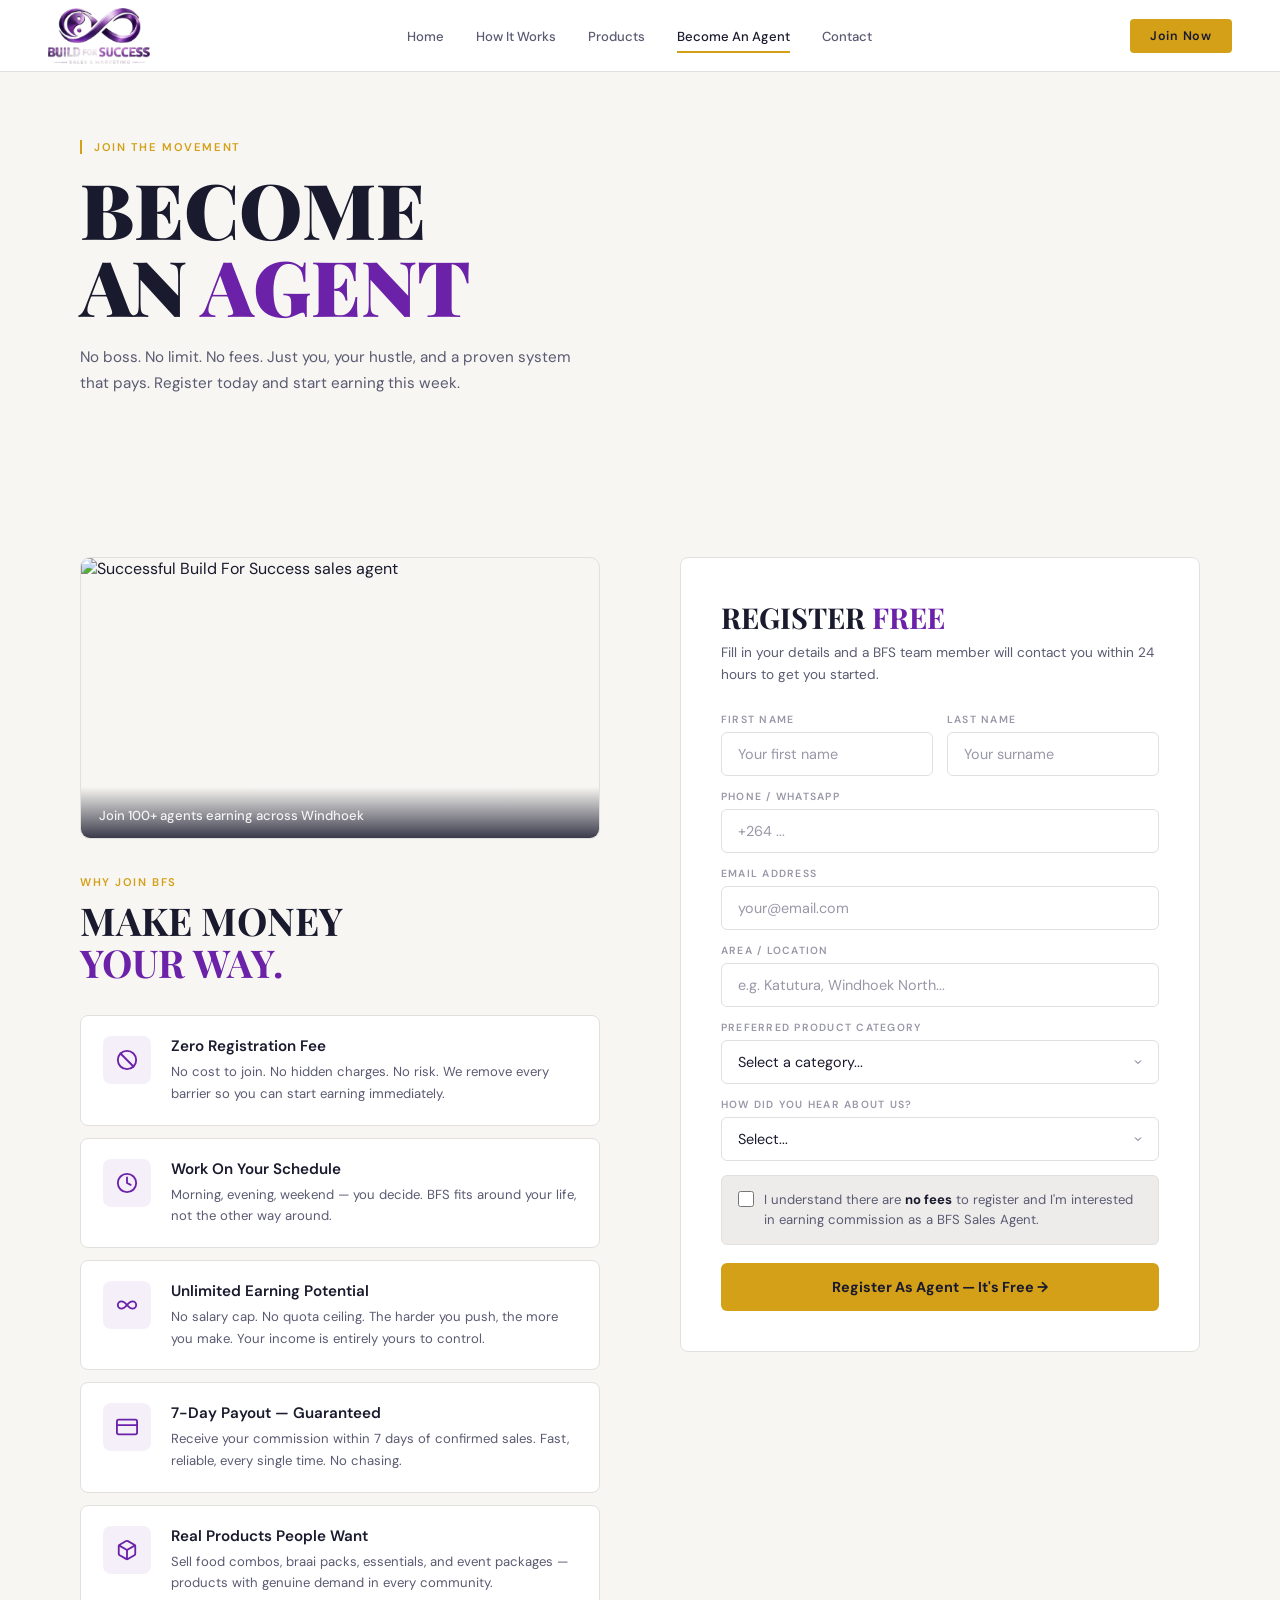
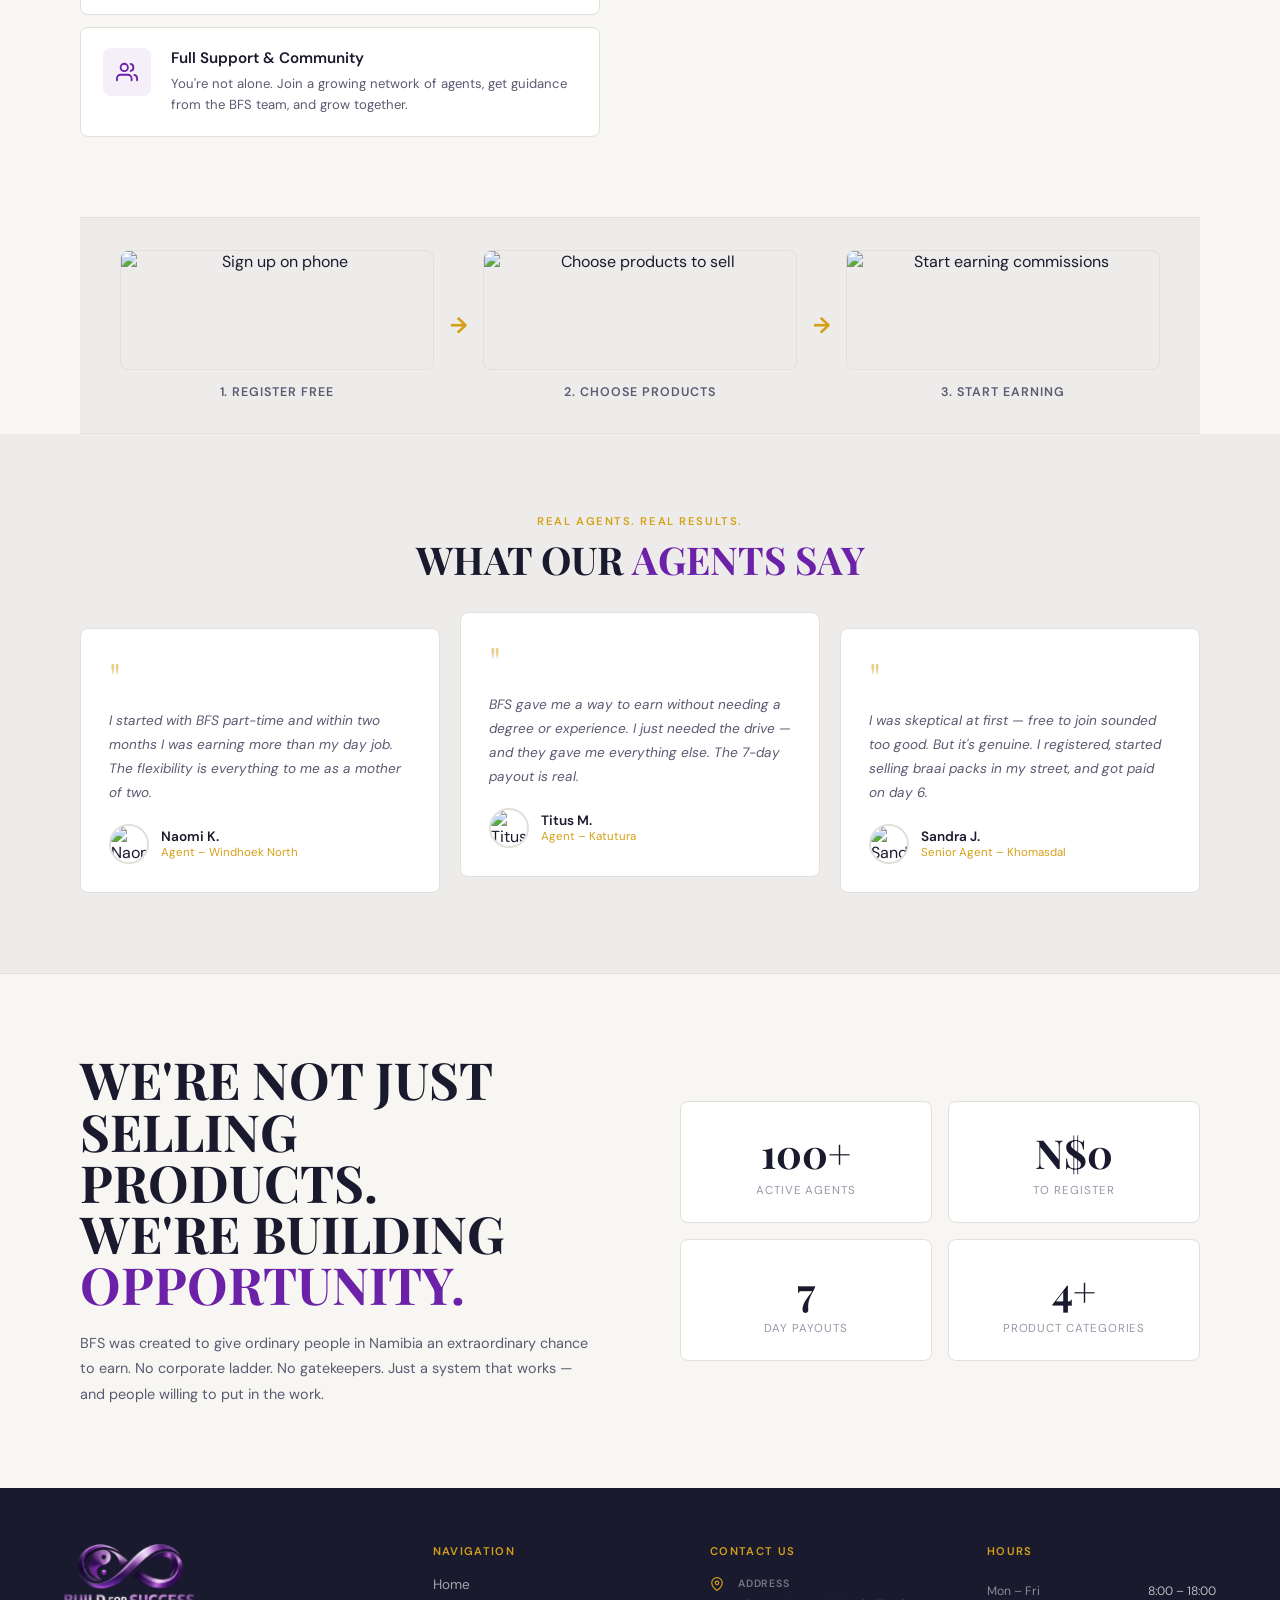
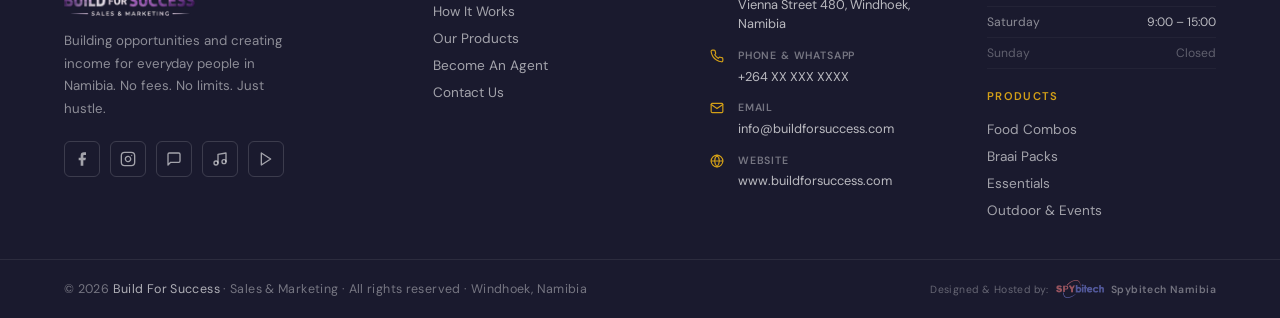
==== commit 0a9fbb27: "add stock images: hero portrait, category banners, timeline break, agent lifestyle, journey strip, t" ====
--- a/become-agent.html
+++ b/become-agent.html
@@ -78,6 +78,16 @@
       <div class="agent-split-bg"></div>
 
       <div style="position: relative; z-index: 1">
+        <div class="agent-lifestyle-img reveal">
+          <img
+            src="https://images.unsplash.com/photo-1531482615713-2afd69097998?w=900&q=80&auto=format&fit=crop"
+            alt="Successful Build For Success sales agent"
+            loading="eager"
+          />
+          <div class="agent-img-caption">
+            <span>Join 100+ agents earning across Windhoek</span>
+          </div>
+        </div>
         <div class="section-label reveal">Why Join BFS</div>
         <div class="section-title reveal" style="margin-bottom: 32px">
           MAKE MONEY<br /><span class="neon">YOUR WAY.</span>
@@ -232,6 +242,24 @@
       </div>
     </div>
 
+    <!-- JOURNEY STRIP -->
+    <div class="journey-strip reveal">
+      <div class="journey-step">
+        <img src="https://images.unsplash.com/photo-1512941937669-90a1b58e7e9c?w=400&q=80&auto=format&fit=crop" alt="Sign up on phone" loading="lazy" />
+        <span>1. Register Free</span>
+      </div>
+      <div class="journey-arrow">→</div>
+      <div class="journey-step">
+        <img src="https://images.unsplash.com/photo-1542838132-92c53300491e?w=400&q=80&auto=format&fit=crop" alt="Choose products to sell" loading="lazy" />
+        <span>2. Choose Products</span>
+      </div>
+      <div class="journey-arrow">→</div>
+      <div class="journey-step">
+        <img src="https://images.unsplash.com/photo-1607082349566-187342175e2f?w=400&q=80&auto=format&fit=crop" alt="Start earning commissions" loading="lazy" />
+        <span>3. Start Earning</span>
+      </div>
+    </div>
+
     <!-- TESTIMONIALS -->
     <div class="testimonials-section">
       <div class="section-label reveal" style="text-align: center">
@@ -249,7 +277,7 @@
             mother of two.
           </p>
           <div class="testi-author">
-            <div class="testi-av">NK</div>
+            <img class="testimonial-avatar" src="https://images.unsplash.com/photo-1531482615713-2afd69097998?w=200&q=80&auto=format&fit=crop&crop=face" alt="Naomi K., BFS Agent" loading="lazy" />
             <div>
               <div class="testi-name">Naomi K.</div>
               <div class="testi-role">Agent – Windhoek North</div>
@@ -264,7 +292,7 @@
             payout is real.
           </p>
           <div class="testi-author">
-            <div class="testi-av">TM</div>
+            <img class="testimonial-avatar" src="https://images.unsplash.com/photo-1560250097-0b93528c311a?w=200&q=80&auto=format&fit=crop&crop=face" alt="Titus M., BFS Agent" loading="lazy" />
             <div>
               <div class="testi-name">Titus M.</div>
               <div class="testi-role">Agent – Katutura</div>
@@ -279,7 +307,7 @@
             got paid on day 6.
           </p>
           <div class="testi-author">
-            <div class="testi-av">SJ</div>
+            <img class="testimonial-avatar" src="https://images.unsplash.com/photo-1573497019940-1c28c88b4f3e?w=200&q=80&auto=format&fit=crop&crop=face" alt="Sandra J., BFS Agent" loading="lazy" />
             <div>
               <div class="testi-name">Sandra J.</div>
               <div class="testi-role">Senior Agent – Khomasdal</div>
--- a/style.css
+++ b/style.css
@@ -1,9 +1,8 @@
 /* ============================================================
-   BUILD FOR SUCCESS – style.css
-   Shared + Page-specific styles
+   BUILD FOR SUCCESS – style.css (v2 – Clean Authority)
    ============================================================ */
 
-@import url("https://fonts.googleapis.com/css2?family=Bebas+Neue&family=Montserrat:wght@400;700;900&family=Inter:wght@300;400;500&display=swap");
+@import url("https://fonts.googleapis.com/css2?family=Playfair+Display:ital,wght@0,700;0,900;1,700&family=DM+Sans:wght@400;500;600&display=swap");
 
 /* ── RESET & VARIABLES ── */
 *,
@@ -13,63 +12,70 @@
   margin: 0;
   padding: 0;
 }
+
 :root {
-  --black: #000000;
-  --deep: #6a0dad;
-  --neon: #a855f7;
-  --glow: #c084fc;
-  --white: #ffffff;
-  --grey: #9ca3af;
-  --bg: #04030a;
-  --card-bg: rgba(255, 255, 255, 0.03);
-  --card-border: rgba(168, 85, 247, 0.18);
-}
+  --brand-purple: #6B21A8;
+  --brand-gold: #D4A017;
+  --brand-dark: #1A1A2E;
+  --surface: #F7F6F2;
+  --surface-2: #EEECEA;
+  --surface-card: #FFFFFF;
+  --text-primary: #1A1A2E;
+  --text-secondary: #5A5A72;
+  --text-muted: #9898A8;
+  --border: #E2E0DC;
+  --border-strong: #C8C5BE;
+  --accent: #D4A017;
+  --accent-hover: #B8880D;
+  --success: #2D6A4F;
+}
+
 html {
   scroll-behavior: smooth;
 }
+
 body {
-  background: var(--bg);
-  color: var(--white);
-  font-family: "Inter", sans-serif;
+  background: var(--surface);
+  color: var(--text-primary);
+  font-family: "DM Sans", sans-serif;
   overflow-x: hidden;
-  cursor: none;
-}
+  cursor: auto;
+}
+
 ::-webkit-scrollbar {
-  width: 3px;
+  width: 4px;
 }
 ::-webkit-scrollbar-track {
-  background: #000;
+  background: var(--surface-2);
 }
 ::-webkit-scrollbar-thumb {
-  background: var(--deep);
-}
-
-/* ── CURSOR ── */
-.cursor {
-  width: 10px;
-  height: 10px;
-  background: var(--neon);
-  border-radius: 50%;
-  position: fixed;
-  top: 0;
-  left: 0;
-  pointer-events: none;
-  z-index: 9999;
-  box-shadow:
-    0 0 10px var(--neon),
-    0 0 20px var(--glow);
-  transition: transform 0.1s;
-}
+  background: var(--border-strong);
+  border-radius: 2px;
+}
+
+/* ── HIDE REMOVED ELEMENTS ── */
+.cursor,
 .cursor-ring {
-  width: 32px;
-  height: 32px;
-  border: 1px solid rgba(168, 85, 247, 0.6);
-  border-radius: 50%;
-  position: fixed;
-  top: 0;
-  left: 0;
-  pointer-events: none;
-  z-index: 9998;
+  display: none !important;
+}
+
+.ticker-wrap {
+  display: none !important;
+}
+
+.hero-bg-word,
+.why-bg-word,
+.bg-word,
+.timeline-bg-word {
+  display: none;
+}
+
+.hero-bg,
+.hero-grid,
+.page-hero-bg,
+.page-hero-grid,
+.agent-split-bg {
+  display: none;
 }
 
 /* ── NAV ── */
@@ -79,471 +85,230 @@
   left: 0;
   width: 100%;
   z-index: 200;
-  padding: 0 24px;
-  height: 84px;
+  padding: 0 48px;
+  height: 72px;
   display: flex;
   align-items: center;
   justify-content: space-between;
-  background: rgba(4, 3, 10, 0.9);
-  backdrop-filter: blur(24px);
-  border-bottom: 1px solid rgba(168, 85, 247, 0.12);
-}
+  background: #ffffff;
+  border-bottom: 1px solid var(--border);
+  transition: box-shadow 0.3s;
+}
+
+nav.scrolled {
+  box-shadow: 0 2px 16px rgba(0, 0, 0, 0.07);
+  border-bottom-color: transparent;
+}
+
 .nav-logo {
   display: flex;
   align-items: center;
   text-decoration: none;
 }
+
 .nav-logo img {
-  height: 68px;
+  height: 56px;
   width: auto;
-  filter: drop-shadow(0 0 6px rgba(168, 85, 247, 0.5));
-  /* filter: drop-shadow(0 0 6px rgba(168, 85, 247, 0.6)); */
-}
+}
+
 .nav-links {
   display: flex;
   gap: 0;
   list-style: none;
 }
+
 .nav-links a {
-  color: var(--grey);
+  color: var(--text-secondary);
   text-decoration: none;
-  font-family: "Montserrat", sans-serif;
-  font-weight: 700;
-  font-size: 0.72rem;
-  letter-spacing: 0.14em;
-  text-transform: uppercase;
-  padding: 8px 18px;
-  border-radius: 3px;
-  transition:
-    color 0.2s,
-    background 0.2s;
+  font-family: "DM Sans", sans-serif;
+  font-weight: 500;
+  font-size: 0.82rem;
+  padding: 8px 16px;
+  transition: color 0.2s;
   position: relative;
 }
-.nav-links a:hover,
+
+.nav-links a:hover {
+  color: var(--brand-dark);
+}
+
 .nav-links a.active {
-  color: var(--white);
-}
+  color: var(--brand-dark);
+}
+
 .nav-links a.active::after {
   content: "";
   position: absolute;
-  bottom: -1px;
-  left: 18px;
-  right: 18px;
+  bottom: 0;
+  left: 16px;
+  right: 16px;
   height: 2px;
-  background: var(--neon);
-  box-shadow: 0 0 8px var(--neon);
-}
+  background: var(--brand-gold);
+}
+
 .nav-cta {
-  background: linear-gradient(135deg, var(--deep), var(--neon));
-  color: #fff;
+  background: var(--brand-gold);
+  color: var(--brand-dark);
   border: none;
-  padding: 9px 22px;
-  border-radius: 3px;
-  font-family: "Montserrat", sans-serif;
-  font-weight: 700;
-  font-size: 0.72rem;
-  letter-spacing: 0.1em;
-  text-transform: uppercase;
-  cursor: none;
-  transition:
-    box-shadow 0.3s,
-    transform 0.2s;
+  padding: 9px 20px;
+  border-radius: 4px;
+  font-family: "DM Sans", sans-serif;
+  font-weight: 600;
+  font-size: 0.78rem;
+  letter-spacing: 0.06em;
+  cursor: pointer;
+  transition: background 0.2s;
   text-decoration: none;
   display: inline-flex;
   align-items: center;
 }
+
 .nav-cta:hover {
-  box-shadow: 0 0 24px rgba(168, 85, 247, 0.6);
-  transform: scale(1.04);
-}
-
-/* ── TICKER ── */
-.ticker-wrap {
-  position: fixed;
-  bottom: 0;
-  left: 0;
-  width: 100%;
-  z-index: 99;
-  background: #000;
-  border-top: 1px solid rgba(168, 85, 247, 0.2);
-  padding: 7px 0;
+  background: var(--accent-hover);
+}
+
+/* ── INFO STRIPE (replaces ticker) ── */
+.strip {
+  background: var(--brand-gold);
+  height: 44px;
+  display: flex;
+  align-items: center;
+  justify-content: center;
   overflow: hidden;
 }
-.ticker-track {
-  display: flex;
-  gap: 0;
+
+.strip p {
+  font-family: "Playfair Display", serif;
+  font-style: italic;
+  font-weight: 700;
+  font-size: 1rem;
+  color: var(--brand-dark);
+  letter-spacing: 0.05em;
   white-space: nowrap;
-  animation: ticker 28s linear infinite;
-}
-.ticker-item {
-  font-family: "Bebas Neue", sans-serif;
-  font-size: 0.9rem;
-  color: var(--neon);
-  letter-spacing: 0.25em;
-  padding: 0 32px;
-}
-.ticker-sep {
-  color: rgba(168, 85, 247, 0.4);
-  padding: 0 8px;
-}
-@keyframes ticker {
-  from {
-    transform: translateX(0);
-  }
-  to {
-    transform: translateX(-50%);
-  }
-}
-
-/* ── FOOTER ── */
-footer {
-  background: #000;
-  border-top: 1px solid rgba(168, 85, 247, 0.15);
-  margin-bottom: 34px;
-  font-family: "Inter", sans-serif;
-}
-
-/* Top bar */
-.footer-top {
-  padding: 56px 64px 40px;
-  display: grid;
-  grid-template-columns: 1.4fr 1fr 1fr 1fr;
-  gap: 48px;
-  border-bottom: 1px solid rgba(255, 255, 255, 0.05);
-}
-
-.footer-brand .footer-logo img {
-  height: 84px;
-  display: block;
-  filter: drop-shadow(0 0 8px rgba(168, 85, 247, 0.5));
-}
-.footer-tagline {
-  font-size: 0.78rem;
-  color: rgba(255, 255, 255, 0.38);
-  line-height: 1.7;
-  margin-top: 14px;
-  max-width: 220px;
-}
-.footer-socials {
-  display: flex;
-  gap: 10px;
-  margin-top: 20px;
-}
-.footer-social-btn {
-  width: 36px;
-  height: 36px;
-  border: 1px solid rgba(168, 85, 247, 0.25);
-  border-radius: 6px;
-  display: flex;
-  align-items: center;
-  justify-content: center;
-  font-size: 0.95rem;
-  text-decoration: none;
-  transition:
-    border-color 0.25s,
-    background 0.25s,
-    box-shadow 0.25s;
-  cursor: none;
-  color: var(--grey);
-}
-.footer-social-btn:hover {
-  border-color: var(--neon);
-  background: rgba(168, 85, 247, 0.12);
-  box-shadow: 0 0 12px rgba(168, 85, 247, 0.2);
-  color: var(--white);
-}
-
-/* Column headings */
-.footer-col-title {
-  font-family: "Montserrat", sans-serif;
-  font-weight: 700;
-  font-size: 0.65rem;
-  letter-spacing: 0.22em;
-  text-transform: uppercase;
-  color: var(--neon);
-  margin-bottom: 18px;
-}
-
-/* Nav links column */
-.footer-nav-links {
-  display: flex;
-  flex-direction: column;
-  gap: 10px;
-}
-.footer-nav-links a {
-  font-size: 0.83rem;
-  color: rgba(255, 255, 255, 0.45);
-  text-decoration: none;
-  transition: color 0.2s;
-  display: flex;
-  align-items: center;
-  gap: 6px;
-}
-.footer-nav-links a::before {
-  content: "→";
-  font-size: 0.7rem;
-  color: rgba(168, 85, 247, 0.4);
-  transition:
-    color 0.2s,
-    transform 0.2s;
-  transform: translateX(0);
-}
-.footer-nav-links a:hover {
-  color: var(--white);
-}
-.footer-nav-links a:hover::before {
-  color: var(--neon);
-  transform: translateX(3px);
-}
-
-/* Contact column */
-.footer-contact-item {
-  display: flex;
-  align-items: flex-start;
-  gap: 10px;
-  margin-bottom: 14px;
-}
-.footer-contact-icon {
-  font-size: 0.95rem;
-  margin-top: 1px;
-  min-width: 18px;
-}
-.footer-contact-text {
-  font-size: 0.8rem;
-  color: rgba(255, 255, 255, 0.42);
-  line-height: 1.55;
-}
-.footer-contact-text strong {
-  display: block;
-  color: rgba(255, 255, 255, 0.65);
-  font-size: 0.75rem;
-  letter-spacing: 0.05em;
-  margin-bottom: 1px;
-}
-
-/* Hours column */
-.footer-hours-row {
-  display: flex;
-  justify-content: space-between;
-  gap: 12px;
-  padding: 7px 0;
-  border-bottom: 1px solid rgba(255, 255, 255, 0.04);
-}
-.footer-hours-row:last-child {
-  border-bottom: none;
-}
-.footer-hours-day {
-  font-size: 0.76rem;
-  color: rgba(255, 255, 255, 0.38);
-}
-.footer-hours-time {
-  font-size: 0.76rem;
-  color: rgba(255, 255, 255, 0.6);
-  text-align: right;
-}
-.footer-hours-closed {
-  color: rgba(255, 255, 255, 0.2);
-}
-
-/* Bottom bar */
-.footer-bottom {
-  padding: 18px 64px;
-  display: flex;
-  align-items: center;
-  justify-content: space-between;
-  flex-wrap: wrap;
-  gap: 12px;
-}
-.footer-copy {
-  font-size: 0.72rem;
-  color: rgba(255, 255, 255, 0.22);
-  letter-spacing: 0.03em;
-}
-.footer-copy span {
-  color: rgba(168, 85, 247, 0.5);
-}
-
-/* Spybitech signature */
-.spybitech-badge {
-  display: flex;
-  align-items: center;
-  gap: 7px;
-  opacity: 0.45;
-  transition: opacity 0.25s;
-  text-decoration: none;
-}
-.spybitech-badge:hover {
-  opacity: 0.75;
-}
-.spybitech-badge span {
-  font-size: 0.65rem;
-  color: rgba(255, 255, 255, 0.6);
-  letter-spacing: 0.04em;
-}
-.spybitech-badge img {
-  height: 22px;
-  width: auto;
-  filter: grayscale(0.5) brightness(2);
-}
-.spybitech-badge strong {
-  font-size: 0.65rem;
-  color: rgba(255, 255, 255, 0.7);
-  font-family: "Montserrat", sans-serif;
-  font-weight: 700;
-  letter-spacing: 0.04em;
+}
+
+.strip span {
+  color: var(--brand-dark);
 }
 
 /* ── BUTTONS ── */
 .btn-primary {
-  background: linear-gradient(135deg, var(--deep), var(--neon));
-  color: #fff;
+  background: var(--brand-gold);
+  color: var(--brand-dark);
   border: none;
-  padding: 14px 32px;
-  font-family: "Montserrat", sans-serif;
-  font-weight: 700;
-  font-size: 0.82rem;
-  letter-spacing: 0.1em;
-  text-transform: uppercase;
-  cursor: none;
-  border-radius: 3px;
-  transition:
-    box-shadow 0.3s,
-    transform 0.2s;
+  padding: 13px 28px;
+  font-family: "DM Sans", sans-serif;
+  font-weight: 600;
+  font-size: 0.85rem;
+  cursor: pointer;
+  border-radius: 4px;
+  transition: background 0.2s;
   text-decoration: none;
   display: inline-block;
 }
+
 .btn-primary:hover {
-  box-shadow:
-    0 0 30px rgba(168, 85, 247, 0.65),
-    0 0 60px rgba(168, 85, 247, 0.25);
-  transform: scale(1.05);
-}
+  background: var(--accent-hover);
+}
+
 .btn-ghost {
   background: transparent;
-  color: var(--white);
-  border: 1px solid rgba(168, 85, 247, 0.4);
-  padding: 14px 32px;
-  font-family: "Montserrat", sans-serif;
-  font-weight: 700;
-  font-size: 0.82rem;
-  letter-spacing: 0.1em;
-  text-transform: uppercase;
-  cursor: none;
-  border-radius: 3px;
-  transition:
-    border-color 0.3s,
-    box-shadow 0.3s,
-    transform 0.2s;
+  color: var(--text-primary);
+  border: 1.5px solid var(--border-strong);
+  padding: 13px 28px;
+  font-family: "DM Sans", sans-serif;
+  font-weight: 600;
+  font-size: 0.85rem;
+  cursor: pointer;
+  border-radius: 4px;
+  transition: border-color 0.2s, background 0.2s;
   text-decoration: none;
   display: inline-block;
 }
+
 .btn-ghost:hover {
-  border-color: var(--neon);
-  box-shadow: 0 0 20px rgba(168, 85, 247, 0.25);
-  transform: scale(1.05);
+  border-color: var(--brand-dark);
+  background: var(--surface-2);
 }
 
 /* ── SECTION UTILS ── */
 .section-label {
-  font-family: "Montserrat", sans-serif;
+  font-family: "DM Sans", sans-serif;
+  font-weight: 600;
+  font-size: 0.7rem;
+  letter-spacing: 0.14em;
+  color: var(--brand-gold);
+  text-transform: uppercase;
+  margin-bottom: 10px;
+  display: block;
+}
+
+.section-title {
+  font-family: "Playfair Display", serif;
+  font-size: clamp(1.8rem, 3.5vw, 2.4rem);
   font-weight: 700;
-  font-size: 0.68rem;
-  letter-spacing: 0.3em;
-  color: var(--neon);
-  text-transform: uppercase;
-  margin-bottom: 14px;
-}
-.section-title {
-  font-family: "Bebas Neue", sans-serif;
-  font-size: clamp(2.2rem, 4.5vw, 4rem);
-  line-height: 1;
-  margin-bottom: 48px;
-}
+  line-height: 1.1;
+  color: var(--brand-dark);
+  margin-bottom: 40px;
+}
+
 .section-title .neon {
-  color: var(--neon);
-}
-.bg-word {
-  position: absolute;
-  font-family: "Bebas Neue", sans-serif;
-  font-size: clamp(8rem, 18vw, 18rem);
-  color: rgba(168, 85, 247, 0.03);
-  pointer-events: none;
-  white-space: nowrap;
-  user-select: none;
-  right: -40px;
-  top: 50%;
-  transform: translateY(-50%);
+  color: var(--brand-purple);
 }
 
 /* ── PAGE HERO (inner pages) ── */
 .page-hero {
   padding: 140px 80px 80px;
   position: relative;
-  overflow: hidden;
-}
-.page-hero-bg {
-  position: absolute;
-  inset: 0;
-  background: radial-gradient(
-    ellipse 55% 70% at 15% 55%,
-    rgba(106, 13, 173, 0.22) 0%,
-    transparent 65%
-  );
-  pointer-events: none;
-}
-.page-hero-grid {
-  position: absolute;
-  inset: 0;
-  background-image:
-    linear-gradient(rgba(168, 85, 247, 0.03) 1px, transparent 1px),
-    linear-gradient(90deg, rgba(168, 85, 247, 0.03) 1px, transparent 1px);
-  background-size: 60px 60px;
-  pointer-events: none;
-}
+  background: var(--surface);
+  overflow: visible;
+}
+
 .page-eyebrow {
-  font-family: "Montserrat", sans-serif;
-  font-weight: 700;
-  font-size: 0.68rem;
-  letter-spacing: 0.35em;
-  color: var(--neon);
+  font-family: "DM Sans", sans-serif;
+  font-weight: 600;
+  font-size: 0.7rem;
+  letter-spacing: 0.14em;
+  color: var(--brand-gold);
   text-transform: uppercase;
   margin-bottom: 16px;
   display: flex;
   align-items: center;
-  gap: 12px;
-}
-.page-eyebrow::before {
-  content: "";
-  width: 32px;
-  height: 1.5px;
-  background: var(--neon);
-  box-shadow: 0 0 6px var(--neon);
-}
+  gap: 10px;
+  padding-left: 12px;
+  border-left: 2px solid var(--brand-gold);
+}
+
 .page-title {
-  font-family: "Bebas Neue", sans-serif;
-  font-size: clamp(3.5rem, 7vw, 6.5rem);
-  line-height: 0.95;
-  letter-spacing: 0.02em;
-}
+  font-family: "Playfair Display", serif;
+  font-weight: 900;
+  font-size: clamp(3rem, 6vw, 5.5rem);
+  line-height: 1;
+  color: var(--brand-dark);
+  margin-bottom: 20px;
+}
+
 .page-title .neon {
-  color: var(--neon);
-}
+  color: var(--brand-purple);
+}
+
 .page-subtitle {
-  font-size: 1rem;
-  color: var(--grey);
-  line-height: 1.7;
+  font-size: 0.95rem;
+  color: var(--text-secondary);
+  line-height: 1.75;
   max-width: 520px;
-  margin-top: 20px;
+  margin-top: 0;
 }
 
 /* ── REVEAL ANIMATION ── */
 .reveal {
   opacity: 0;
-  transform: translateY(32px);
+  transform: translateY(18px);
   transition:
-    opacity 0.65s ease,
-    transform 0.65s ease;
-}
+    opacity 0.55s cubic-bezier(0.22, 1, 0.36, 1),
+    transform 0.55s cubic-bezier(0.22, 1, 0.36, 1);
+}
+
 .reveal.visible {
   opacity: 1;
   transform: translateY(0);
@@ -555,68 +320,73 @@
   flex-direction: column;
   gap: 6px;
 }
+
 .form-row {
   display: grid;
   grid-template-columns: 1fr 1fr;
   gap: 14px;
 }
+
 .form-label {
-  font-family: "Montserrat", sans-serif;
-  font-weight: 700;
+  font-family: "DM Sans", sans-serif;
+  font-weight: 600;
   font-size: 0.65rem;
-  letter-spacing: 0.15em;
+  letter-spacing: 0.12em;
   text-transform: uppercase;
-  color: var(--grey);
-}
+  color: var(--text-muted);
+}
+
 .form-input,
 .form-textarea,
 .form-select {
-  background: rgba(255, 255, 255, 0.04);
-  border: 1px solid rgba(168, 85, 247, 0.2);
-  border-radius: 4px;
-  padding: 13px 16px;
-  color: var(--white);
-  font-family: "Inter", sans-serif;
-  font-size: 0.88rem;
+  background: #ffffff;
+  border: 1.5px solid var(--border);
+  border-radius: 6px;
+  padding: 12px 16px;
+  color: var(--text-primary);
+  font-family: "DM Sans", sans-serif;
+  font-size: 0.9rem;
   outline: none;
-  transition:
-    border-color 0.3s,
-    box-shadow 0.3s;
+  transition: border-color 0.2s, box-shadow 0.2s;
   width: 100%;
 }
+
 .form-input:focus,
 .form-textarea:focus,
 .form-select:focus {
-  border-color: var(--neon);
-  box-shadow: 0 0 14px rgba(168, 85, 247, 0.2);
-}
+  border-color: var(--brand-purple);
+  box-shadow: 0 0 0 3px rgba(107, 33, 168, 0.08);
+}
+
 .form-input::placeholder,
 .form-textarea::placeholder {
-  color: rgba(255, 255, 255, 0.2);
-}
+  color: var(--text-muted);
+}
+
 .form-textarea {
   height: 130px;
   resize: vertical;
 }
+
 .form-select {
   appearance: none;
-  cursor: none;
-}
+  cursor: pointer;
+  background-image: url("data:image/svg+xml,%3Csvg xmlns='http://www.w3.org/2000/svg' width='12' height='12' viewBox='0 0 24 24' fill='none' stroke='%235A5A72' stroke-width='2'%3E%3Cpolyline points='6 9 12 15 18 9'/%3E%3C/svg%3E");
+  background-repeat: no-repeat;
+  background-position: right 14px center;
+  padding-right: 36px;
+}
+
 .form-select option {
-  background: #100820;
-  color: #fff;
-}
-
-/* ── CTA BAND (shared) ── */
+  background: #ffffff;
+  color: var(--text-primary);
+}
+
+/* ── CTA BAND ── */
 .cta-band {
   margin: 0 80px 100px;
   padding: 60px 64px;
-  background: linear-gradient(
-    135deg,
-    rgba(106, 13, 173, 0.25),
-    rgba(168, 85, 247, 0.12)
-  );
-  border: 1px solid rgba(168, 85, 247, 0.25);
+  background: var(--brand-dark);
   border-radius: 8px;
   display: flex;
   align-items: center;
@@ -624,262 +394,194 @@
   gap: 32px;
   flex-wrap: wrap;
 }
+
 .cta-band h3 {
-  font-family: "Bebas Neue", sans-serif;
-  font-size: clamp(2rem, 4vw, 3rem);
-  line-height: 1;
+  font-family: "Playfair Display", serif;
+  font-weight: 700;
+  font-size: clamp(1.8rem, 3.5vw, 2.6rem);
+  line-height: 1.1;
+  color: #ffffff;
   max-width: 500px;
 }
+
 .cta-band h3 .neon {
-  color: var(--neon);
+  color: var(--brand-gold);
 }
 
 /* ============================================================
    HOME PAGE
    ============================================================ */
 #hero {
-  min-height: 100vh;
+  min-height: 90vh;
   display: grid;
-  grid-template-columns: 1fr 1fr;
-  align-items: center;
-  padding: 100px 80px 80px;
-  position: relative;
-  overflow: hidden;
+  grid-template-columns: 60fr 40fr;
+  align-items: center;
+  padding: 140px 80px 80px;
+  background: var(--surface);
   gap: 60px;
 }
-.hero-bg {
-  position: absolute;
-  inset: 0;
-  background:
-    radial-gradient(
-      ellipse 55% 70% at 25% 55%,
-      rgba(106, 13, 173, 0.28) 0%,
-      transparent 65%
-    ),
-    radial-gradient(
-      ellipse 35% 40% at 80% 15%,
-      rgba(168, 85, 247, 0.1) 0%,
-      transparent 60%
-    );
-  pointer-events: none;
-}
-.hero-grid {
-  position: absolute;
-  inset: 0;
-  background-image:
-    linear-gradient(rgba(168, 85, 247, 0.04) 1px, transparent 1px),
-    linear-gradient(90deg, rgba(168, 85, 247, 0.04) 1px, transparent 1px);
-  background-size: 64px 64px;
-  pointer-events: none;
-}
+
 .hero-eyebrow {
-  font-family: "Montserrat", sans-serif;
-  font-weight: 700;
+  font-family: "DM Sans", sans-serif;
+  font-weight: 600;
   font-size: 0.7rem;
-  letter-spacing: 0.32em;
-  color: var(--neon);
+  letter-spacing: 0.14em;
+  color: var(--brand-gold);
   text-transform: uppercase;
-  margin-bottom: 18px;
-  display: flex;
-  align-items: center;
-  gap: 12px;
-}
-.hero-eyebrow::before {
-  content: "";
-  width: 36px;
-  height: 1.5px;
-  background: var(--neon);
-  box-shadow: 0 0 8px var(--neon);
-}
+  margin-bottom: 20px;
+  display: flex;
+  align-items: center;
+  padding-left: 10px;
+  border-left: 2px solid var(--brand-gold);
+}
+
 .hero-h1 {
-  font-family: "Bebas Neue", sans-serif;
-  font-size: clamp(4.5rem, 8.5vw, 7.5rem);
-  line-height: 0.92;
-  letter-spacing: 0.02em;
+  font-family: "Playfair Display", serif;
+  font-weight: 900;
+  font-size: clamp(2.8rem, 6vw, 4.5rem);
+  line-height: 1.05;
+  color: var(--brand-dark);
   margin-bottom: 24px;
 }
+
 .hero-h1 .neon {
-  color: var(--neon);
-}
+  color: var(--brand-purple);
+}
+
 .hero-sub {
   font-size: 1.05rem;
-  color: var(--grey);
+  color: var(--text-secondary);
   line-height: 1.75;
   margin-bottom: 38px;
   max-width: 440px;
 }
+
 .hero-sub strong {
-  color: var(--white);
-}
+  color: var(--brand-dark);
+}
+
 .btn-group {
   display: flex;
   gap: 14px;
   flex-wrap: wrap;
 }
-.hero-bg-word {
-  position: absolute;
-  font-family: "Bebas Neue", sans-serif;
-  font-size: clamp(10rem, 22vw, 22rem);
-  color: rgba(168, 85, 247, 0.025);
-  pointer-events: none;
-  bottom: -60px;
-  left: -20px;
-  white-space: nowrap;
-  user-select: none;
-}
-
+
+/* ── HERO FEATURE CARDS ── */
 .cards-stack {
+  display: flex;
+  flex-direction: column;
+  gap: 14px;
+  width: 100%;
+  max-width: 360px;
+  margin: auto;
+}
+
+.float-card {
+  background: var(--surface-card);
+  border: 1px solid var(--border);
+  border-radius: 10px;
+  padding: 24px 28px;
+  box-shadow: 0 2px 16px rgba(0, 0, 0, 0.05);
   position: relative;
-  width: 340px;
-  height: 400px;
-  margin: auto;
-}
-.float-card {
-  position: absolute;
-  background: rgba(106, 13, 173, 0.1);
-  border: 1px solid rgba(168, 85, 247, 0.28);
-  backdrop-filter: blur(20px);
-  border-radius: 12px;
-  padding: 22px 26px;
-  width: 290px;
-  transition: box-shadow 0.3s;
-}
+  animation: none;
+  transform: none;
+  transition: transform 0.25s, box-shadow 0.25s;
+}
+
+.float-card:nth-child(1) {
+  border-left: 3px solid var(--brand-gold);
+}
+
+.float-card:nth-child(2) {
+  margin-left: 24px;
+}
+
 .float-card:hover {
-  box-shadow: 0 0 28px rgba(168, 85, 247, 0.3);
-}
-.float-card:nth-child(1) {
-  top: 0;
-  left: 24px;
-  transform: rotate(-4.5deg);
-  animation: fl1 4s ease-in-out infinite;
-}
-.float-card:nth-child(2) {
-  top: 108px;
-  left: 4px;
-  transform: rotate(2.5deg);
-  animation: fl2 4.8s ease-in-out infinite;
-}
-.float-card:nth-child(3) {
-  top: 222px;
-  left: 32px;
-  transform: rotate(-2deg);
-  animation: fl3 5.2s ease-in-out infinite;
-}
-@keyframes fl1 {
-  0%,
-  100% {
-    transform: rotate(-4.5deg) translateY(0);
-  }
-  50% {
-    transform: rotate(-4.5deg) translateY(-10px);
-  }
-}
-@keyframes fl2 {
-  0%,
-  100% {
-    transform: rotate(2.5deg) translateY(0);
-  }
-  50% {
-    transform: rotate(2.5deg) translateY(-8px);
-  }
-}
-@keyframes fl3 {
-  0%,
-  100% {
-    transform: rotate(-2deg) translateY(0);
-  }
-  50% {
-    transform: rotate(-2deg) translateY(-12px);
-  }
-}
+  transform: translateY(-3px);
+  box-shadow: 0 8px 24px rgba(0, 0, 0, 0.08);
+}
+
 .fc-icon {
-  font-size: 1.7rem;
-  margin-bottom: 8px;
-}
+  width: 44px;
+  height: 44px;
+  background: var(--surface-2);
+  border-radius: 50%;
+  display: flex;
+  align-items: center;
+  justify-content: center;
+  margin-bottom: 12px;
+  color: var(--brand-purple);
+}
+
+.fc-icon svg {
+  color: var(--brand-purple);
+  display: block;
+}
+
 .fc-title {
-  font-family: "Montserrat", sans-serif;
-  font-weight: 700;
-  font-size: 0.9rem;
+  font-family: "DM Sans", sans-serif;
+  font-weight: 600;
+  font-size: 0.95rem;
+  color: var(--brand-dark);
   margin-bottom: 4px;
 }
+
 .fc-sub {
-  font-size: 0.78rem;
-  color: var(--grey);
-  line-height: 1.4;
-}
-
-.strip {
-  padding: 30px 0;
-  background: linear-gradient(
-    90deg,
-    #000 0%,
-    rgba(106, 13, 173, 0.35) 50%,
-    #000 100%
-  );
-  border-top: 1px solid rgba(168, 85, 247, 0.18);
-  border-bottom: 1px solid rgba(168, 85, 247, 0.18);
-  overflow: hidden;
-  position: relative;
-  text-align: center;
-}
-.strip::before {
-  content: "";
-  position: absolute;
-  inset: 0;
-  background: radial-gradient(
-    ellipse 50% 100% at 50% 50%,
-    rgba(168, 85, 247, 0.12) 0%,
-    transparent 70%
-  );
-}
-.strip p {
-  font-family: "Bebas Neue", sans-serif;
-  font-size: clamp(1.6rem, 3.5vw, 2.6rem);
-  letter-spacing: 0.18em;
-  position: relative;
-  z-index: 1;
-}
-.strip span {
-  color: var(--neon);
-}
-
+  font-size: 0.83rem;
+  color: var(--text-secondary);
+  line-height: 1.5;
+}
+
+/* ── STATS BAR ── */
 .counters-bar {
   display: grid;
   grid-template-columns: repeat(3, 1fr);
-  gap: 2px;
-  background: rgba(168, 85, 247, 0.08);
-}
+  background: var(--brand-dark);
+}
+
 .counter-item {
   text-align: center;
-  padding: 36px 20px;
-  background: var(--bg);
-}
+  padding: 32px 20px;
+  background: var(--brand-dark);
+  border-right: 1px solid rgba(255, 255, 255, 0.06);
+}
+
+.counter-item:last-child {
+  border-right: none;
+}
+
 .counter-num {
-  font-family: "Bebas Neue", sans-serif;
-  font-size: 3.5rem;
-  color: var(--neon);
+  font-family: "Playfair Display", serif;
+  font-weight: 700;
+  font-size: 3rem;
+  color: #ffffff;
   display: block;
-  text-shadow: 0 0 18px rgba(168, 85, 247, 0.45);
-}
+}
+
 .counter-label {
-  font-family: "Montserrat", sans-serif;
-  font-weight: 700;
-  font-size: 0.65rem;
-  letter-spacing: 0.2em;
-  text-transform: uppercase;
-  color: var(--grey);
+  font-family: "DM Sans", sans-serif;
+  font-weight: 400;
+  font-size: 0.75rem;
+  color: rgba(255, 255, 255, 0.55);
   margin-top: 4px;
   display: block;
-}
-
+  letter-spacing: 0.04em;
+}
+
+/* ── PREVIEW SECTIONS ── */
 .preview-section {
-  padding: 90px 80px;
+  padding: 96px 80px;
   position: relative;
-  overflow: hidden;
-}
+}
+
 .preview-section:nth-child(even) {
-  background: rgba(168, 85, 247, 0.02);
-}
+  background: var(--surface-2);
+}
+
+.preview-section:nth-child(odd) {
+  background: var(--surface);
+}
+
 .preview-header {
   display: flex;
   align-items: flex-end;
@@ -888,71 +590,80 @@
   flex-wrap: wrap;
   gap: 16px;
 }
+
 .preview-link {
-  font-family: "Montserrat", sans-serif;
-  font-weight: 700;
-  font-size: 0.72rem;
-  letter-spacing: 0.14em;
+  font-family: "DM Sans", sans-serif;
+  font-weight: 600;
+  font-size: 0.78rem;
+  letter-spacing: 0.08em;
   text-transform: uppercase;
-  color: var(--neon);
+  color: var(--brand-purple);
   text-decoration: none;
   display: flex;
   align-items: center;
   gap: 8px;
   transition: gap 0.2s;
 }
+
 .preview-link:hover {
   gap: 14px;
 }
+
 .preview-link::after {
   content: "→";
   font-size: 1rem;
 }
 
+/* ── STEPS PREVIEW ── */
 .steps-preview {
   display: grid;
   grid-template-columns: repeat(3, 1fr);
-  gap: 2px;
-}
+  gap: 16px;
+}
+
 .step-prev {
   padding: 32px 28px;
-  background: var(--card-bg);
-  border: 1px solid var(--card-border);
+  background: var(--surface-card);
+  border: 1px solid var(--border);
+  border-radius: 8px;
   position: relative;
-  transition:
-    border-color 0.3s,
-    background 0.3s;
-}
+  transition: transform 0.25s, box-shadow 0.25s;
+}
+
 .step-prev:hover {
-  border-color: rgba(168, 85, 247, 0.45);
-  background: rgba(168, 85, 247, 0.06);
-}
+  transform: translateY(-3px);
+  box-shadow: 0 8px 24px rgba(0, 0, 0, 0.08);
+}
+
 .step-prev-num {
-  font-family: "Bebas Neue", sans-serif;
-  font-size: 4.5rem;
-  line-height: 1;
-  color: transparent;
-  -webkit-text-stroke: 1px rgba(168, 85, 247, 0.3);
-  margin-bottom: 12px;
-}
+  font-family: "Playfair Display", serif;
+  font-weight: 900;
+  font-size: 2rem;
+  color: var(--brand-gold);
+  opacity: 0.4;
+  margin-bottom: 16px;
+}
+
 .step-prev-title {
-  font-family: "Montserrat", sans-serif;
-  font-weight: 900;
-  font-size: 0.9rem;
-  letter-spacing: 0.06em;
-  text-transform: uppercase;
+  font-family: "DM Sans", sans-serif;
+  font-weight: 600;
+  font-size: 1rem;
+  color: var(--brand-dark);
   margin-bottom: 8px;
 }
+
 .step-prev-desc {
-  font-size: 0.82rem;
-  color: var(--grey);
-  line-height: 1.6;
-}
-
+  font-size: 0.85rem;
+  color: var(--text-secondary);
+  line-height: 1.65;
+}
+
+/* ── PRODUCT SCROLL (home preview) ── */
 .prod-scroll-wrap {
   overflow: hidden;
   position: relative;
 }
+
 .prod-scroll-wrap::after {
   content: "";
   position: absolute;
@@ -960,10 +671,11 @@
   top: 0;
   bottom: 0;
   width: 80px;
-  background: linear-gradient(to right, transparent, var(--bg));
+  background: linear-gradient(to right, transparent, var(--surface));
   pointer-events: none;
   z-index: 2;
 }
+
 .prod-scroll {
   display: flex;
   gap: 18px;
@@ -971,173 +683,202 @@
   padding-bottom: 8px;
   scrollbar-width: none;
 }
+
 .prod-scroll::-webkit-scrollbar {
   display: none;
 }
+
 .prod-card-prev {
   flex: 0 0 240px;
   height: 300px;
   border-radius: 8px;
   overflow: hidden;
   position: relative;
-  border: 1px solid rgba(168, 85, 247, 0.18);
-  transition:
-    transform 0.3s,
-    box-shadow 0.3s;
-}
+  border: 1px solid var(--border);
+  transition: transform 0.3s, box-shadow 0.3s;
+  cursor: default;
+}
+
 .prod-card-prev:hover {
-  transform: scale(1.03);
-  box-shadow: 0 0 30px rgba(168, 85, 247, 0.25);
-}
+  transform: scale(1.02);
+  box-shadow: 0 8px 24px rgba(0, 0, 0, 0.1);
+}
+
 .prod-card-bg {
   width: 100%;
   height: 100%;
   display: flex;
   align-items: center;
   justify-content: center;
-  font-size: 4rem;
-}
+  background: var(--surface-2);
+  position: relative;
+  overflow: hidden;
+}
+
+.prod-card-bg img {
+  width: 100%;
+  height: 100%;
+  object-fit: cover;
+  display: block;
+  opacity: 0.92;
+  transition: transform 0.4s, opacity 0.3s;
+}
+
+.prod-card-prev:hover .prod-card-bg img {
+  transform: scale(1.05);
+  opacity: 1;
+}
+
 .prod-overlay {
   position: absolute;
   inset: 0;
   background: linear-gradient(
     to top,
-    rgba(0, 0, 0, 0.92) 0%,
-    rgba(106, 13, 173, 0.25) 60%,
-    transparent 100%
+    rgba(26, 26, 46, 0.88) 0%,
+    transparent 55%
   );
   display: flex;
   flex-direction: column;
   justify-content: flex-end;
   padding: 20px;
 }
+
 .prod-cat {
-  font-family: "Montserrat", sans-serif;
-  font-weight: 700;
+  font-family: "DM Sans", sans-serif;
+  font-weight: 600;
   font-size: 0.6rem;
-  letter-spacing: 0.2em;
-  color: var(--neon);
+  letter-spacing: 0.18em;
+  color: var(--brand-gold);
   text-transform: uppercase;
   margin-bottom: 4px;
 }
+
 .prod-name {
-  font-family: "Bebas Neue", sans-serif;
-  font-size: 1.7rem;
-  line-height: 1;
-}
-
+  font-family: "Playfair Display", serif;
+  font-weight: 700;
+  font-size: 1.3rem;
+  color: #ffffff;
+  line-height: 1.1;
+}
+
+/* ── AGENT PREVIEW ── */
 .agent-preview {
   display: grid;
   grid-template-columns: 1fr 1fr;
   gap: 60px;
   align-items: center;
 }
+
 .agent-prev-left h2 {
-  font-family: "Bebas Neue", sans-serif;
-  font-size: clamp(2.5rem, 4.5vw, 4rem);
-  line-height: 0.95;
+  font-family: "Playfair Display", serif;
+  font-weight: 700;
+  font-size: clamp(2rem, 4vw, 3rem);
+  line-height: 1.05;
+  color: var(--brand-dark);
   margin-bottom: 16px;
 }
+
 .agent-prev-left h2 .neon {
-  color: var(--neon);
-}
+  color: var(--brand-purple);
+}
+
 .agent-prev-left p {
   font-size: 0.9rem;
-  color: var(--grey);
+  color: var(--text-secondary);
   line-height: 1.75;
   margin-bottom: 28px;
   max-width: 380px;
 }
+
 .benefit-mini {
   display: flex;
   flex-direction: column;
-  gap: 12px;
-}
+  gap: 10px;
+}
+
 .bm-item {
   display: flex;
   align-items: center;
   gap: 14px;
   padding: 14px 18px;
-  background: var(--card-bg);
-  border: 1px solid var(--card-border);
-  border-radius: 5px;
-  transition:
-    border-color 0.25s,
-    background 0.25s;
-}
+  background: var(--surface-card);
+  border: 1px solid var(--border);
+  border-radius: 6px;
+  transition: border-color 0.2s, transform 0.2s;
+}
+
 .bm-item:hover {
-  border-color: rgba(168, 85, 247, 0.4);
-  background: rgba(168, 85, 247, 0.06);
-}
+  border-color: var(--border-strong);
+  transform: translateX(3px);
+}
+
 .bm-icon {
   width: 36px;
   height: 36px;
   min-width: 36px;
-  background: linear-gradient(135deg, var(--deep), var(--neon));
-  border-radius: 50%;
+  background: rgba(107, 33, 168, 0.07);
+  border-radius: 8px;
   display: flex;
   align-items: center;
   justify-content: center;
-  font-size: 1rem;
-  box-shadow: 0 0 10px rgba(168, 85, 247, 0.35);
-}
+  color: var(--brand-purple);
+}
+
+.bm-icon svg {
+  color: var(--brand-purple);
+  display: block;
+}
+
 .bm-text {
-  font-family: "Montserrat", sans-serif;
-  font-weight: 700;
+  font-family: "DM Sans", sans-serif;
+  font-weight: 600;
   font-size: 0.85rem;
-}
-
+  color: var(--brand-dark);
+}
+
+/* ── WHY PREVIEW ── */
 .why-preview {
   text-align: center;
-  padding: 100px 80px;
-  background: linear-gradient(
-    180deg,
-    var(--bg) 0%,
-    rgba(106, 13, 173, 0.07) 50%,
-    var(--bg) 100%
-  );
+  padding: 96px 80px;
+  background: var(--surface-2);
   position: relative;
-  overflow: hidden;
-}
-.why-bg-word {
-  position: absolute;
-  font-family: "Bebas Neue", sans-serif;
-  font-size: clamp(8rem, 20vw, 22rem);
-  color: rgba(168, 85, 247, 0.025);
-  top: 50%;
-  left: 50%;
-  transform: translate(-50%, -50%);
-  white-space: nowrap;
-  pointer-events: none;
-  user-select: none;
-}
+}
+
 .why-inner {
   position: relative;
   z-index: 1;
-}
+  max-width: 700px;
+  margin: 0 auto;
+}
+
 .why-line {
-  font-family: "Bebas Neue", sans-serif;
-  font-size: clamp(2rem, 4vw, 3.2rem);
-  line-height: 1.1;
+  font-family: "Playfair Display", serif;
+  font-weight: 700;
+  font-size: clamp(1.8rem, 3.5vw, 2.6rem);
+  line-height: 1.2;
+  color: var(--brand-dark);
   margin: 10px 0;
   opacity: 0;
   transform: translateY(18px);
   transition:
-    opacity 0.55s,
-    transform 0.55s;
-}
+    opacity 0.55s cubic-bezier(0.22, 1, 0.36, 1),
+    transform 0.55s cubic-bezier(0.22, 1, 0.36, 1);
+}
+
 .why-line.visible {
   opacity: 1;
   transform: translateY(0);
 }
+
 .why-line .hl {
-  color: var(--neon);
-}
+  color: var(--brand-purple);
+}
+
 .why-divider {
-  width: 50px;
-  height: 1.5px;
-  background: linear-gradient(to right, transparent, var(--neon), transparent);
-  margin: 32px auto;
+  width: 40px;
+  height: 2px;
+  background: var(--brand-gold);
+  margin: 28px auto;
 }
 
 /* ============================================================
@@ -1145,20 +886,10 @@
    ============================================================ */
 .timeline-section {
   padding: 80px 80px 120px;
+  background: var(--surface-2);
   position: relative;
-  overflow: hidden;
-}
-.timeline-bg-word {
-  position: absolute;
-  font-family: "Bebas Neue", sans-serif;
-  font-size: clamp(10rem, 20vw, 20rem);
-  color: rgba(168, 85, 247, 0.025);
-  pointer-events: none;
-  right: -60px;
-  top: 50%;
-  transform: translateY(-50%);
-  user-select: none;
-}
+}
+
 .timeline {
   display: flex;
   flex-direction: column;
@@ -1168,6 +899,7 @@
   position: relative;
   z-index: 1;
 }
+
 .timeline::before {
   content: "";
   position: absolute;
@@ -1175,15 +907,10 @@
   top: 0;
   bottom: 0;
   width: 1px;
-  background: linear-gradient(
-    to bottom,
-    transparent,
-    rgba(168, 85, 247, 0.4) 10%,
-    rgba(168, 85, 247, 0.4) 90%,
-    transparent
-  );
+  background: var(--border-strong);
   transform: translateX(-50%);
 }
+
 .tl-item {
   display: grid;
   grid-template-columns: 1fr 100px 1fr;
@@ -1191,30 +918,37 @@
   min-height: 160px;
   gap: 0;
 }
+
 .tl-content {
   padding: 28px 36px;
-  transition: all 0.3s;
-}
+}
+
 .tl-item:nth-child(odd) .tl-content {
   text-align: right;
   order: 1;
 }
+
 .tl-item:nth-child(odd) .tl-center {
   order: 2;
 }
+
 .tl-item:nth-child(odd) .tl-empty {
   order: 3;
 }
+
 .tl-item:nth-child(even) .tl-empty {
   order: 1;
 }
+
 .tl-item:nth-child(even) .tl-center {
   order: 2;
 }
+
 .tl-item:nth-child(even) .tl-content {
   order: 3;
   text-align: left;
 }
+
 .tl-center {
   display: flex;
   flex-direction: column;
@@ -1222,121 +956,129 @@
   gap: 0;
   position: relative;
 }
+
 .tl-dot {
-  width: 14px;
-  height: 14px;
-  background: var(--neon);
+  width: 12px;
+  height: 12px;
+  background: var(--brand-gold);
+  border: 2px solid var(--surface-2);
+  outline: 2px solid var(--border-strong);
   border-radius: 50%;
-  box-shadow:
-    0 0 14px var(--neon),
-    0 0 28px rgba(168, 85, 247, 0.4);
   flex-shrink: 0;
-  transition: transform 0.3s;
-}
+  transition: transform 0.3s, background 0.2s;
+}
+
 .tl-item:hover .tl-dot {
   transform: scale(1.5);
-}
+  background: var(--brand-purple);
+  outline-color: var(--brand-purple);
+}
+
 .tl-num {
-  font-family: "Bebas Neue", sans-serif;
-  font-size: 5.5rem;
+  font-family: "Playfair Display", serif;
+  font-weight: 900;
+  font-size: 3rem;
   line-height: 1;
-  color: transparent;
-  -webkit-text-stroke: 1.5px rgba(168, 85, 247, 0.25);
-  transition:
-    color 0.3s,
-    -webkit-text-stroke 0.3s;
+  color: var(--brand-gold);
+  opacity: 0.35;
   position: absolute;
   top: -28px;
 }
-.tl-item:hover .tl-num {
-  color: rgba(168, 85, 247, 0.15);
-  -webkit-text-stroke: 1.5px rgba(168, 85, 247, 0.6);
-}
+
 .tl-title {
-  font-family: "Montserrat", sans-serif;
-  font-weight: 900;
-  font-size: 1rem;
-  letter-spacing: 0.07em;
-  text-transform: uppercase;
+  font-family: "DM Sans", sans-serif;
+  font-weight: 600;
+  font-size: 1.05rem;
+  color: var(--brand-dark);
   margin-bottom: 10px;
-  color: var(--white);
-}
+}
+
 .tl-desc {
   font-size: 0.88rem;
-  color: var(--grey);
+  color: var(--text-secondary);
   line-height: 1.7;
 }
+
 .tl-tag {
   display: inline-block;
-  background: rgba(168, 85, 247, 0.12);
-  border: 1px solid rgba(168, 85, 247, 0.3);
+  background: rgba(212, 160, 23, 0.12);
   border-radius: 3px;
   padding: 3px 10px;
-  font-family: "Montserrat", sans-serif;
-  font-weight: 700;
+  font-family: "DM Sans", sans-serif;
+  font-weight: 600;
   font-size: 0.62rem;
-  letter-spacing: 0.12em;
+  letter-spacing: 0.1em;
   text-transform: uppercase;
-  color: var(--neon);
+  color: var(--brand-gold);
   margin-top: 10px;
 }
 
+/* ── FAQ ── */
 .faq-section {
   padding: 80px 80px 100px;
-  max-width: 800px;
+  max-width: 880px;
   margin: 0 auto;
-}
+  background: var(--surface);
+}
+
 .faq-item {
-  border-bottom: 1px solid rgba(168, 85, 247, 0.15);
+  border-bottom: 1px solid var(--border);
   overflow: hidden;
 }
+
 .faq-q {
-  padding: 22px 0;
+  padding: 20px 0;
   display: flex;
   align-items: center;
   justify-content: space-between;
-  cursor: none;
-  font-family: "Montserrat", sans-serif;
-  font-weight: 700;
-  font-size: 0.95rem;
-  letter-spacing: 0.03em;
+  cursor: pointer;
+  font-family: "DM Sans", sans-serif;
+  font-weight: 600;
+  font-size: 1rem;
+  color: var(--brand-dark);
   transition: color 0.2s;
   gap: 20px;
 }
+
 .faq-q:hover {
-  color: var(--neon);
-}
+  color: var(--brand-purple);
+}
+
+.faq-item.open .faq-q {
+  color: var(--brand-purple);
+}
+
 .faq-icon {
-  width: 28px;
-  height: 28px;
-  min-width: 28px;
-  border: 1px solid rgba(168, 85, 247, 0.3);
-  border-radius: 50%;
-  display: flex;
-  align-items: center;
-  justify-content: center;
-  font-size: 1rem;
-  transition:
-    transform 0.3s,
-    border-color 0.3s;
-  color: var(--neon);
-}
+  font-family: "Playfair Display", serif;
+  font-weight: 700;
+  font-size: 1.4rem;
+  color: var(--brand-gold);
+  min-width: 20px;
+  text-align: center;
+  transition: transform 0.3s;
+  line-height: 1;
+  border: none;
+  background: none;
+  width: auto;
+  height: auto;
+  border-radius: 0;
+}
+
 .faq-item.open .faq-icon {
   transform: rotate(45deg);
-  border-color: var(--neon);
-}
+}
+
 .faq-a {
   max-height: 0;
   overflow: hidden;
-  transition:
-    max-height 0.4s ease,
-    padding 0.3s;
+  transition: max-height 0.4s ease, padding 0.3s;
   font-size: 0.88rem;
-  color: var(--grey);
-  line-height: 1.75;
-}
+  color: var(--text-secondary);
+  line-height: 1.8;
+}
+
 .faq-item.open .faq-a {
-  max-height: 200px;
+  max-height: 300px;
   padding-bottom: 20px;
 }
 
@@ -1348,58 +1090,77 @@
   display: flex;
   gap: 10px;
   flex-wrap: wrap;
-}
+  background: var(--surface);
+}
+
 .filter-btn {
   background: transparent;
-  border: 1px solid rgba(168, 85, 247, 0.25);
-  color: var(--grey);
-  padding: 9px 22px;
-  border-radius: 3px;
-  font-family: "Montserrat", sans-serif;
-  font-weight: 700;
-  font-size: 0.7rem;
-  letter-spacing: 0.12em;
+  border: 1px solid var(--border);
+  color: var(--text-secondary);
+  padding: 9px 20px;
+  border-radius: 4px;
+  font-family: "DM Sans", sans-serif;
+  font-weight: 500;
+  font-size: 0.78rem;
+  letter-spacing: 0.04em;
   text-transform: uppercase;
-  cursor: none;
-  transition: all 0.25s;
-}
-.filter-btn:hover,
+  cursor: pointer;
+  transition: background 0.2s, border-color 0.2s, color 0.2s;
+}
+
+.filter-btn:hover {
+  border-color: var(--border-strong);
+  color: var(--brand-dark);
+}
+
 .filter-btn.active {
-  background: rgba(168, 85, 247, 0.15);
-  border-color: var(--neon);
-  color: var(--white);
-  box-shadow: 0 0 16px rgba(168, 85, 247, 0.2);
+  background: var(--brand-dark);
+  color: #ffffff;
+  border-color: var(--brand-dark);
 }
 
 .cat-section {
   padding: 0 80px 80px;
-}
+  background: var(--surface);
+}
+
+.cat-section:nth-of-type(even) {
+  background: var(--surface-2);
+}
+
 .cat-header {
   display: flex;
   align-items: center;
   gap: 20px;
   margin-bottom: 32px;
   padding-bottom: 20px;
-  border-bottom: 1px solid rgba(168, 85, 247, 0.12);
-}
+  border-bottom: 1px solid var(--border);
+}
+
 .cat-num {
-  font-family: "Bebas Neue", sans-serif;
-  font-size: 3.5rem;
+  font-family: "Playfair Display", serif;
+  font-weight: 900;
+  font-size: 3rem;
   line-height: 1;
-  color: transparent;
-  -webkit-text-stroke: 1px rgba(168, 85, 247, 0.3);
-}
+  color: var(--brand-gold);
+  opacity: 0.35;
+}
+
 .cat-name {
-  font-family: "Bebas Neue", sans-serif;
-  font-size: 2.2rem;
+  font-family: "Playfair Display", serif;
+  font-weight: 700;
+  font-size: 2rem;
   line-height: 1;
-}
+  color: var(--brand-dark);
+}
+
 .cat-name .neon {
-  color: var(--neon);
-}
+  color: var(--brand-purple);
+}
+
 .cat-desc-short {
-  font-size: 0.82rem;
-  color: var(--grey);
+  font-size: 0.85rem;
+  color: var(--text-secondary);
   margin-top: 4px;
 }
 
@@ -1408,152 +1169,184 @@
   grid-template-columns: repeat(4, 1fr);
   gap: 16px;
 }
+
 .prod-card {
-  border-radius: 6px;
+  border-radius: 8px;
   overflow: hidden;
-  position: relative;
-  border: 1px solid rgba(168, 85, 247, 0.15);
-  transition:
-    transform 0.3s,
-    box-shadow 0.3s;
-  background: var(--card-bg);
-  cursor: none;
-}
+  border: 1px solid var(--border);
+  transition: transform 0.25s, box-shadow 0.25s;
+  background: var(--surface-card);
+  cursor: default;
+}
+
 .prod-card:hover {
-  transform: translateY(-6px);
-  box-shadow: 0 12px 40px rgba(168, 85, 247, 0.2);
-}
+  transform: translateY(-3px);
+  box-shadow: 0 8px 24px rgba(0, 0, 0, 0.08);
+}
+
 .prod-card-img {
-  height: 200px;
+  height: 180px;
   display: flex;
   align-items: center;
   justify-content: center;
-  font-size: 4rem;
+  background: var(--surface-2);
   position: relative;
   overflow: hidden;
-}
-.prod-card-img::after {
-  content: "";
-  position: absolute;
-  inset: 0;
-  background: linear-gradient(
-    to bottom,
-    transparent 50%,
-    rgba(0, 0, 0, 0.6) 100%
-  );
-}
+  border-bottom: 1px solid var(--border);
+}
+
+.prod-card-img img {
+  width: 100%;
+  height: 100%;
+  object-fit: cover;
+  display: block;
+  transition: transform 0.4s;
+}
+
+.prod-card:hover .prod-card-img img {
+  transform: scale(1.05);
+}
+
 .prod-card-body {
   padding: 18px;
 }
+
 .prod-card-cat {
-  font-family: "Montserrat", sans-serif;
-  font-weight: 700;
-  font-size: 0.6rem;
-  letter-spacing: 0.18em;
+  display: inline-block;
+  background: rgba(212, 160, 23, 0.12);
+  color: var(--brand-gold);
+  font-family: "DM Sans", sans-serif;
+  font-weight: 600;
+  font-size: 0.65rem;
+  letter-spacing: 0.1em;
   text-transform: uppercase;
-  color: var(--neon);
+  padding: 2px 8px;
+  border-radius: 3px;
+  margin-bottom: 8px;
+}
+
+.prod-card-name {
+  font-family: "DM Sans", sans-serif;
+  font-weight: 600;
+  font-size: 0.95rem;
+  color: var(--brand-dark);
   margin-bottom: 6px;
 }
-.prod-card-name {
-  font-family: "Montserrat", sans-serif;
-  font-weight: 900;
-  font-size: 0.92rem;
-  margin-bottom: 8px;
-}
+
 .prod-card-desc {
   font-size: 0.78rem;
-  color: var(--grey);
+  color: var(--text-secondary);
   line-height: 1.6;
 }
+
 .prod-card-tag {
   display: inline-block;
   margin-top: 12px;
-  background: rgba(168, 85, 247, 0.1);
-  border: 1px solid rgba(168, 85, 247, 0.25);
-  border-radius: 2px;
-  padding: 3px 9px;
-  font-family: "Montserrat", sans-serif;
-  font-weight: 700;
-  font-size: 0.58rem;
-  letter-spacing: 0.12em;
+  background: rgba(45, 106, 79, 0.1);
+  border-radius: 3px;
+  padding: 3px 8px;
+  font-family: "DM Sans", sans-serif;
+  font-weight: 600;
+  font-size: 0.62rem;
+  letter-spacing: 0.08em;
   text-transform: uppercase;
-  color: var(--glow);
-}
+  color: var(--success);
+}
+
 .prod-card-soon {
-  border: 1.5px dashed rgba(168, 85, 247, 0.25);
-  background: transparent;
+  border: 1.5px dashed var(--border-strong);
+  background: var(--surface-2);
   display: flex;
   align-items: center;
   justify-content: center;
   flex-direction: column;
   gap: 10px;
-  min-height: 300px;
-}
+  min-height: 280px;
+}
+
+.prod-card-soon > div {
+  font-size: 1.5rem;
+  color: var(--border-strong) !important;
+  font-family: "DM Sans", sans-serif;
+}
+
 .prod-card-soon span {
-  font-family: "Montserrat", sans-serif;
-  font-weight: 700;
-  font-size: 0.7rem;
-  letter-spacing: 0.15em;
+  font-family: "DM Sans", sans-serif;
+  font-weight: 600;
+  font-size: 0.72rem;
+  letter-spacing: 0.1em;
   text-transform: uppercase;
-  color: rgba(168, 85, 247, 0.4);
-}
-
+  color: var(--text-muted);
+}
+
+/* ── COMMISSION BAND ── */
 .commission-band {
   margin: 0 80px 80px;
   padding: 56px 64px;
-  background: linear-gradient(
-    135deg,
-    rgba(106, 13, 173, 0.2),
-    rgba(168, 85, 247, 0.08)
-  );
-  border: 1px solid rgba(168, 85, 247, 0.2);
+  background: var(--brand-dark);
   border-radius: 8px;
   display: grid;
   grid-template-columns: 1fr 1fr;
   gap: 60px;
   align-items: center;
 }
+
 .cb-left h2 {
-  font-family: "Bebas Neue", sans-serif;
-  font-size: clamp(2rem, 4vw, 3.2rem);
-  line-height: 1;
+  font-family: "Playfair Display", serif;
+  font-weight: 700;
+  font-size: clamp(1.8rem, 3.5vw, 2.8rem);
+  line-height: 1.05;
+  color: #ffffff;
   margin-bottom: 16px;
 }
+
 .cb-left h2 .neon {
-  color: var(--neon);
-}
+  color: var(--brand-gold);
+}
+
 .cb-left p {
   font-size: 0.9rem;
-  color: var(--grey);
+  color: rgba(255, 255, 255, 0.6);
   line-height: 1.75;
 }
+
 .cb-right {
   display: flex;
   flex-direction: column;
-  gap: 14px;
-}
+  gap: 12px;
+}
+
 .cb-item {
   display: flex;
   align-items: center;
   gap: 16px;
   padding: 16px 20px;
-  background: rgba(0, 0, 0, 0.3);
-  border: 1px solid rgba(168, 85, 247, 0.15);
-  border-radius: 5px;
-}
+  background: rgba(255, 255, 255, 0.05);
+  border: 1px solid rgba(255, 255, 255, 0.1);
+  border-radius: 6px;
+}
+
 .cb-icon {
-  font-size: 1.4rem;
   min-width: 36px;
   text-align: center;
-}
+  color: var(--brand-gold);
+}
+
+.cb-icon svg {
+  color: var(--brand-gold);
+  display: block;
+}
+
 .cb-text {
-  font-family: "Montserrat", sans-serif;
-  font-weight: 700;
+  font-family: "DM Sans", sans-serif;
+  font-weight: 600;
   font-size: 0.85rem;
-}
+  color: #ffffff;
+}
+
 .cb-sub {
   font-size: 0.75rem;
-  color: var(--grey);
+  color: rgba(255, 255, 255, 0.55);
   margin-top: 2px;
 }
 
@@ -1566,272 +1359,298 @@
   gap: 80px;
   padding: 80px;
   align-items: start;
+  background: var(--surface);
   position: relative;
 }
-.agent-split-bg {
-  position: absolute;
-  inset: 0;
-  background: radial-gradient(
-    ellipse 40% 60% at 0% 50%,
-    rgba(106, 13, 173, 0.12) 0%,
-    transparent 55%
-  );
-  pointer-events: none;
-}
 
 .benefits-full {
   display: flex;
   flex-direction: column;
-  gap: 16px;
-}
+  gap: 12px;
+}
+
 .bf-item {
   display: flex;
   gap: 20px;
   align-items: flex-start;
-  padding: 22px 24px;
-  background: var(--card-bg);
-  border: 1px solid var(--card-border);
-  border-radius: 6px;
-  transition:
-    border-color 0.3s,
-    background 0.3s,
-    transform 0.3s;
+  padding: 20px 22px;
+  background: var(--surface-card);
+  border: 1px solid var(--border);
+  border-radius: 8px;
+  transition: border-color 0.2s, transform 0.25s;
   opacity: 0;
-  transform: translateX(24px);
-}
+  transform: translateY(16px);
+}
+
 .bf-item.visible {
   opacity: 1;
-  transform: translateX(0);
-}
+  transform: translateY(0);
+}
+
 .bf-item:hover {
-  border-color: rgba(168, 85, 247, 0.45);
-  background: rgba(168, 85, 247, 0.07);
-  transform: translateX(-3px) !important;
-}
+  border-color: var(--border-strong);
+  transform: translateX(3px) !important;
+}
+
 .bf-icon {
   width: 48px;
   height: 48px;
   min-width: 48px;
-  background: linear-gradient(135deg, var(--deep), var(--neon));
-  border-radius: 50%;
+  background: rgba(107, 33, 168, 0.07);
+  border-radius: 8px;
   display: flex;
   align-items: center;
   justify-content: center;
-  font-size: 1.3rem;
-  box-shadow: 0 0 14px rgba(168, 85, 247, 0.35);
-}
+  color: var(--brand-purple);
+}
+
+.bf-icon svg {
+  color: var(--brand-purple);
+  display: block;
+}
+
 .bf-title {
-  font-family: "Montserrat", sans-serif;
-  font-weight: 700;
+  font-family: "DM Sans", sans-serif;
+  font-weight: 600;
   font-size: 0.95rem;
+  color: var(--brand-dark);
   margin-bottom: 5px;
 }
+
 .bf-desc {
   font-size: 0.82rem;
-  color: var(--grey);
+  color: var(--text-secondary);
   line-height: 1.65;
 }
 
 .reg-form-wrap {
-  background: rgba(255, 255, 255, 0.02);
-  border: 1px solid rgba(168, 85, 247, 0.18);
+  background: var(--surface-card);
+  border: 1px solid var(--border);
   border-radius: 8px;
   padding: 40px;
   position: sticky;
   top: 90px;
 }
+
 .reg-form-title {
-  font-family: "Bebas Neue", sans-serif;
-  font-size: 2rem;
+  font-family: "Playfair Display", serif;
+  font-weight: 700;
+  font-size: 1.8rem;
+  color: var(--brand-dark);
   margin-bottom: 6px;
 }
+
 .reg-form-title .neon {
-  color: var(--neon);
-}
+  color: var(--brand-purple);
+}
+
 .reg-form-sub {
-  font-size: 0.82rem;
-  color: var(--grey);
+  font-size: 0.85rem;
+  color: var(--text-secondary);
   margin-bottom: 28px;
   line-height: 1.6;
 }
+
 .reg-form {
   display: flex;
   flex-direction: column;
   gap: 14px;
 }
+
 .form-check {
   display: flex;
   align-items: flex-start;
   gap: 10px;
   padding: 14px 16px;
-  background: rgba(168, 85, 247, 0.05);
-  border: 1px solid rgba(168, 85, 247, 0.15);
-  border-radius: 4px;
-}
+  background: var(--surface-2);
+  border: 1px solid var(--border);
+  border-radius: 6px;
+}
+
 .form-check input {
   width: 16px;
   height: 16px;
   min-width: 16px;
   margin-top: 1px;
-  accent-color: var(--neon);
-}
+  accent-color: var(--brand-purple);
+}
+
 .form-check-label {
-  font-size: 0.8rem;
-  color: var(--grey);
+  font-size: 0.82rem;
+  color: var(--text-secondary);
   line-height: 1.5;
 }
+
 .form-check-label strong {
-  color: var(--white);
-}
+  color: var(--brand-dark);
+}
+
 .submit-btn {
-  background: linear-gradient(135deg, var(--deep), var(--neon));
-  color: #fff;
+  background: var(--brand-gold);
+  color: var(--brand-dark);
   border: none;
-  padding: 16px;
-  font-family: "Montserrat", sans-serif;
+  padding: 15px;
+  font-family: "DM Sans", sans-serif;
   font-weight: 700;
-  font-size: 0.88rem;
-  letter-spacing: 0.1em;
-  text-transform: uppercase;
-  cursor: none;
-  border-radius: 4px;
-  transition:
-    box-shadow 0.3s,
-    transform 0.2s;
+  font-size: 0.9rem;
+  cursor: pointer;
+  border-radius: 6px;
+  transition: background 0.2s;
   width: 100%;
   margin-top: 4px;
 }
+
 .submit-btn:hover {
-  box-shadow:
-    0 0 30px rgba(168, 85, 247, 0.6),
-    0 0 60px rgba(168, 85, 247, 0.2);
-  transform: scale(1.02);
-}
-
+  background: var(--accent-hover);
+}
+
+/* ── TESTIMONIALS ── */
 .testimonials-section {
   padding: 80px;
-  background: radial-gradient(
-    ellipse 70% 60% at 50% 50%,
-    rgba(106, 13, 173, 0.07) 0%,
-    transparent 65%
-  );
-}
+  background: var(--surface-2);
+}
+
 .testi-grid {
   display: grid;
   grid-template-columns: repeat(3, 1fr);
   gap: 20px;
   margin-top: 48px;
 }
+
 .testi-card {
-  background: var(--card-bg);
-  border: 1px solid var(--card-border);
+  background: var(--surface-card);
+  border: 1px solid var(--border);
   border-radius: 8px;
   padding: 28px;
-  transition:
-    border-color 0.3s,
-    box-shadow 0.3s;
-}
+  transition: transform 0.25s, box-shadow 0.25s;
+}
+
 .testi-card:nth-child(2) {
   transform: translateY(-16px);
 }
+
 .testi-card:hover {
-  border-color: rgba(168, 85, 247, 0.4);
-  box-shadow: 0 0 28px rgba(168, 85, 247, 0.12);
-}
+  box-shadow: 0 8px 24px rgba(0, 0, 0, 0.08);
+}
+
+.testi-card:nth-child(2):hover {
+  transform: translateY(-20px);
+}
+
 .testi-quote {
+  font-family: "Playfair Display", serif;
   font-size: 2.5rem;
   line-height: 1;
-  color: var(--neon);
-  opacity: 0.35;
-  font-family: "Georgia", serif;
+  color: var(--brand-gold);
+  opacity: 0.5;
   margin-bottom: 12px;
 }
+
 .testi-text {
   font-size: 0.85rem;
-  color: var(--grey);
+  color: var(--text-secondary);
   line-height: 1.75;
   font-style: italic;
   margin-bottom: 20px;
 }
+
 .testi-author {
   display: flex;
   align-items: center;
   gap: 12px;
 }
+
 .testi-av {
   width: 40px;
   height: 40px;
   border-radius: 50%;
-  background: linear-gradient(135deg, var(--deep), var(--neon));
+  background: var(--brand-dark);
   display: flex;
   align-items: center;
   justify-content: center;
-  font-weight: 700;
+  font-weight: 600;
   font-size: 0.85rem;
-}
+  color: #ffffff;
+  font-family: "DM Sans", sans-serif;
+}
+
 .testi-name {
-  font-family: "Montserrat", sans-serif;
-  font-weight: 700;
+  font-family: "DM Sans", sans-serif;
+  font-weight: 600;
   font-size: 0.85rem;
-}
+  color: var(--brand-dark);
+}
+
 .testi-role {
   font-size: 0.72rem;
-  color: var(--neon);
-}
-
+  color: var(--brand-gold);
+}
+
+/* ── WHY BAND ── */
 .why-band {
   padding: 80px;
   display: grid;
   grid-template-columns: 1fr 1fr;
   gap: 80px;
   align-items: center;
-  border-top: 1px solid rgba(168, 85, 247, 0.08);
-  border-bottom: 1px solid rgba(168, 85, 247, 0.08);
-}
+  background: var(--surface);
+  border-top: 1px solid var(--border);
+}
+
 .why-left h2 {
-  font-family: "Bebas Neue", sans-serif;
-  font-size: clamp(2.5rem, 5vw, 4.5rem);
-  line-height: 0.95;
+  font-family: "Playfair Display", serif;
+  font-weight: 700;
+  font-size: clamp(2rem, 4vw, 3.5rem);
+  line-height: 1;
+  color: var(--brand-dark);
   margin-bottom: 20px;
 }
+
 .why-left h2 .neon {
-  color: var(--neon);
-}
+  color: var(--brand-purple);
+}
+
 .why-left p {
   font-size: 0.9rem;
-  color: var(--grey);
+  color: var(--text-secondary);
   line-height: 1.8;
 }
+
 .why-stats {
   display: grid;
   grid-template-columns: 1fr 1fr;
   gap: 16px;
 }
+
 .why-stat {
   padding: 24px;
-  background: var(--card-bg);
-  border: 1px solid var(--card-border);
-  border-radius: 6px;
+  background: var(--surface-card);
+  border: 1px solid var(--border);
+  border-radius: 8px;
   text-align: center;
-  transition: border-color 0.3s;
-}
+  transition: transform 0.25s, box-shadow 0.25s;
+}
+
 .why-stat:hover {
-  border-color: rgba(168, 85, 247, 0.4);
-}
+  transform: translateY(-3px);
+  box-shadow: 0 8px 24px rgba(0, 0, 0, 0.08);
+}
+
 .why-stat-num {
-  font-family: "Bebas Neue", sans-serif;
-  font-size: 3rem;
-  color: var(--neon);
-  text-shadow: 0 0 16px rgba(168, 85, 247, 0.4);
+  font-family: "Playfair Display", serif;
+  font-weight: 700;
+  font-size: 2.5rem;
+  color: var(--brand-dark);
   display: block;
 }
+
 .why-stat-label {
-  font-family: "Montserrat", sans-serif;
-  font-weight: 700;
-  font-size: 0.65rem;
-  letter-spacing: 0.15em;
+  font-family: "DM Sans", sans-serif;
+  font-weight: 400;
+  font-size: 0.72rem;
+  letter-spacing: 0.08em;
   text-transform: uppercase;
-  color: var(--grey);
+  color: var(--text-muted);
   margin-top: 4px;
   display: block;
 }
@@ -1845,19 +1664,25 @@
   gap: 80px;
   padding: 80px;
   align-items: start;
-}
+  background: var(--surface);
+}
+
 .contact-info-title {
-  font-family: "Bebas Neue", sans-serif;
-  font-size: clamp(2rem, 4vw, 3.5rem);
-  line-height: 1;
+  font-family: "Playfair Display", serif;
+  font-weight: 700;
+  font-size: clamp(1.8rem, 3.5vw, 3rem);
+  line-height: 1.05;
+  color: var(--brand-dark);
   margin-bottom: 20px;
 }
+
 .contact-info-title .neon {
-  color: var(--neon);
-}
+  color: var(--brand-purple);
+}
+
 .contact-info-desc {
   font-size: 0.9rem;
-  color: var(--grey);
+  color: var(--text-secondary);
   line-height: 1.8;
   margin-bottom: 40px;
   max-width: 400px;
@@ -1869,97 +1694,110 @@
   gap: 14px;
   margin-bottom: 44px;
 }
+
 .contact-card {
   display: flex;
   align-items: flex-start;
   gap: 16px;
   padding: 20px 22px;
-  background: var(--card-bg);
-  border: 1px solid var(--card-border);
-  border-radius: 6px;
-  transition:
-    border-color 0.3s,
-    background 0.3s;
-}
+  background: var(--surface-card);
+  border: 1px solid var(--border);
+  border-radius: 8px;
+  transition: border-color 0.2s;
+}
+
 .contact-card:hover {
-  border-color: rgba(168, 85, 247, 0.4);
-  background: rgba(168, 85, 247, 0.06);
-}
+  border-color: var(--border-strong);
+}
+
 .cc-icon {
   width: 44px;
   height: 44px;
   min-width: 44px;
-  background: linear-gradient(135deg, var(--deep), var(--neon));
+  background: rgba(107, 33, 168, 0.07);
   border-radius: 8px;
   display: flex;
   align-items: center;
   justify-content: center;
-  font-size: 1.1rem;
-  box-shadow: 0 0 12px rgba(168, 85, 247, 0.3);
-}
+  color: var(--brand-purple);
+}
+
+.cc-icon svg {
+  color: var(--brand-purple);
+  display: block;
+}
+
 .cc-label {
-  font-family: "Montserrat", sans-serif;
-  font-weight: 700;
+  font-family: "DM Sans", sans-serif;
+  font-weight: 600;
   font-size: 0.65rem;
-  letter-spacing: 0.18em;
+  letter-spacing: 0.12em;
   text-transform: uppercase;
-  color: var(--neon);
+  color: var(--text-muted);
   margin-bottom: 4px;
 }
+
 .cc-value {
   font-size: 0.9rem;
-  color: var(--white);
+  color: var(--brand-dark);
   line-height: 1.5;
 }
+
 .cc-sub {
   font-size: 0.77rem;
-  color: var(--grey);
+  color: var(--text-secondary);
   margin-top: 2px;
 }
 
 .hours-title {
-  font-family: "Montserrat", sans-serif;
-  font-weight: 700;
+  font-family: "DM Sans", sans-serif;
+  font-weight: 600;
   font-size: 0.68rem;
-  letter-spacing: 0.18em;
+  letter-spacing: 0.12em;
   text-transform: uppercase;
-  color: var(--neon);
+  color: var(--brand-gold);
   margin-bottom: 14px;
 }
+
 .hours-grid {
   display: flex;
   flex-direction: column;
-  gap: 8px;
-}
+}
+
 .hours-row {
   display: flex;
   justify-content: space-between;
   align-items: center;
   padding: 10px 0;
-  border-bottom: 1px solid rgba(255, 255, 255, 0.05);
-}
+  border-bottom: 1px solid var(--border);
+}
+
 .hours-row:last-child {
   border-bottom: none;
 }
+
 .hours-day {
-  font-family: "Montserrat", sans-serif;
-  font-weight: 700;
+  font-family: "DM Sans", sans-serif;
+  font-weight: 500;
   font-size: 0.82rem;
-  color: var(--grey);
-}
+  color: var(--text-secondary);
+}
+
 .hours-time {
   font-size: 0.82rem;
-  color: var(--white);
-}
+  color: var(--brand-dark);
+  font-weight: 500;
+}
+
 .hours-closed {
-  color: rgba(255, 255, 255, 0.3);
-}
+  color: rgba(26, 26, 46, 0.3);
+}
+
 .hours-dot {
   width: 7px;
   height: 7px;
   border-radius: 50%;
-  background: var(--neon);
-  box-shadow: 0 0 6px var(--neon);
+  background: var(--success);
   display: inline-block;
   margin-right: 6px;
 }
@@ -1969,137 +1807,128 @@
   gap: 12px;
   margin-top: 4px;
 }
+
 .social-btn {
   width: 42px;
   height: 42px;
-  border: 1px solid rgba(168, 85, 247, 0.25);
+  border: 1px solid var(--border);
   border-radius: 6px;
   display: flex;
   align-items: center;
   justify-content: center;
-  font-size: 1.1rem;
   text-decoration: none;
-  transition:
-    border-color 0.25s,
-    background 0.25s,
-    box-shadow 0.25s;
-  cursor: none;
-}
+  transition: border-color 0.2s, color 0.2s;
+  color: var(--text-secondary);
+  cursor: pointer;
+}
+
 .social-btn:hover {
-  border-color: var(--neon);
-  background: rgba(168, 85, 247, 0.12);
-  box-shadow: 0 0 14px rgba(168, 85, 247, 0.2);
+  border-color: var(--brand-gold);
+  color: var(--brand-gold);
 }
 
 .contact-form-wrap {
-  background: rgba(255, 255, 255, 0.02);
-  border: 1px solid rgba(168, 85, 247, 0.15);
+  background: var(--surface-card);
+  border: 1px solid var(--border);
   border-radius: 8px;
   padding: 44px;
   position: sticky;
   top: 90px;
 }
+
 .cf-title {
-  font-family: "Bebas Neue", sans-serif;
-  font-size: 1.9rem;
+  font-family: "Playfair Display", serif;
+  font-weight: 700;
+  font-size: 1.8rem;
+  color: var(--brand-dark);
   margin-bottom: 4px;
 }
+
 .cf-title .neon {
-  color: var(--neon);
-}
+  color: var(--brand-purple);
+}
+
 .cf-sub {
-  font-size: 0.82rem;
-  color: var(--grey);
+  font-size: 0.85rem;
+  color: var(--text-secondary);
   margin-bottom: 28px;
   line-height: 1.6;
 }
+
 .cf-form {
   display: flex;
   flex-direction: column;
   gap: 14px;
 }
+
 .send-btn {
-  background: linear-gradient(135deg, var(--deep), var(--neon));
-  color: #fff;
+  background: var(--brand-gold);
+  color: var(--brand-dark);
   border: none;
   padding: 15px;
-  font-family: "Montserrat", sans-serif;
+  font-family: "DM Sans", sans-serif;
   font-weight: 700;
-  font-size: 0.85rem;
-  letter-spacing: 0.1em;
-  text-transform: uppercase;
-  cursor: none;
-  border-radius: 4px;
-  transition:
-    box-shadow 0.3s,
-    transform 0.2s;
+  font-size: 0.88rem;
+  cursor: pointer;
+  border-radius: 6px;
+  transition: background 0.2s;
   width: 100%;
 }
+
 .send-btn:hover {
-  box-shadow:
-    0 0 30px rgba(168, 85, 247, 0.55),
-    0 0 60px rgba(168, 85, 247, 0.2);
-  transform: scale(1.02);
+  background: var(--accent-hover);
 }
 
 .map-section {
   padding: 0 80px 80px;
-}
+  background: var(--surface);
+}
+
 .map-wrap {
   height: 300px;
   border-radius: 8px;
   overflow: hidden;
-  border: 1px solid rgba(168, 85, 247, 0.15);
+  border: 1px solid var(--border);
   position: relative;
-  background: linear-gradient(135deg, #08051a, #120a28);
+  background: var(--surface-2);
   display: flex;
   align-items: center;
   justify-content: center;
   flex-direction: column;
   gap: 16px;
 }
+
 .map-label {
-  font-family: "Bebas Neue", sans-serif;
-  font-size: 1.5rem;
-  color: rgba(168, 85, 247, 0.5);
-  letter-spacing: 0.15em;
-}
+  font-family: "Playfair Display", serif;
+  font-weight: 700;
+  font-size: 1.4rem;
+  color: var(--text-muted);
+  letter-spacing: 0.05em;
+}
+
 .map-sub {
   font-size: 0.82rem;
-  color: rgba(168, 85, 247, 0.35);
-}
+  color: var(--text-muted);
+}
+
 .map-pin {
-  font-size: 2.5rem;
+  font-size: 2rem;
   animation: bounce 2s ease-in-out infinite;
 }
+
 @keyframes bounce {
-  0%,
-  100% {
-    transform: translateY(0);
-  }
-  50% {
-    transform: translateY(-10px);
-  }
-}
+  0%, 100% { transform: translateY(0); }
+  50% { transform: translateY(-10px); }
+}
+
 .map-grid-overlay {
-  position: absolute;
-  inset: 0;
-  background-image:
-    linear-gradient(rgba(168, 85, 247, 0.06) 1px, transparent 1px),
-    linear-gradient(90deg, rgba(168, 85, 247, 0.06) 1px, transparent 1px);
-  background-size: 40px 40px;
-  pointer-events: none;
+  display: none;
 }
 
 .agent-cta-strip {
   margin: 0 80px 80px;
   padding: 50px 60px;
-  background: linear-gradient(
-    135deg,
-    rgba(106, 13, 173, 0.22),
-    rgba(168, 85, 247, 0.1)
-  );
-  border: 1px solid rgba(168, 85, 247, 0.22);
+  background: var(--brand-dark);
   border-radius: 8px;
   display: flex;
   align-items: center;
@@ -2107,180 +1936,225 @@
   gap: 32px;
   flex-wrap: wrap;
 }
+
 .agent-cta-strip h3 {
-  font-family: "Bebas Neue", sans-serif;
-  font-size: clamp(1.8rem, 3.5vw, 2.8rem);
-  line-height: 1;
-}
+  font-family: "Playfair Display", serif;
+  font-weight: 700;
+  font-size: clamp(1.6rem, 3vw, 2.4rem);
+  line-height: 1.1;
+  color: #ffffff;
+}
+
 .agent-cta-strip h3 .neon {
-  color: var(--neon);
-}
+  color: var(--brand-gold);
+}
+
 .agent-cta-strip p {
+  font-size: 0.88rem;
+  color: rgba(255, 255, 255, 0.6);
+  margin-top: 6px;
+}
+
+/* ============================================================
+   FOOTER
+   ============================================================ */
+footer {
+  background: var(--brand-dark);
+  margin-bottom: 0;
+  font-family: "DM Sans", sans-serif;
+}
+
+.footer-top {
+  padding: 56px 64px 40px;
+  display: grid;
+  grid-template-columns: 1.4fr 1fr 1fr 1fr;
+  gap: 48px;
+  border-bottom: 1px solid rgba(255, 255, 255, 0.08);
+}
+
+.footer-brand .footer-logo img {
+  height: 72px;
+  display: block;
+}
+
+.footer-tagline {
+  font-size: 0.83rem;
+  color: rgba(255, 255, 255, 0.5);
+  line-height: 1.7;
+  margin-top: 14px;
+  max-width: 220px;
+}
+
+.footer-socials {
+  display: flex;
+  gap: 10px;
+  margin-top: 20px;
+}
+
+.footer-social-btn {
+  width: 36px;
+  height: 36px;
+  border: 1px solid rgba(255, 255, 255, 0.15);
+  border-radius: 6px;
+  display: flex;
+  align-items: center;
+  justify-content: center;
+  text-decoration: none;
+  transition: border-color 0.25s, color 0.25s;
+  color: rgba(255, 255, 255, 0.6);
+}
+
+.footer-social-btn:hover {
+  border-color: var(--brand-gold);
+  color: var(--brand-gold);
+}
+
+.footer-social-btn svg,
+.mobile-menu-socials a svg {
+  display: block;
+  pointer-events: none;
+}
+
+.footer-col-title {
+  font-family: "DM Sans", sans-serif;
+  font-weight: 600;
+  font-size: 0.7rem;
+  letter-spacing: 0.12em;
+  text-transform: uppercase;
+  color: var(--brand-gold);
+  margin-bottom: 18px;
+}
+
+.footer-nav-links {
+  display: flex;
+  flex-direction: column;
+  gap: 10px;
+}
+
+.footer-nav-links a {
   font-size: 0.85rem;
-  color: var(--grey);
-  margin-top: 6px;
+  color: rgba(255, 255, 255, 0.6);
+  text-decoration: none;
+  transition: color 0.2s;
+}
+
+.footer-nav-links a:hover {
+  color: #ffffff;
+}
+
+.footer-contact-item {
+  display: flex;
+  align-items: flex-start;
+  gap: 10px;
+  margin-bottom: 14px;
+}
+
+.footer-contact-icon {
+  margin-top: 1px;
+  min-width: 18px;
+  color: var(--brand-gold);
+  display: flex;
+  align-items: center;
+}
+
+.footer-contact-text {
+  font-size: 0.8rem;
+  color: rgba(255, 255, 255, 0.7);
+  line-height: 1.55;
+}
+
+.footer-contact-text strong {
+  display: block;
+  color: rgba(255, 255, 255, 0.4);
+  font-size: 0.66rem;
+  letter-spacing: 0.08em;
+  text-transform: uppercase;
+  margin-bottom: 2px;
+  font-weight: 600;
+}
+
+.footer-hours-row {
+  display: flex;
+  justify-content: space-between;
+  gap: 12px;
+  padding: 7px 0;
+  border-bottom: 1px solid rgba(255, 255, 255, 0.04);
+}
+
+.footer-hours-row:last-child {
+  border-bottom: none;
+}
+
+.footer-hours-day {
+  font-size: 0.76rem;
+  color: rgba(255, 255, 255, 0.5);
+}
+
+.footer-hours-time {
+  font-size: 0.76rem;
+  color: rgba(255, 255, 255, 0.7);
+  text-align: right;
+}
+
+.footer-hours-closed {
+  color: rgba(255, 255, 255, 0.3);
+}
+
+.footer-bottom {
+  padding: 20px 64px;
+  display: flex;
+  align-items: center;
+  justify-content: space-between;
+  flex-wrap: wrap;
+  gap: 12px;
+}
+
+.footer-copy {
+  font-size: 0.78rem;
+  color: rgba(255, 255, 255, 0.4);
+  letter-spacing: 0.03em;
+}
+
+.footer-copy span {
+  color: rgba(255, 255, 255, 0.65);
+}
+
+.spybitech-badge {
+  display: flex;
+  align-items: center;
+  gap: 7px;
+  opacity: 0.55;
+  transition: opacity 0.25s;
+  text-decoration: none;
+}
+
+.spybitech-badge:hover {
+  opacity: 0.85;
+}
+
+.spybitech-badge span {
+  font-size: 0.65rem;
+  color: rgba(255, 255, 255, 0.6);
+  letter-spacing: 0.04em;
+}
+
+.spybitech-badge img {
+  height: 18px;
+  width: auto;
+  filter: grayscale(0.3) brightness(2);
+}
+
+.spybitech-badge strong {
+  font-size: 0.65rem;
+  color: rgba(255, 255, 255, 0.7);
+  font-family: "DM Sans", sans-serif;
+  font-weight: 600;
+  letter-spacing: 0.04em;
 }
 
 /* ============================================================
-   RESPONSIVE
+   HAMBURGER & MOBILE MENU
    ============================================================ */
-@media (max-width: 1100px) {
-  .product-grid {
-    grid-template-columns: repeat(2, 1fr);
-  }
-}
-@media (max-width: 900px) {
-  nav {
-    padding: 0 20px;
-  }
-  .nav-links {
-    display: none;
-  }
-  #hero {
-    grid-template-columns: 1fr;
-    padding: 110px 24px 60px;
-  }
-  .cards-stack {
-    display: none;
-  }
-  .preview-section {
-    padding: 60px 24px;
-  }
-  .steps-preview {
-    grid-template-columns: 1fr;
-  }
-  .agent-preview {
-    grid-template-columns: 1fr;
-    gap: 32px;
-  }
-  .why-preview {
-    padding: 70px 24px;
-  }
-  .counters-bar {
-    grid-template-columns: 1fr;
-  }
-  .preview-header {
-    flex-direction: column;
-    align-items: flex-start;
-  }
-  .page-hero {
-    padding: 120px 24px 60px;
-  }
-  .timeline-section {
-    padding: 40px 24px 60px;
-  }
-  .timeline::before {
-    left: 30px;
-  }
-  .tl-item {
-    grid-template-columns: 60px 1fr;
-    min-height: auto;
-  }
-  .tl-item:nth-child(odd) .tl-content,
-  .tl-item:nth-child(even) .tl-content {
-    text-align: left;
-    order: 2;
-  }
-  .tl-item:nth-child(odd) .tl-center,
-  .tl-item:nth-child(even) .tl-center {
-    order: 1;
-  }
-  .tl-item .tl-empty {
-    display: none;
-  }
-  .tl-center {
-    justify-content: flex-start;
-    padding-top: 28px;
-  }
-  .tl-num {
-    font-size: 3rem;
-    top: -14px;
-  }
-  .faq-section {
-    padding: 40px 24px 60px;
-  }
-  .cta-band {
-    margin: 0 24px 60px;
-    padding: 36px 28px;
-    flex-direction: column;
-  }
-  .filter-bar {
-    padding: 0 24px 32px;
-  }
-  .cat-section {
-    padding: 0 24px 60px;
-  }
-  .product-grid {
-    grid-template-columns: 1fr 1fr;
-  }
-  .commission-band {
-    margin: 0 24px 60px;
-    padding: 36px 28px;
-    grid-template-columns: 1fr;
-    gap: 32px;
-  }
-  .agent-split {
-    grid-template-columns: 1fr;
-    gap: 48px;
-    padding: 48px 24px;
-  }
-  .reg-form-wrap {
-    position: static;
-  }
-  .testimonials-section {
-    padding: 60px 24px;
-  }
-  .testi-grid {
-    grid-template-columns: 1fr;
-    gap: 16px;
-  }
-  .testi-card:nth-child(2) {
-    transform: none;
-  }
-  .why-band {
-    grid-template-columns: 1fr;
-    gap: 40px;
-    padding: 60px 24px;
-  }
-  .contact-body {
-    grid-template-columns: 1fr;
-    gap: 48px;
-    padding: 48px 24px;
-  }
-  .contact-form-wrap {
-    position: static;
-    padding: 28px;
-  }
-  .map-section {
-    padding: 0 24px 60px;
-  }
-  .agent-cta-strip {
-    margin: 0 24px 60px;
-    padding: 32px 24px;
-    flex-direction: column;
-  }
-  footer {
-    padding: 24px;
-    flex-direction: column;
-    text-align: center;
-  }
-  .footer-copy,
-  .footer-links {
-    text-align: center;
-    justify-content: center;
-  }
-}
-@media (max-width: 540px) {
-  .product-grid {
-    grid-template-columns: 1fr;
-  }
-}
-
-/* ============================================================
-   RESPONSIVE
-   ============================================================ */
-
-/* ── HAMBURGER BUTTON ── */
 .hamburger {
   display: none;
   flex-direction: column;
@@ -2289,138 +2163,153 @@
   width: 44px;
   height: 44px;
   background: transparent;
-  border: 1px solid rgba(168, 85, 247, 0.3);
+  border: 1px solid var(--border);
   border-radius: 6px;
   cursor: pointer;
   gap: 5px;
-  transition: border-color 0.3s;
+  transition: border-color 0.2s;
   z-index: 301;
   flex-shrink: 0;
 }
+
 .hamburger:hover {
-  border-color: var(--neon);
-  box-shadow: 0 0 12px rgba(168, 85, 247, 0.2);
-}
+  border-color: var(--border-strong);
+}
+
 .hamburger span {
   display: block;
-  width: 20px;
+  width: 18px;
   height: 1.5px;
-  background: var(--white);
+  background: var(--brand-dark);
   border-radius: 2px;
   transition:
     transform 0.3s ease,
     opacity 0.3s ease,
     width 0.3s ease;
 }
+
 .hamburger.open span:nth-child(1) {
   transform: translateY(6.5px) rotate(45deg);
 }
+
 .hamburger.open span:nth-child(2) {
   opacity: 0;
   width: 0;
 }
+
 .hamburger.open span:nth-child(3) {
   transform: translateY(-6.5px) rotate(-45deg);
 }
 
-/* ── MOBILE MENU OVERLAY ── */
 .mobile-menu {
   display: none;
   position: fixed;
-  top: 80px;
-  left: 0;
-  width: 100%;
-  height: calc(100vh - 80px);
-  background: rgba(0, 0, 0, 0.97);
-  backdrop-filter: blur(24px);
+  top: 72px;
+  right: 0;
+  width: min(320px, 100%);
+  height: calc(100vh - 72px);
+  background: #ffffff;
   z-index: 299;
   flex-direction: column;
-  padding: 40px 32px;
-  border-top: 1px solid rgba(168, 85, 247, 0.2);
+  padding: 32px 28px 40px;
+  border-left: 1px solid var(--border);
   overflow-y: auto;
-}
+  box-shadow: -4px 0 24px rgba(0, 0, 0, 0.08);
+}
+
 .mobile-menu.open {
   display: flex;
 }
+
 .mobile-menu-links {
   display: flex;
   flex-direction: column;
-  gap: 4px;
-  margin-bottom: 40px;
-}
+  gap: 0;
+  margin-bottom: 28px;
+}
+
 .mobile-menu-links a {
-  font-family: "Bebas Neue", sans-serif;
-  font-size: 2.4rem;
-  letter-spacing: 0.05em;
-  color: rgba(255, 255, 255, 0.55);
+  font-family: "Playfair Display", serif;
+  font-weight: 700;
+  font-size: 1.4rem;
+  color: var(--brand-dark);
   text-decoration: none;
-  padding: 10px 0;
-  border-bottom: 1px solid rgba(168, 85, 247, 0.08);
+  padding: 18px 0;
+  border-bottom: 1px solid var(--border);
   transition: color 0.2s;
 }
+
 .mobile-menu-links a:hover,
 .mobile-menu-links a.active {
-  color: var(--white);
-}
-.mobile-menu-links a.active {
-  color: var(--neon);
-}
+  color: var(--brand-purple);
+}
+
 .mobile-menu-cta {
-  background: linear-gradient(135deg, var(--deep), var(--neon));
-  color: #fff;
+  background: var(--brand-gold);
+  color: var(--brand-dark);
   text-decoration: none;
-  padding: 16px 32px;
+  padding: 14px 24px;
   border-radius: 4px;
-  font-family: "Montserrat", sans-serif;
-  font-weight: 700;
+  font-family: "DM Sans", sans-serif;
+  font-weight: 600;
   font-size: 0.85rem;
-  letter-spacing: 0.1em;
-  text-transform: uppercase;
   text-align: center;
-  margin-bottom: 40px;
+  margin-bottom: 28px;
   display: block;
-  box-shadow: 0 0 20px rgba(168, 85, 247, 0.3);
-}
+  transition: background 0.2s;
+}
+
+.mobile-menu-cta:hover {
+  background: var(--accent-hover);
+}
+
 .mobile-menu-contact {
   display: flex;
   flex-direction: column;
   gap: 10px;
 }
+
 .mobile-menu-contact-item {
   display: flex;
   align-items: center;
   gap: 10px;
-  font-size: 0.82rem;
-  color: rgba(255, 255, 255, 0.4);
-}
+  font-size: 0.8rem;
+  color: var(--text-secondary);
+}
+
 .mobile-menu-contact-item span:first-child {
-  font-size: 1rem;
-}
+  color: var(--brand-gold);
+  display: flex;
+  align-items: center;
+}
+
 .mobile-menu-socials {
   display: flex;
-  gap: 12px;
-  margin-top: 24px;
-}
+  gap: 10px;
+  margin-top: 20px;
+}
+
 .mobile-menu-socials a {
-  width: 40px;
-  height: 40px;
-  border: 1px solid rgba(168, 85, 247, 0.25);
+  width: 38px;
+  height: 38px;
+  border: 1px solid var(--border);
   border-radius: 6px;
   display: flex;
   align-items: center;
   justify-content: center;
-  font-size: 0.95rem;
+  color: var(--text-secondary);
   text-decoration: none;
-  transition:
-    border-color 0.2s,
-    background 0.2s;
-}
+  transition: border-color 0.2s, color 0.2s;
+}
+
 .mobile-menu-socials a:hover {
-  border-color: var(--neon);
-  background: rgba(168, 85, 247, 0.1);
-}
-
-/* ── 1100px – TABLET LANDSCAPE ── */
+  border-color: var(--brand-gold);
+  color: var(--brand-gold);
+}
+
+/* ============================================================
+   RESPONSIVE – 1100px
+   ============================================================ */
 @media (max-width: 1100px) {
   .product-grid {
     grid-template-columns: repeat(2, 1fr);
@@ -2431,9 +2320,10 @@
   }
 }
 
-/* ── 900px – TABLET PORTRAIT ── */
+/* ============================================================
+   RESPONSIVE – 900px
+   ============================================================ */
 @media (max-width: 900px) {
-  /* NAV */
   nav {
     padding: 0 20px;
     height: 72px;
@@ -2445,45 +2335,25 @@
   .hamburger {
     display: flex;
   }
-  .mobile-menu {
-    top: 72px;
-    height: calc(100vh - 72px);
-  }
-
-  /* CURSOR – disable on touch */
-  .cursor,
-  .cursor-ring {
-    display: none;
-  }
-  body {
-    cursor: auto;
-  }
-
-  /* HERO */
+
   #hero {
     grid-template-columns: 1fr;
     padding: 110px 20px 56px;
-    gap: 32px;
+    gap: 0;
     min-height: auto;
   }
   .cards-stack {
     display: none;
   }
   .hero-h1 {
-    font-size: clamp(3.2rem, 12vw, 5rem);
-  }
-  .hero-bg-word {
-    display: none;
-  }
-
-  /* STRIP */
+    font-size: clamp(2.8rem, 10vw, 4rem);
+  }
+
   .strip p {
-    font-size: clamp(1rem, 4vw, 1.6rem);
-    letter-spacing: 0.08em;
+    font-size: 0.88rem;
     padding: 0 16px;
   }
 
-  /* COUNTERS */
   .counters-bar {
     grid-template-columns: repeat(3, 1fr);
   }
@@ -2491,12 +2361,11 @@
     font-size: 2.4rem;
   }
   .counter-label {
-    font-size: 0.58rem;
-  }
-
-  /* HOME PREVIEWS */
+    font-size: 0.68rem;
+  }
+
   .preview-section {
-    padding: 52px 20px;
+    padding: 56px 20px;
   }
   .preview-header {
     flex-direction: column;
@@ -2506,36 +2375,25 @@
   }
   .steps-preview {
     grid-template-columns: 1fr;
-    gap: 2px;
+    gap: 12px;
   }
   .agent-preview {
     grid-template-columns: 1fr;
     gap: 28px;
   }
   .why-preview {
-    padding: 60px 20px;
-  }
-
-  /* PAGE HERO */
+    padding: 64px 20px;
+  }
+
   .page-hero {
     padding: 116px 20px 48px;
   }
   .page-title {
-    font-size: clamp(2.8rem, 10vw, 4.5rem);
-  }
-  .page-subtitle {
-    font-size: 0.88rem;
-  }
-  .bg-word {
-    display: none;
-  }
-
-  /* HOW IT WORKS */
+    font-size: clamp(2.4rem, 9vw, 4rem);
+  }
+
   .timeline-section {
     padding: 36px 20px 56px;
-  }
-  .timeline-bg-word {
-    display: none;
   }
   .timeline::before {
     left: 24px;
@@ -2576,42 +2434,30 @@
   .tl-num {
     position: static;
     font-size: 2rem;
-    -webkit-text-stroke: 0.8px rgba(168, 85, 247, 0.4);
-  }
+    opacity: 0.28;
+  }
+
   .faq-section {
     padding: 36px 20px 52px;
     max-width: 100%;
   }
+
   .cta-band {
     margin: 0 20px 56px;
     padding: 28px 20px;
     flex-direction: column;
-    gap: 20px;
-  }
-  .cta-band h3 {
-    font-size: clamp(1.6rem, 7vw, 2.4rem);
-  }
-
-  /* PRODUCTS */
+  }
+
   .filter-bar {
     padding: 0 20px 24px;
     gap: 8px;
   }
   .filter-btn {
     padding: 7px 14px;
-    font-size: 0.65rem;
+    font-size: 0.7rem;
   }
   .cat-section {
     padding: 0 20px 52px;
-  }
-  .cat-header {
-    gap: 12px;
-  }
-  .cat-num {
-    font-size: 2.5rem;
-  }
-  .cat-name {
-    font-size: 1.6rem;
   }
   .product-grid {
     grid-template-columns: 1fr 1fr;
@@ -2619,13 +2465,9 @@
   }
   .prod-card-img {
     height: 140px;
-    font-size: 2.8rem;
   }
   .prod-card-body {
     padding: 12px;
-  }
-  .prod-card-name {
-    font-size: 0.82rem;
   }
   .prod-card-desc {
     display: none;
@@ -2637,7 +2479,6 @@
     gap: 24px;
   }
 
-  /* AGENT PAGE */
   .agent-split {
     grid-template-columns: 1fr;
     gap: 36px;
@@ -2647,6 +2488,7 @@
     position: static;
     padding: 24px 20px;
   }
+
   .testimonials-section {
     padding: 48px 20px;
   }
@@ -2657,9 +2499,10 @@
   .testi-card:nth-child(2) {
     transform: none;
   }
-  .testi-text {
-    font-size: 0.82rem;
-  }
+  .testi-card:nth-child(2):hover {
+    transform: translateY(-3px);
+  }
+
   .why-band {
     grid-template-columns: 1fr;
     gap: 32px;
@@ -2669,7 +2512,6 @@
     grid-template-columns: 1fr 1fr;
   }
 
-  /* CONTACT */
   .contact-body {
     grid-template-columns: 1fr;
     gap: 36px;
@@ -2692,7 +2534,6 @@
     gap: 16px;
   }
 
-  /* FOOTER */
   .footer-top {
     grid-template-columns: 1fr;
     gap: 0;
@@ -2700,23 +2541,15 @@
   }
   .footer-brand {
     padding-bottom: 28px;
-    border-bottom: 1px solid rgba(168, 85, 247, 0.08);
-    margin-bottom: 0;
+    border-bottom: 1px solid rgba(255, 255, 255, 0.08);
   }
   .footer-col-section {
     padding: 20px 0;
-    border-bottom: 1px solid rgba(168, 85, 247, 0.06);
+    border-bottom: 1px solid rgba(255, 255, 255, 0.06);
   }
   .footer-col-section:last-child {
     border-bottom: none;
   }
-  .footer-col-title {
-    margin-bottom: 12px;
-  }
-  .footer-hours-row {
-    padding: 5px 0;
-  }
-  /* Hide less essential footer columns on mobile */
   .footer-col-hours,
   .footer-col-products {
     display: none;
@@ -2731,27 +2564,31 @@
     font-size: 0.68rem;
   }
 
-  /* SECTION TITLE sizes */
   .section-title {
-    font-size: clamp(1.8rem, 7vw, 3rem);
+    font-size: clamp(1.6rem, 6vw, 2.2rem);
     margin-bottom: 28px;
   }
 }
 
-/* ── 600px – LARGE PHONES ── */
+/* ============================================================
+   RESPONSIVE – 600px
+   ============================================================ */
 @media (max-width: 600px) {
-  /* COUNTERS – stack */
   .counters-bar {
     grid-template-columns: 1fr;
   }
   .counter-item {
     padding: 24px 20px;
+    border-right: none;
+    border-bottom: 1px solid rgba(255, 255, 255, 0.06);
+  }
+  .counter-item:last-child {
+    border-bottom: none;
   }
   .counter-num {
     font-size: 2.8rem;
   }
 
-  /* PRODUCTS – single column */
   .product-grid {
     grid-template-columns: 1fr;
   }
@@ -2762,35 +2599,10 @@
     display: block;
   }
 
-  /* FORM ROWS */
   .form-row {
     grid-template-columns: 1fr;
   }
 
-  /* AGENT STATS */
-  .why-stats {
-    grid-template-columns: 1fr 1fr;
-  }
-
-  /* BENEFITS */
-  .bf-item {
-    padding: 16px;
-  }
-  .bf-icon {
-    width: 38px;
-    height: 38px;
-    font-size: 1.1rem;
-  }
-
-  /* TIMELINE */
-  .tl-title {
-    font-size: 0.88rem;
-  }
-  .tl-desc {
-    font-size: 0.8rem;
-  }
-
-  /* BTN GROUP */
   .btn-group {
     flex-direction: column;
   }
@@ -2800,70 +2612,243 @@
     text-align: center;
   }
 
-  /* HERO */
   #hero {
     padding: 100px 16px 48px;
   }
   .hero-sub {
-    font-size: 0.9rem;
-  }
-}
-
-/* ── IMAGES IN PRODUCT CARDS ── */
-.prod-card-bg {
+    font-size: 0.95rem;
+  }
+}
+
+/* ============================================================
+   RESPONSIVE – 480px
+   ============================================================ */
+@media (max-width: 480px) {
+  .hero-h1 {
+    font-size: 2.4rem;
+  }
+  .mobile-menu-links a {
+    font-size: 1.2rem;
+    padding: 14px 0;
+  }
+  .page-title {
+    font-size: 2.4rem;
+  }
+  .filter-btn {
+    padding: 6px 10px;
+    font-size: 0.65rem;
+  }
+  .cat-name {
+    font-size: 1.6rem;
+  }
+  .why-stats {
+    grid-template-columns: 1fr;
+  }
+  .cta-band {
+    padding: 24px 16px;
+  }
+}
+
+/* ============================================================
+   STOCK IMAGES — HERO PORTRAIT
+   ============================================================ */
+.hero-img-wrap {
+  width: 100%;
+  max-width: 420px;
+}
+
+.hero-agent-img {
+  width: 100%;
+  height: 520px;
+  object-fit: cover;
+  object-position: center top;
+  border-radius: 12px;
+  border: 1px solid var(--border);
+  display: block;
+}
+
+.hero-img-wrap ~ .cards-stack {
+  display: none;
+}
+
+@media (max-width: 900px) {
+  .hero-agent-img {
+    display: none;
+  }
+}
+
+/* ── PAGE HERO BACKGROUND TEXTURE ── */
+.page-hero-img-bg {
+  position: absolute;
+  inset: 0;
+  background-image: url('https://images.unsplash.com/photo-1521737852567-6949f3f9f2b5?w=1600&q=60&auto=format&fit=crop');
+  background-size: cover;
+  background-position: center;
+  opacity: 0.06;
+  z-index: 0;
+}
+
+/* ── TIMELINE IMAGE BREAK ── */
+.timeline-img-break {
+  width: 100%;
+  margin: 48px 0;
   position: relative;
+  z-index: 1;
+}
+
+.timeline-break-img {
+  width: 100%;
+  height: 300px;
+  object-fit: cover;
+  border-radius: 10px;
+  display: block;
+}
+
+.timeline-break-caption {
+  font-family: "DM Sans", sans-serif;
+  font-size: 0.8rem;
+  color: var(--text-muted);
+  font-style: italic;
+  margin-top: 10px;
+  text-align: center;
+}
+
+@media (max-width: 900px) {
+  .timeline-break-img {
+    height: 200px;
+  }
+}
+
+/* ── PRODUCTS CATEGORY BANNER ── */
+.cat-hero-img {
+  width: 100%;
+  height: 200px;
+  border-radius: 10px;
   overflow: hidden;
-}
-.prod-card-bg img {
+  margin-bottom: 32px;
+  border: 1px solid var(--border);
+}
+
+.cat-hero-img img {
   width: 100%;
   height: 100%;
   object-fit: cover;
   display: block;
-  opacity: 0.78;
-  transition: transform 0.4s, opacity 0.3s;
-}
-.prod-card-prev:hover .prod-card-bg img {
-  transform: scale(1.07);
-  opacity: 0.92;
-}
-.prod-card-img img {
+  transition: transform 0.4s ease;
+}
+
+.cat-hero-img:hover img {
+  transform: scale(1.02);
+}
+
+@media (max-width: 900px) {
+  .cat-hero-img {
+    height: 140px;
+    margin-bottom: 20px;
+  }
+}
+
+/* ── BECOME AGENT — LIFESTYLE IMAGE ── */
+.agent-lifestyle-img {
   width: 100%;
-  height: 100%;
+  border-radius: 10px;
+  overflow: hidden;
+  margin-bottom: 36px;
+  position: relative;
+  border: 1px solid var(--border);
+}
+
+.agent-lifestyle-img img {
+  width: 100%;
+  height: 280px;
   object-fit: cover;
+  object-position: center top;
   display: block;
-  transition: transform 0.4s;
-}
-.prod-card:hover .prod-card-img img {
-  transform: scale(1.07);
-}
-
-/* ── SVG ICON COLORS ── */
-.fc-icon svg { color: var(--neon); display: block; }
-.bm-icon svg, .bf-icon svg { color: #fff; display: block; }
-.cb-icon svg { color: var(--neon); display: block; }
-.footer-contact-icon { color: var(--neon); display: flex; align-items: center; }
-.mobile-menu-contact-item span:first-child { color: var(--neon); display: flex; align-items: center; }
-.footer-social-btn svg, .mobile-menu-socials a svg { display: block; pointer-events: none; }
-
-/* ── 400px – SMALL PHONES ── */
-@media (max-width: 400px) {
-  .hero-h1 {
-    font-size: 3rem;
-  }
-  .mobile-menu-links a {
-    font-size: 2rem;
-  }
-  .page-title {
-    font-size: 2.6rem;
-  }
-  .filter-btn {
-    padding: 6px 10px;
-    font-size: 0.6rem;
-  }
-  .cat-name {
-    font-size: 1.4rem;
-  }
-  .why-stats {
-    grid-template-columns: 1fr;
-  }
-}
+}
+
+.agent-img-caption {
+  position: absolute;
+  bottom: 0;
+  left: 0;
+  right: 0;
+  background: linear-gradient(to top, rgba(26, 26, 46, 0.85), transparent);
+  padding: 20px 18px 14px;
+  font-family: "DM Sans", sans-serif;
+  font-size: 0.82rem;
+  color: rgba(255, 255, 255, 0.9);
+  font-weight: 500;
+}
+
+/* ── JOURNEY STRIP ── */
+.journey-strip {
+  display: flex;
+  align-items: center;
+  gap: 16px;
+  margin: 0 80px 0;
+  padding: 32px 40px;
+  background: var(--surface-2);
+  border-top: 1px solid var(--border);
+  border-bottom: 1px solid var(--border);
+}
+
+.journey-step {
+  flex: 1;
+  text-align: center;
+}
+
+.journey-step img {
+  width: 100%;
+  height: 120px;
+  object-fit: cover;
+  border-radius: 8px;
+  display: block;
+  margin-bottom: 10px;
+  border: 1px solid var(--border);
+}
+
+.journey-step span {
+  font-family: "DM Sans", sans-serif;
+  font-size: 0.78rem;
+  font-weight: 600;
+  color: var(--text-secondary);
+  text-transform: uppercase;
+  letter-spacing: 0.08em;
+}
+
+.journey-arrow {
+  font-size: 1.4rem;
+  color: var(--brand-gold);
+  font-weight: 700;
+  flex-shrink: 0;
+}
+
+@media (max-width: 900px) {
+  .journey-strip {
+    margin: 0;
+    padding: 28px 20px;
+    gap: 12px;
+  }
+}
+
+@media (max-width: 600px) {
+  .journey-strip {
+    flex-direction: column;
+    align-items: stretch;
+  }
+  .journey-arrow {
+    text-align: center;
+    transform: rotate(90deg);
+  }
+}
+
+/* ── TESTIMONIAL AVATAR PHOTO ── */
+.testimonial-avatar {
+  width: 40px;
+  height: 40px;
+  border-radius: 50%;
+  object-fit: cover;
+  object-position: center top;
+  border: 2px solid var(--border);
+  flex-shrink: 0;
+  display: block;
+}
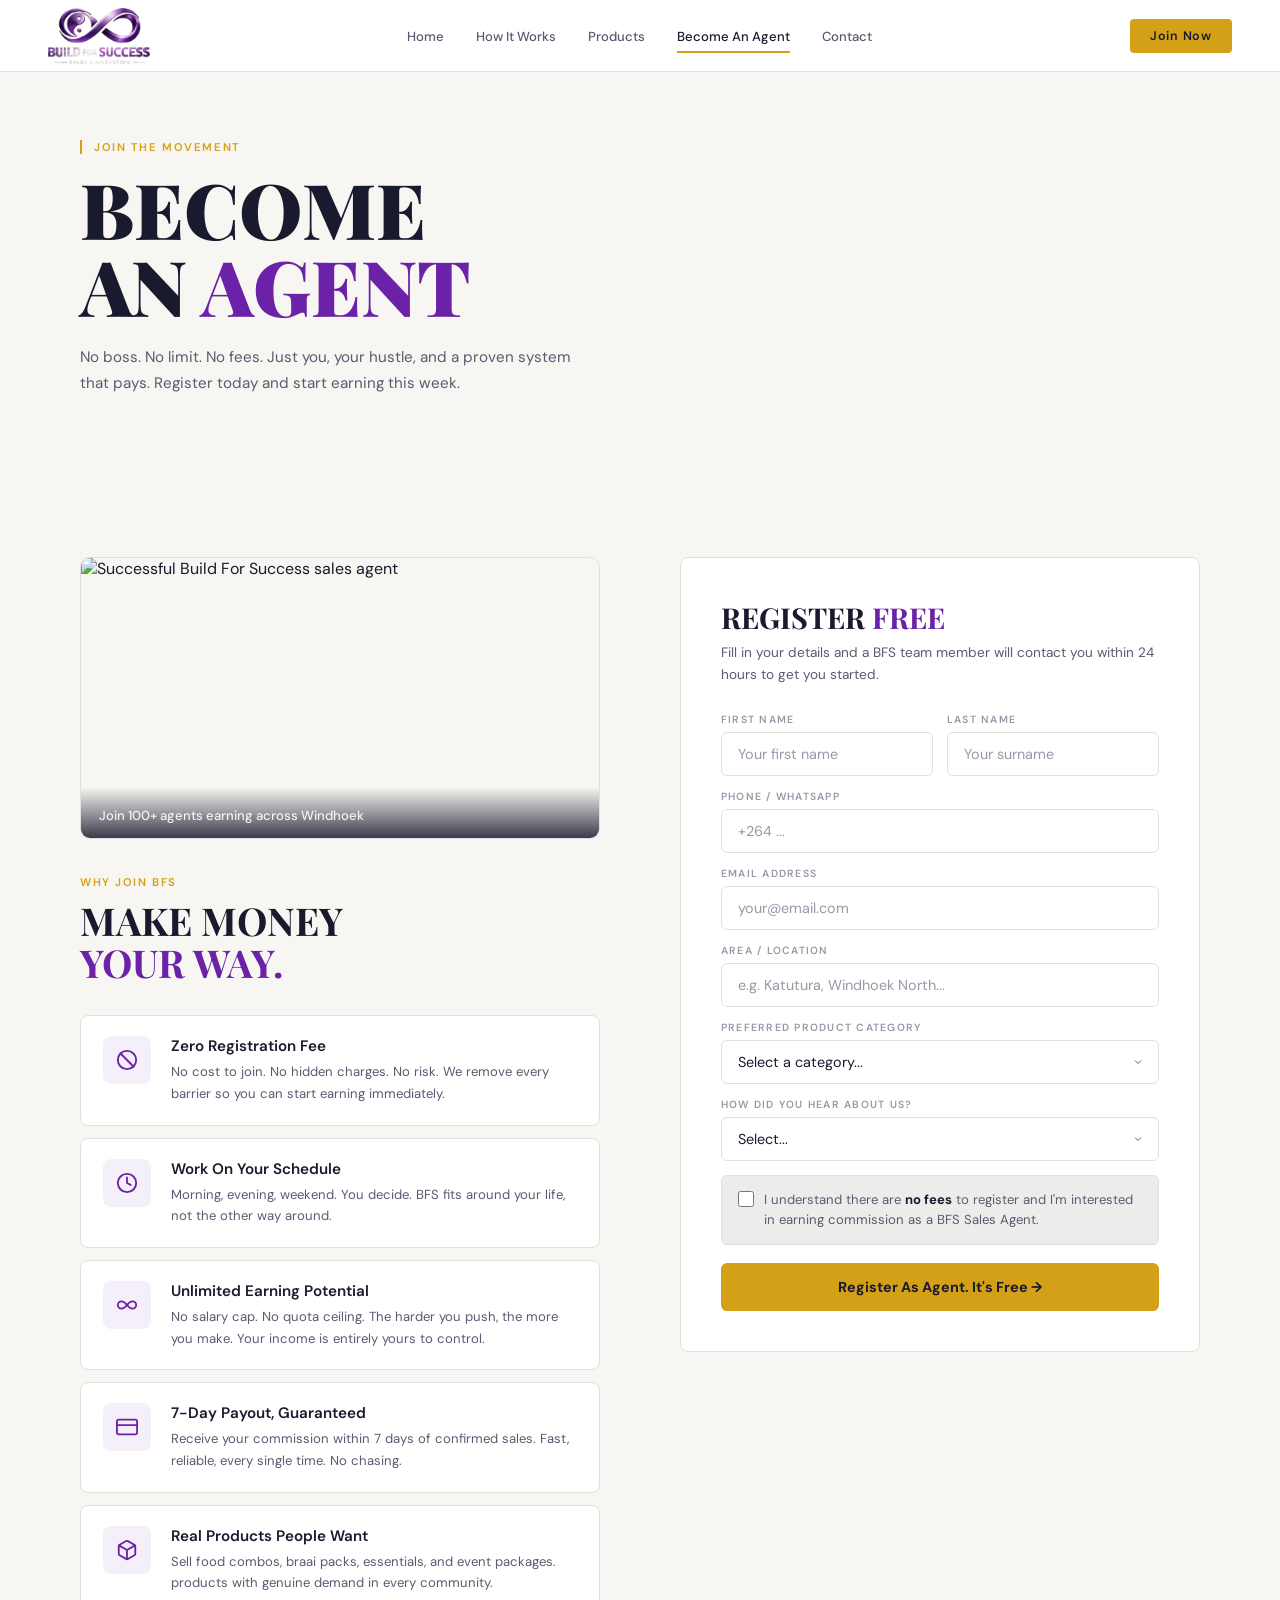
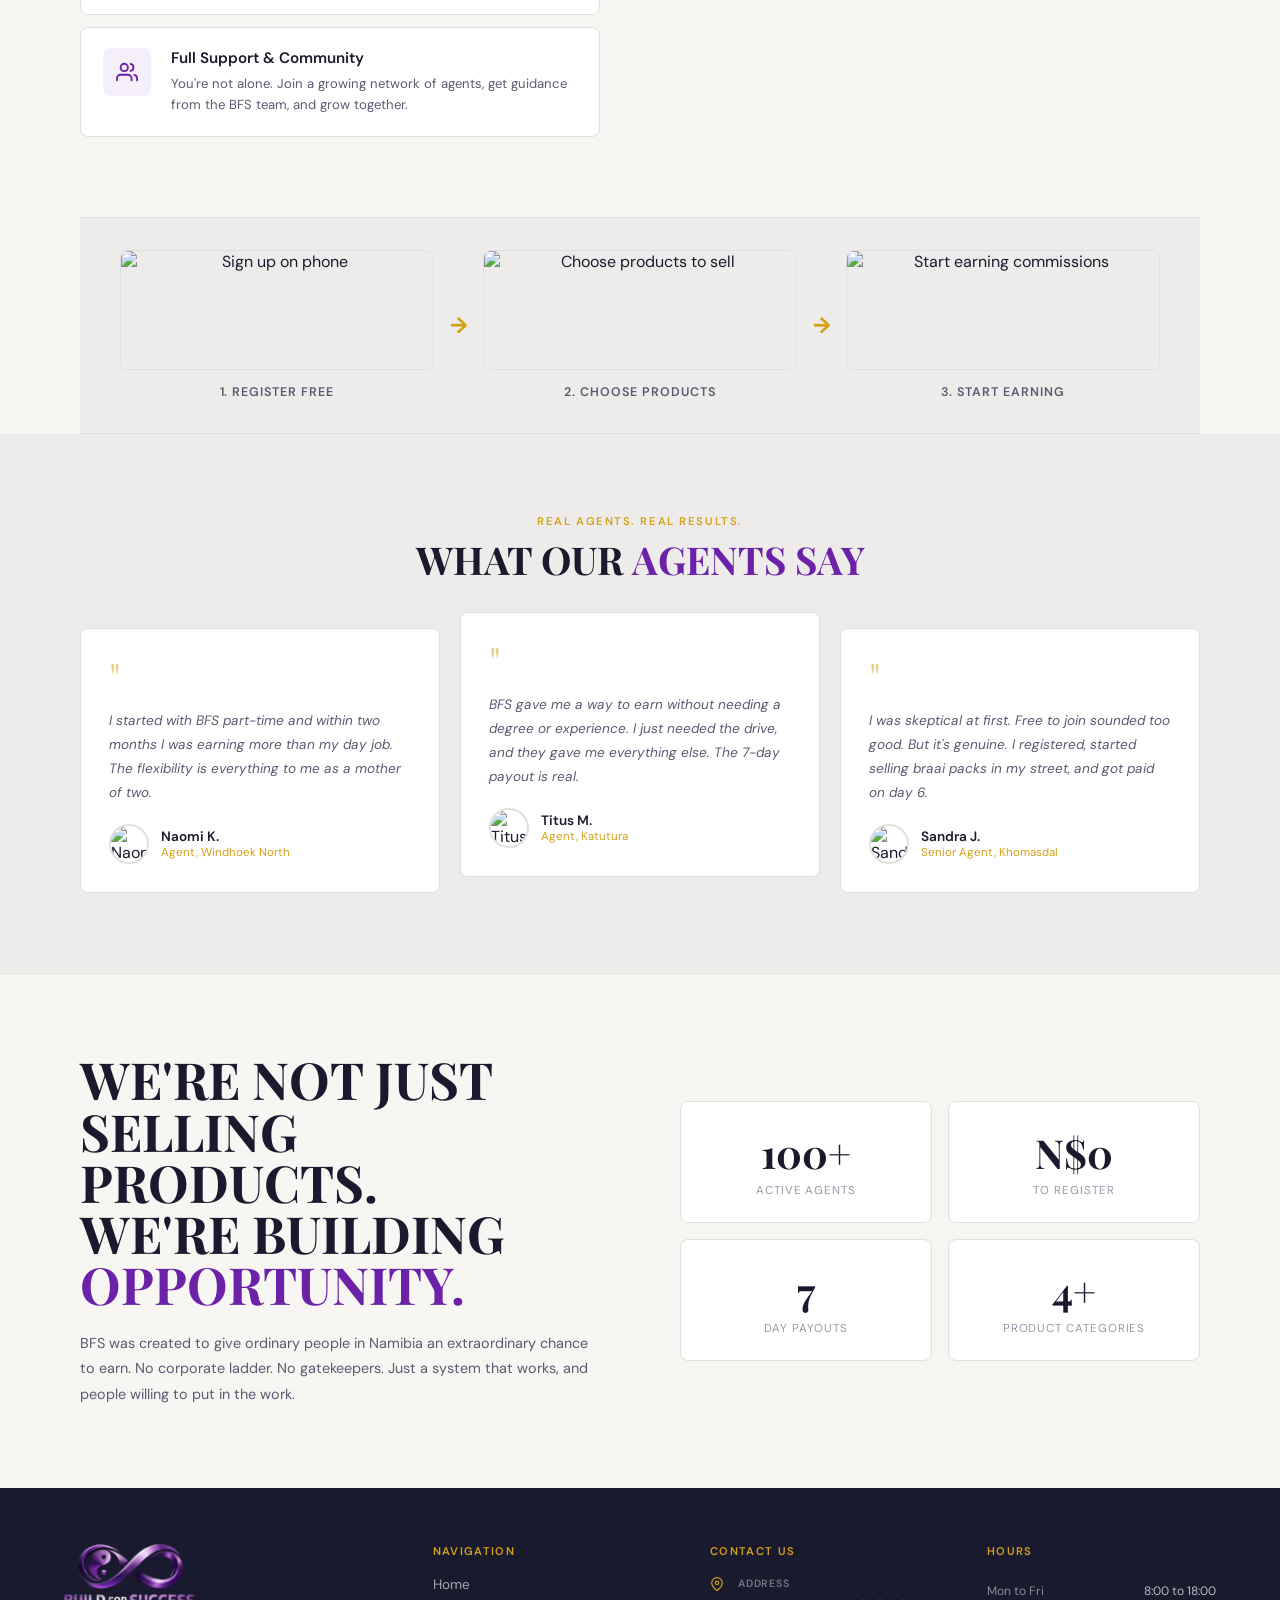
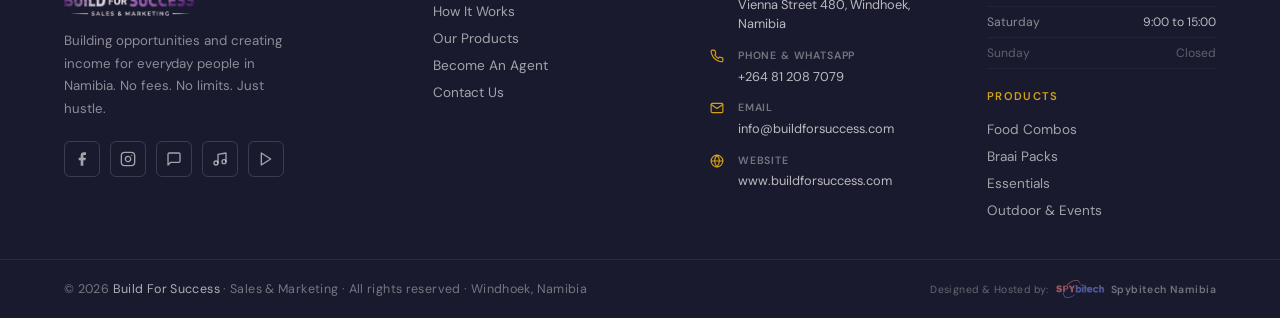
==== commit b6170b42: "add contact phone number" ====
--- a/become-agent.html
+++ b/become-agent.html
@@ -1,9 +1,9 @@
-<!doctype html>
+﻿<!doctype html>
 <html lang="en">
   <head>
     <meta charset="UTF-8" />
     <meta name="viewport" content="width=device-width,initial-scale=1.0" />
-    <title>Become An Agent – Build For Success</title>
+    <title>Become An Agent | Build For Success</title>
     <link rel="stylesheet" href="style.css" />
   </head>
   <body>
@@ -38,7 +38,7 @@
         <a href="contact.html">Contact</a>
       </div>
       <a href="become-agent.html" class="mobile-menu-cta"
-        >Join As Agent — Free</a
+        >Join As Agent, Free</a
       >
       <div class="mobile-menu-contact">
         <div class="mobile-menu-contact-item">
@@ -108,7 +108,7 @@
             <div class="bf-body">
               <div class="bf-title">Work On Your Schedule</div>
               <div class="bf-desc">
-                Morning, evening, weekend — you decide. BFS fits around your
+                Morning, evening, weekend. You decide. BFS fits around your
                 life, not the other way around.
               </div>
             </div>
@@ -126,7 +126,7 @@
           <div class="bf-item" style="transition-delay: 0.24s">
             <div class="bf-icon"><svg xmlns="http://www.w3.org/2000/svg" width="22" height="22" viewBox="0 0 24 24" fill="none" stroke="currentColor" stroke-width="2" stroke-linecap="round" stroke-linejoin="round"><rect x="1" y="4" width="22" height="16" rx="2" ry="2"/><line x1="1" y1="10" x2="23" y2="10"/></svg></div>
             <div class="bf-body">
-              <div class="bf-title">7-Day Payout — Guaranteed</div>
+              <div class="bf-title">7-Day Payout, Guaranteed</div>
               <div class="bf-desc">
                 Receive your commission within 7 days of confirmed sales. Fast,
                 reliable, every single time. No chasing.
@@ -138,7 +138,7 @@
             <div class="bf-body">
               <div class="bf-title">Real Products People Want</div>
               <div class="bf-desc">
-                Sell food combos, braai packs, essentials, and event packages —
+                Sell food combos, braai packs, essentials, and event packages.
                 products with genuine demand in every community.
               </div>
             </div>
@@ -235,7 +235,7 @@
               >
             </div>
             <button class="submit-btn" onclick="handleSubmit()">
-              Register As Agent — It's Free →
+              Register As Agent. It's Free →
             </button>
           </div>
         </div>
@@ -280,7 +280,7 @@
             <img class="testimonial-avatar" src="https://images.unsplash.com/photo-1531482615713-2afd69097998?w=200&q=80&auto=format&fit=crop&crop=face" alt="Naomi K., BFS Agent" loading="lazy" />
             <div>
               <div class="testi-name">Naomi K.</div>
-              <div class="testi-role">Agent – Windhoek North</div>
+              <div class="testi-role">Agent, Windhoek North</div>
             </div>
           </div>
         </div>
@@ -288,21 +288,21 @@
           <div class="testi-quote">"</div>
           <p class="testi-text">
             BFS gave me a way to earn without needing a degree or experience. I
-            just needed the drive — and they gave me everything else. The 7-day
+            just needed the drive, and they gave me everything else. The 7-day
             payout is real.
           </p>
           <div class="testi-author">
             <img class="testimonial-avatar" src="https://images.unsplash.com/photo-1560250097-0b93528c311a?w=200&q=80&auto=format&fit=crop&crop=face" alt="Titus M., BFS Agent" loading="lazy" />
             <div>
               <div class="testi-name">Titus M.</div>
-              <div class="testi-role">Agent – Katutura</div>
+              <div class="testi-role">Agent, Katutura</div>
             </div>
           </div>
         </div>
         <div class="testi-card reveal" style="transition-delay: 0.2s">
           <div class="testi-quote">"</div>
           <p class="testi-text">
-            I was skeptical at first — free to join sounded too good. But it's
+            I was skeptical at first. Free to join sounded too good. But it's
             genuine. I registered, started selling braai packs in my street, and
             got paid on day 6.
           </p>
@@ -310,7 +310,7 @@
             <img class="testimonial-avatar" src="https://images.unsplash.com/photo-1573497019940-1c28c88b4f3e?w=200&q=80&auto=format&fit=crop&crop=face" alt="Sandra J., BFS Agent" loading="lazy" />
             <div>
               <div class="testi-name">Sandra J.</div>
-              <div class="testi-role">Senior Agent – Khomasdal</div>
+              <div class="testi-role">Senior Agent, Khomasdal</div>
             </div>
           </div>
         </div>
@@ -329,7 +329,7 @@
         <p>
           BFS was created to give ordinary people in Namibia an extraordinary
           chance to earn. No corporate ladder. No gatekeepers. Just a system
-          that works — and people willing to put in the work.
+          that works, and people willing to put in the work.
         </p>
       </div>
       <div class="why-stats reveal" style="transition-delay: 0.15s">
@@ -396,7 +396,7 @@
           <div class="footer-contact-item">
             <span class="footer-contact-icon"><svg xmlns="http://www.w3.org/2000/svg" width="14" height="14" viewBox="0 0 24 24" fill="none" stroke="currentColor" stroke-width="2" stroke-linecap="round" stroke-linejoin="round"><path d="M22 16.92v3a2 2 0 0 1-2.18 2 19.79 19.79 0 0 1-8.63-3.07A19.5 19.5 0 0 1 4.99 13a19.79 19.79 0 0 1-3.07-8.67A2 2 0 0 1 3.92 2h3a2 2 0 0 1 2 1.72 12.84 12.84 0 0 0 .7 2.81 2 2 0 0 1-.45 2.11L8.09 9.91a16 16 0 0 0 6 6l1.27-1.27a2 2 0 0 1 2.11-.45 12.84 12.84 0 0 0 2.81.7A2 2 0 0 1 22 16.92z"/></svg></span>
             <div class="footer-contact-text">
-              <strong>Phone & WhatsApp</strong>+264 XX XXX XXXX
+              <strong>Phone & WhatsApp</strong>+264 81 208 7079
             </div>
           </div>
           <div class="footer-contact-item">
@@ -418,12 +418,12 @@
         <div class="footer-col-section footer-col-hours">
           <div class="footer-col-title">Hours</div>
           <div class="footer-hours-row">
-            <span class="footer-hours-day">Mon – Fri</span
-            ><span class="footer-hours-time">8:00 – 18:00</span>
+            <span class="footer-hours-day">Mon to Fri</span
+            ><span class="footer-hours-time">8:00 to 18:00</span>
           </div>
           <div class="footer-hours-row">
             <span class="footer-hours-day">Saturday</span
-            ><span class="footer-hours-time">9:00 – 15:00</span>
+            ><span class="footer-hours-time">9:00 to 15:00</span>
           </div>
           <div class="footer-hours-row">
             <span class="footer-hours-day footer-hours-closed">Sunday</span
--- a/style.css
+++ b/style.css
@@ -70,12 +70,31 @@
   display: none;
 }
 
-.hero-bg,
 .hero-grid,
 .page-hero-bg,
 .page-hero-grid,
 .agent-split-bg {
   display: none;
+}
+
+/* Hero dark gradient overlay — sits above the photo, below text */
+.hero-bg {
+  position: absolute;
+  inset: 0;
+  z-index: 1;
+  background:
+    linear-gradient(
+      to right,
+      rgba(26, 26, 46, 0.85) 0%,
+      rgba(26, 26, 46, 0.58) 50%,
+      rgba(26, 26, 46, 0.38) 100%
+    ),
+    linear-gradient(
+      to top,
+      rgba(26, 26, 46, 0.65) 0%,
+      transparent 50%
+    );
+  pointer-events: none;
 }
 
 /* ── NAV ── */
@@ -231,6 +250,17 @@
   background: var(--surface-2);
 }
 
+/* Ghost button inverted on dark hero */
+#hero .btn-ghost {
+  border-color: rgba(255, 255, 255, 0.45);
+  color: #ffffff;
+}
+
+#hero .btn-ghost:hover {
+  border-color: rgba(255, 255, 255, 0.9);
+  background: rgba(255, 255, 255, 0.08);
+}
+
 /* ── SECTION UTILS ── */
 .section-label {
   font-family: "DM Sans", sans-serif;
@@ -417,8 +447,37 @@
   grid-template-columns: 60fr 40fr;
   align-items: center;
   padding: 140px 80px 80px;
-  background: var(--surface);
+  background: var(--brand-dark);
   gap: 60px;
+  position: relative;
+  overflow: hidden;
+}
+
+/* Full-bleed background slideshow */
+.hero-img-bg {
+  position: absolute;
+  inset: 0;
+  z-index: 0;
+  overflow: hidden;
+}
+
+.hero-slide {
+  position: absolute;
+  inset: 0;
+  opacity: 0;
+  transition: opacity 1.4s ease;
+}
+
+.hero-slide.active {
+  opacity: 1;
+}
+
+.hero-slide img {
+  width: 100%;
+  height: 100%;
+  object-fit: cover;
+  object-position: center 30%;
+  display: block;
 }
 
 .hero-eyebrow {
@@ -440,24 +499,24 @@
   font-weight: 900;
   font-size: clamp(2.8rem, 6vw, 4.5rem);
   line-height: 1.05;
-  color: var(--brand-dark);
+  color: #ffffff;
   margin-bottom: 24px;
 }
 
 .hero-h1 .neon {
-  color: var(--brand-purple);
+  color: var(--brand-gold);
 }
 
 .hero-sub {
   font-size: 1.05rem;
-  color: var(--text-secondary);
+  color: rgba(255, 255, 255, 0.82);
   line-height: 1.75;
   margin-bottom: 38px;
   max-width: 440px;
 }
 
 .hero-sub strong {
-  color: var(--brand-dark);
+  color: #ffffff;
 }
 
 .btn-group {
@@ -477,15 +536,16 @@
 }
 
 .float-card {
-  background: var(--surface-card);
-  border: 1px solid var(--border);
+  background: rgba(255, 255, 255, 0.96);
+  border: 1px solid rgba(255, 255, 255, 0.2);
   border-radius: 10px;
   padding: 24px 28px;
-  box-shadow: 0 2px 16px rgba(0, 0, 0, 0.05);
+  box-shadow: 0 4px 24px rgba(0, 0, 0, 0.18);
   position: relative;
   animation: none;
   transform: none;
   transition: transform 0.25s, box-shadow 0.25s;
+  backdrop-filter: blur(8px);
 }
 
 .float-card:nth-child(1) {
@@ -498,7 +558,7 @@
 
 .float-card:hover {
   transform: translateY(-3px);
-  box-shadow: 0 8px 24px rgba(0, 0, 0, 0.08);
+  box-shadow: 0 12px 32px rgba(0, 0, 0, 0.22);
 }
 
 .fc-icon {
@@ -2342,6 +2402,17 @@
     gap: 0;
     min-height: auto;
   }
+  .hero-slide img {
+    object-position: 60% 30%;
+  }
+  .hero-bg {
+    background:
+      linear-gradient(
+        to bottom,
+        rgba(26, 26, 46, 0.78) 0%,
+        rgba(26, 26, 46, 0.68) 100%
+      );
+  }
   .cards-stack {
     display: none;
   }
@@ -2650,32 +2721,8 @@
 }
 
 /* ============================================================
-   STOCK IMAGES — HERO PORTRAIT
+   STOCK IMAGES
    ============================================================ */
-.hero-img-wrap {
-  width: 100%;
-  max-width: 420px;
-}
-
-.hero-agent-img {
-  width: 100%;
-  height: 520px;
-  object-fit: cover;
-  object-position: center top;
-  border-radius: 12px;
-  border: 1px solid var(--border);
-  display: block;
-}
-
-.hero-img-wrap ~ .cards-stack {
-  display: none;
-}
-
-@media (max-width: 900px) {
-  .hero-agent-img {
-    display: none;
-  }
-}
 
 /* ── PAGE HERO BACKGROUND TEXTURE ── */
 .page-hero-img-bg {
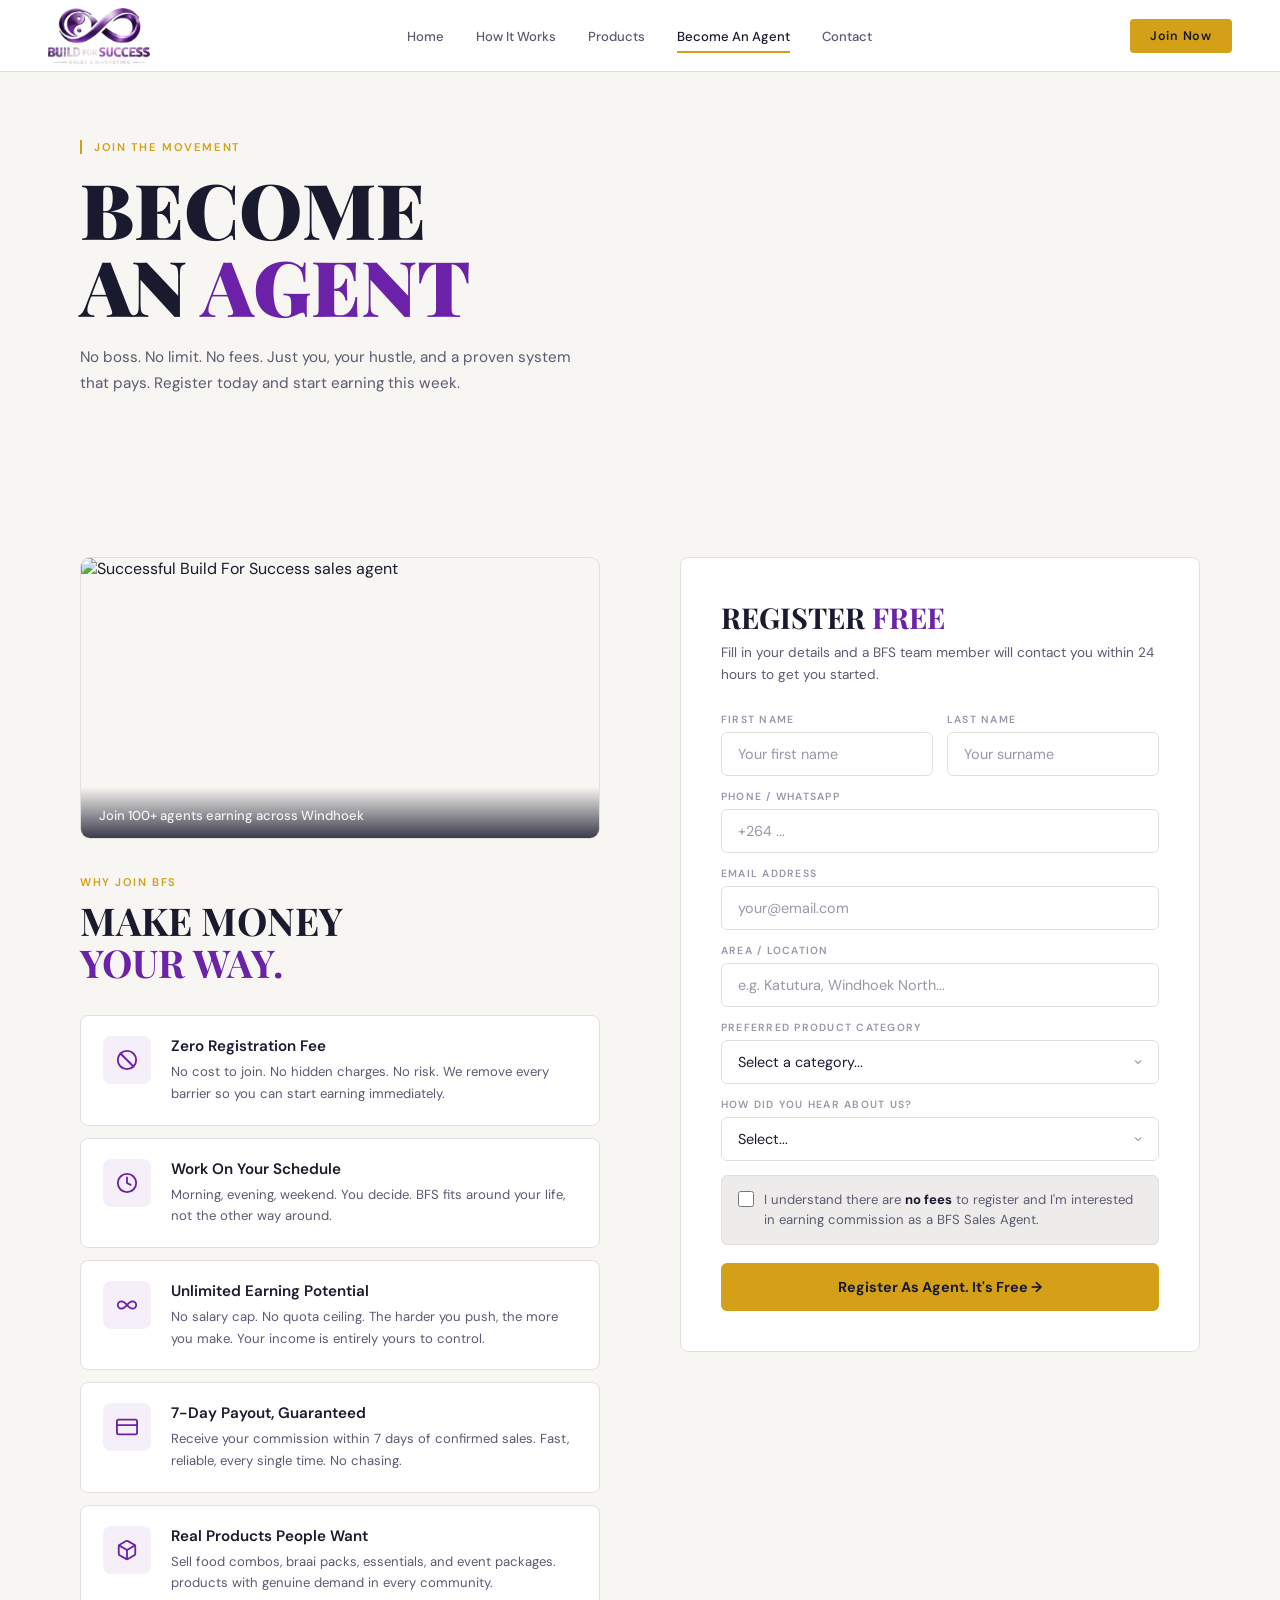
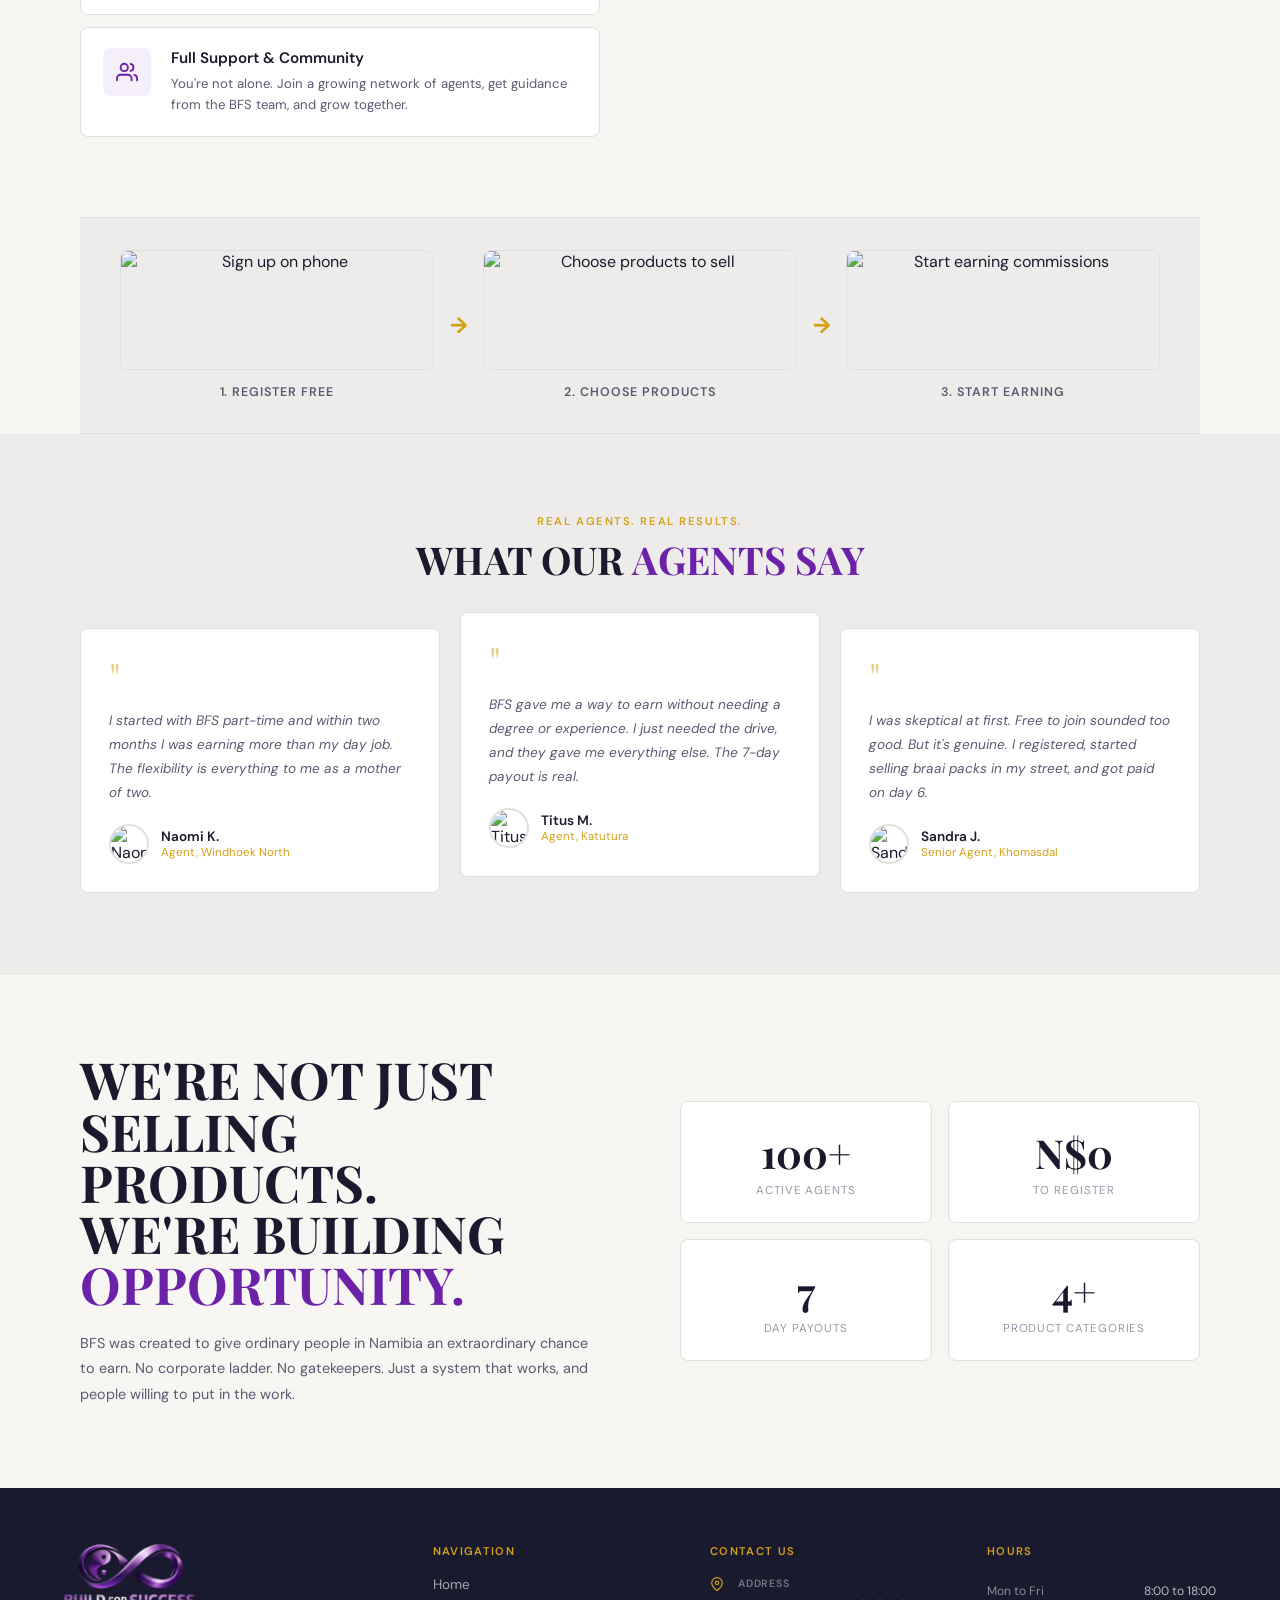
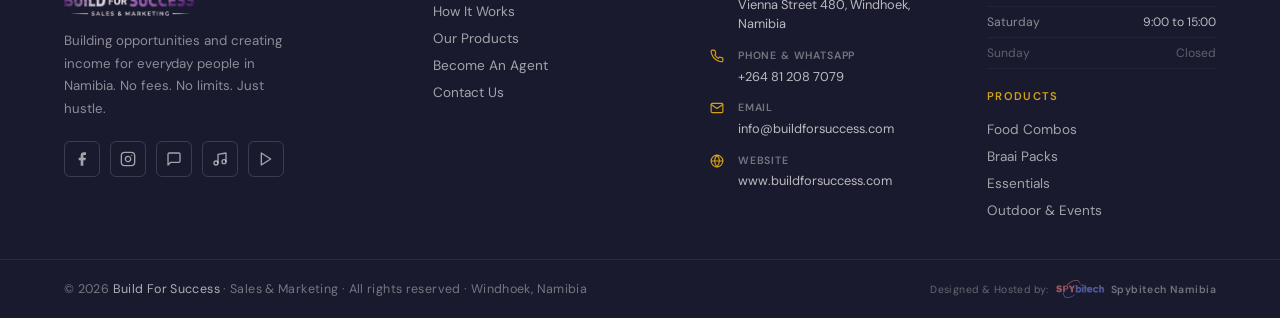
==== commit 0473449d: "add phone number to mobile nav" ====
--- a/become-agent.html
+++ b/become-agent.html
@@ -45,7 +45,7 @@
           <span><svg xmlns="http://www.w3.org/2000/svg" width="14" height="14" viewBox="0 0 24 24" fill="none" stroke="currentColor" stroke-width="2" stroke-linecap="round" stroke-linejoin="round"><path d="M21 10c0 7-9 13-9 13s-9-6-9-13a9 9 0 0 1 18 0z"/><circle cx="12" cy="10" r="3"/></svg></span><span>Vienna Street 480, Windhoek</span>
         </div>
         <div class="mobile-menu-contact-item">
-          <span><svg xmlns="http://www.w3.org/2000/svg" width="14" height="14" viewBox="0 0 24 24" fill="none" stroke="currentColor" stroke-width="2" stroke-linecap="round" stroke-linejoin="round"><path d="M22 16.92v3a2 2 0 0 1-2.18 2 19.79 19.79 0 0 1-8.63-3.07A19.5 19.5 0 0 1 4.99 13a19.79 19.79 0 0 1-3.07-8.67A2 2 0 0 1 3.92 2h3a2 2 0 0 1 2 1.72 12.84 12.84 0 0 0 .7 2.81 2 2 0 0 1-.45 2.11L8.09 9.91a16 16 0 0 0 6 6l1.27-1.27a2 2 0 0 1 2.11-.45 12.84 12.84 0 0 0 2.81.7A2 2 0 0 1 22 16.92z"/></svg></span><span>+264 XX XXX XXXX</span>
+          <span><svg xmlns="http://www.w3.org/2000/svg" width="14" height="14" viewBox="0 0 24 24" fill="none" stroke="currentColor" stroke-width="2" stroke-linecap="round" stroke-linejoin="round"><path d="M22 16.92v3a2 2 0 0 1-2.18 2 19.79 19.79 0 0 1-8.63-3.07A19.5 19.5 0 0 1 4.99 13a19.79 19.79 0 0 1-3.07-8.67A2 2 0 0 1 3.92 2h3a2 2 0 0 1 2 1.72 12.84 12.84 0 0 0 .7 2.81 2 2 0 0 1-.45 2.11L8.09 9.91a16 16 0 0 0 6 6l1.27-1.27a2 2 0 0 1 2.11-.45 12.84 12.84 0 0 0 2.81.7A2 2 0 0 1 22 16.92z"/></svg></span><span>+264 81 208 7079</span>
         </div>
         <div class="mobile-menu-contact-item">
           <span><svg xmlns="http://www.w3.org/2000/svg" width="14" height="14" viewBox="0 0 24 24" fill="none" stroke="currentColor" stroke-width="2" stroke-linecap="round" stroke-linejoin="round"><path d="M4 4h16c1.1 0 2 .9 2 2v12c0 1.1-.9 2-2 2H4c-1.1 0-2-.9-2-2V6c0-1.1.9-2 2-2z"/><polyline points="22,6 12,13 2,6"/></svg></span><span>info@buildforsuccess.com</span>
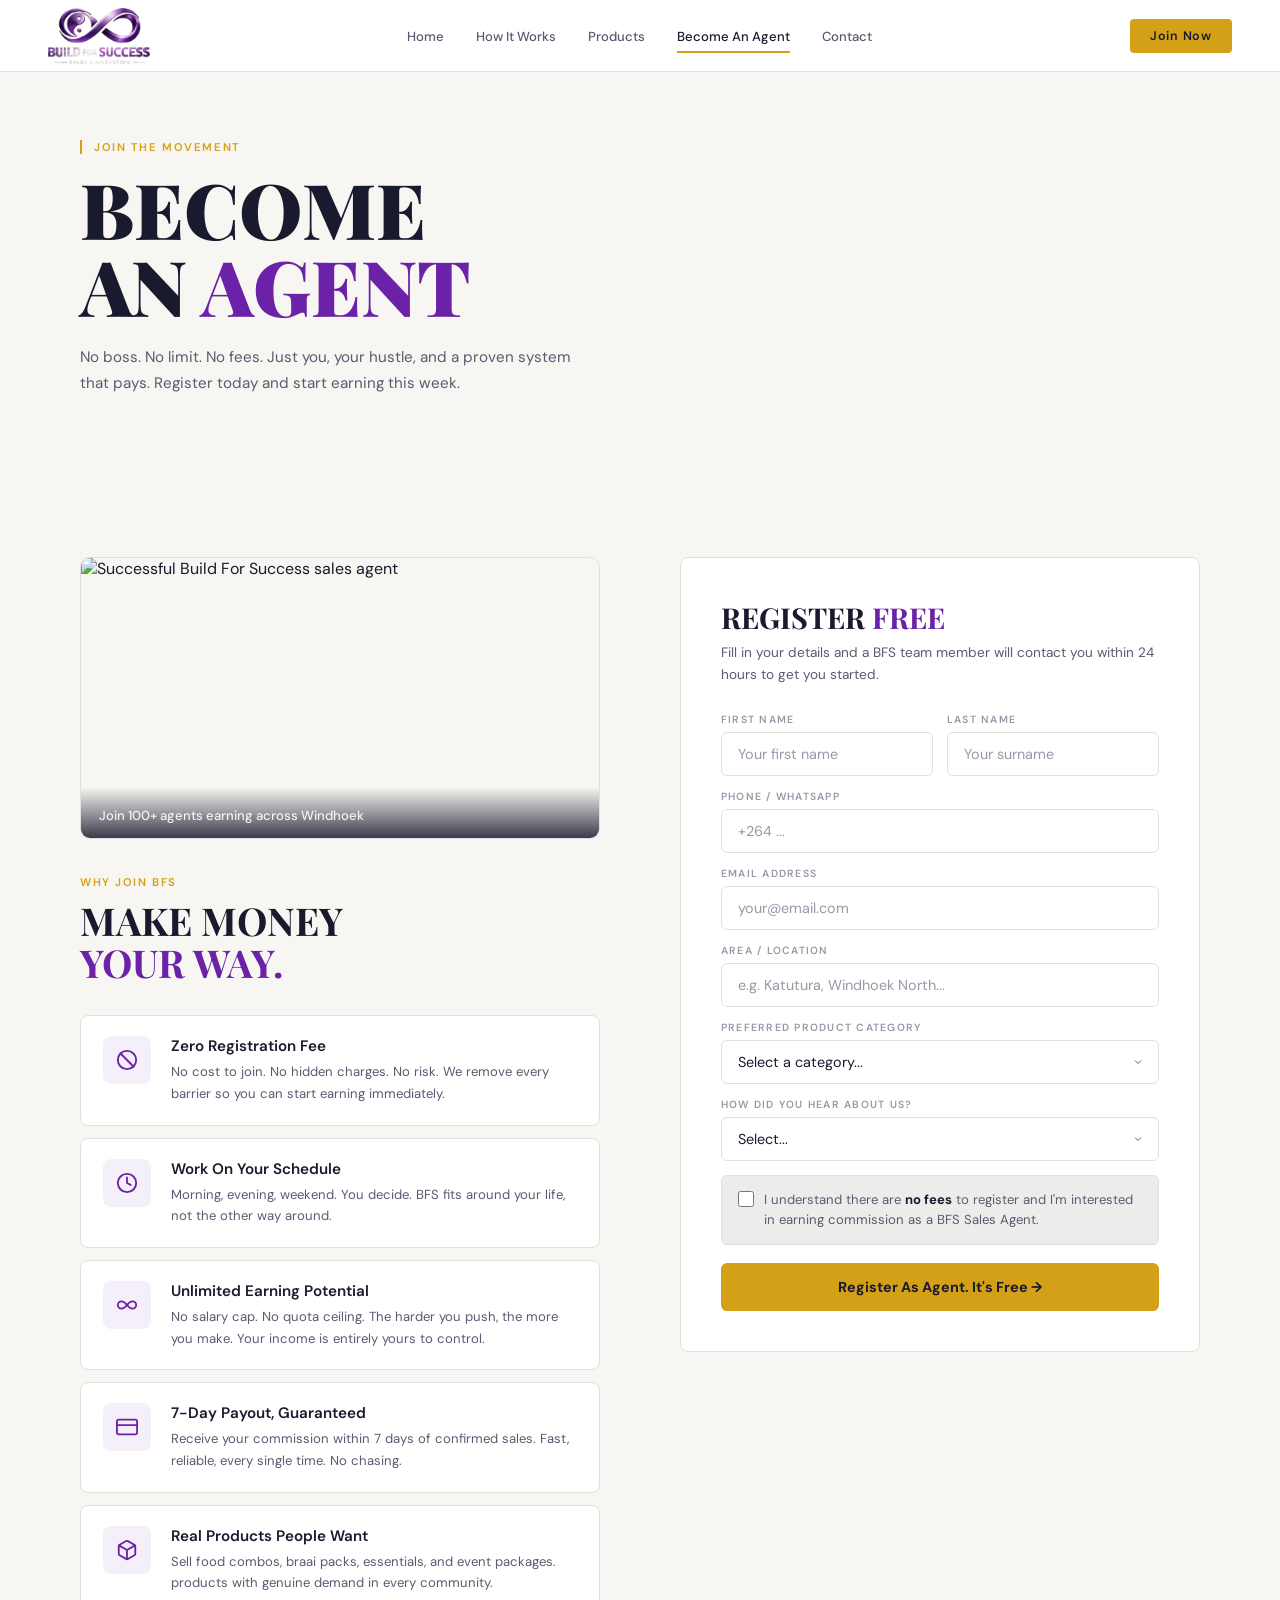
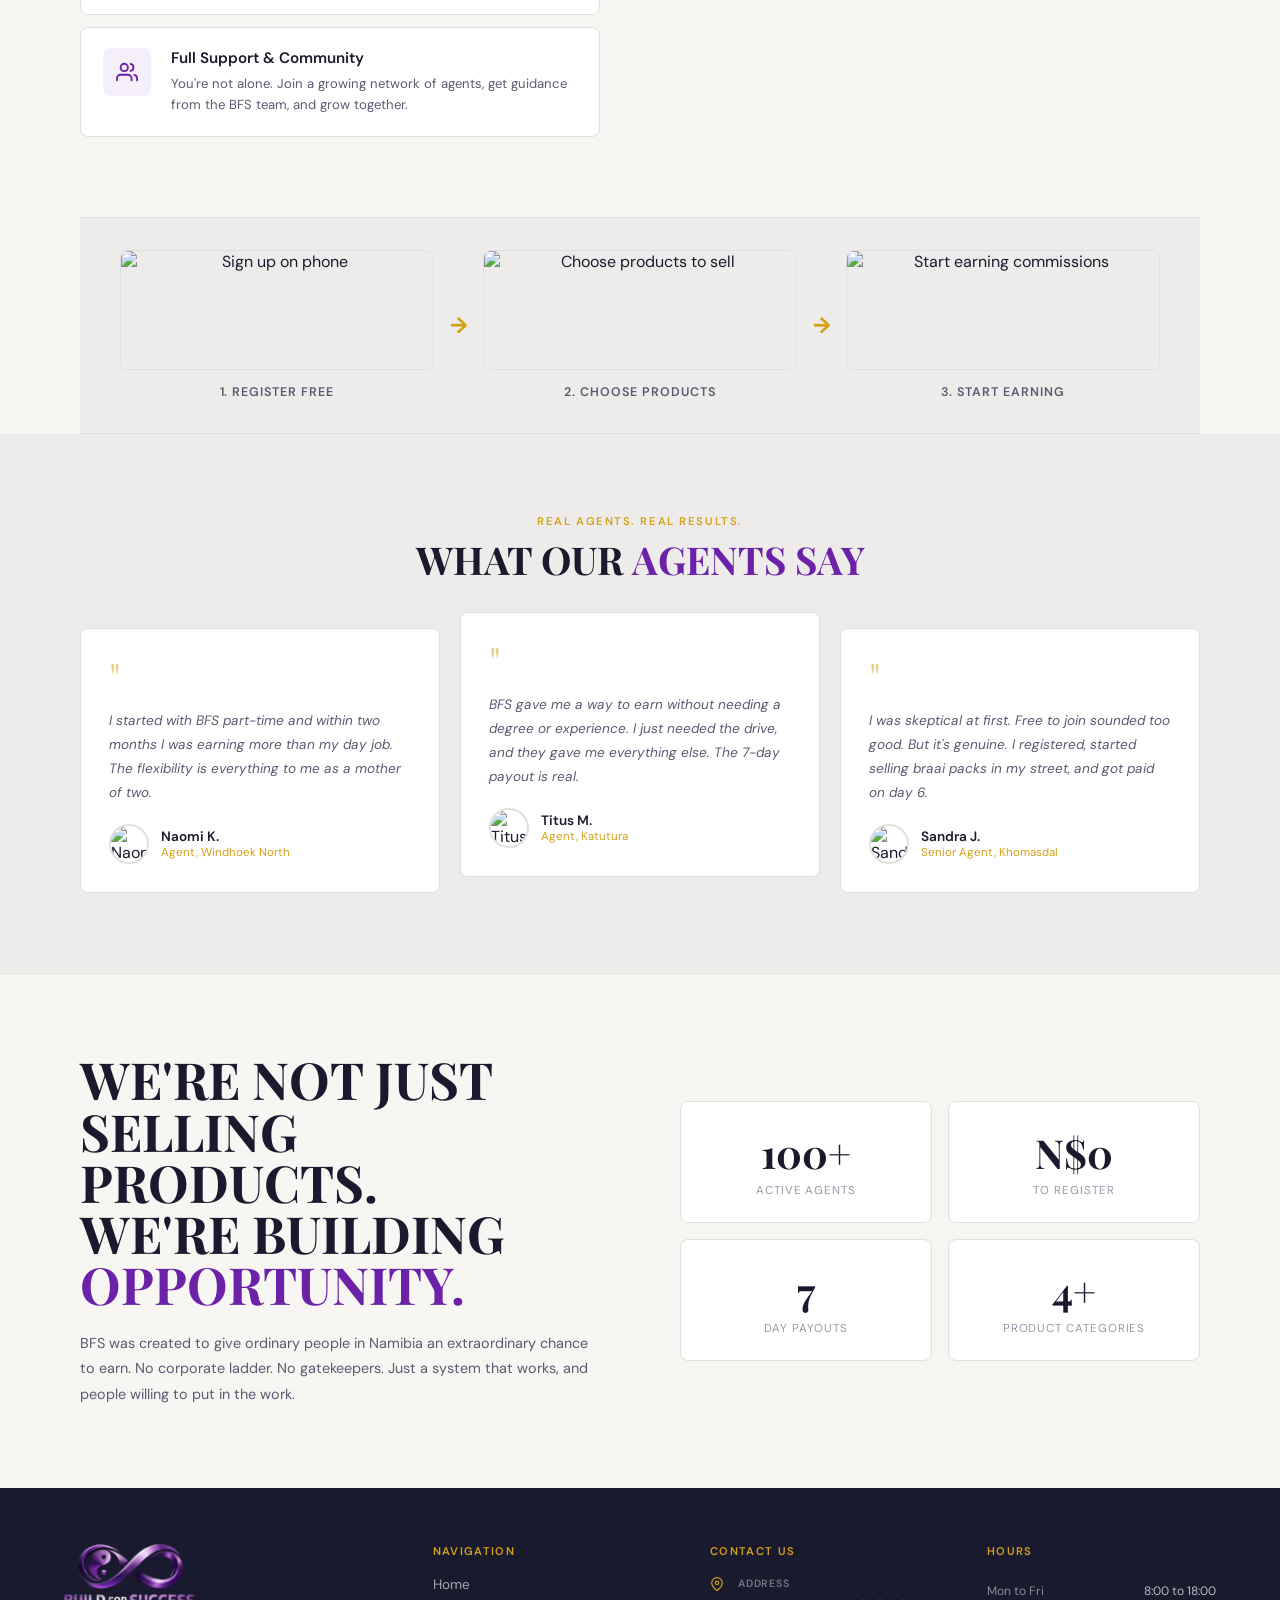
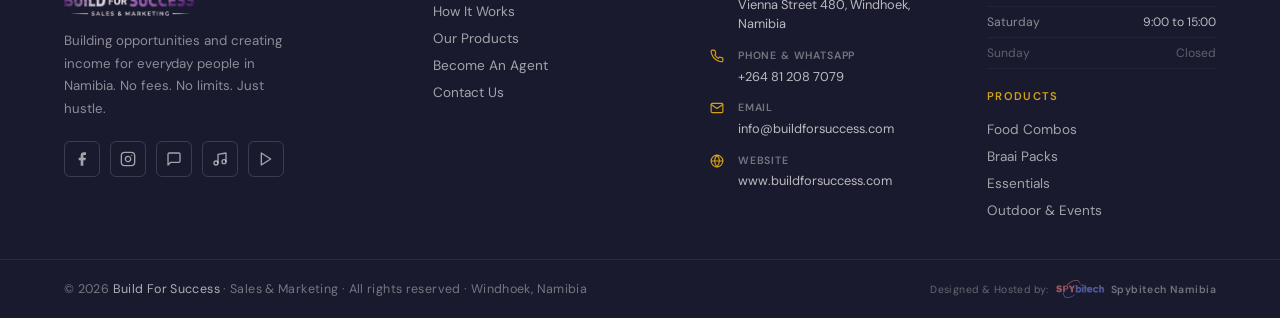
==== commit 2737c075: "add favicon" ====
--- a/become-agent.html
+++ b/become-agent.html
@@ -4,6 +4,7 @@
     <meta charset="UTF-8" />
     <meta name="viewport" content="width=device-width,initial-scale=1.0" />
     <title>Become An Agent | Build For Success</title>
+    <link rel="icon" type="image/png" href="image.png" />
     <link rel="stylesheet" href="style.css" />
   </head>
   <body>
